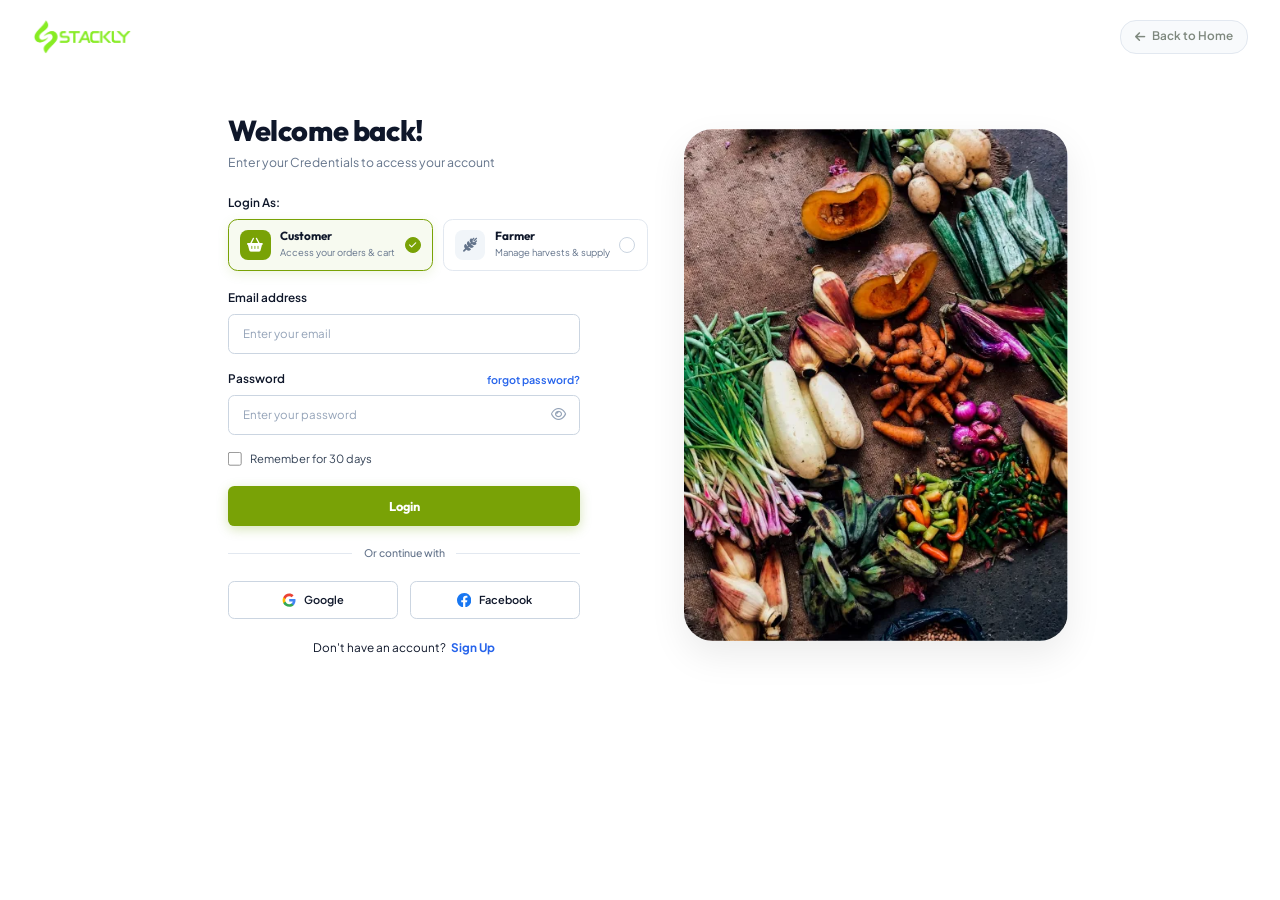
==== login.html @ d99951fa "Add files via upload" ====
<!DOCTYPE html>
<html lang="en">
<head>
  <meta charset="UTF-8">
  <meta name="viewport" content="width=device-width, initial-scale=1.0">
  <meta name="description" content="Sign in to your Stackly Organic Food account to manage orders, review subscriptions, and access farm-fresh deals.">
  <meta name="theme-color" content="#70a300">
  <title>Login - Stackly Organic Food & Restaurant</title>

<link rel="shortcut icon" href="./assets/top-logo.webp" type="image/x-icon">

<link rel="preconnect" href="https://fonts.googleapis.com">
  <link rel="preconnect" href="https://fonts.gstatic.com" crossorigin>
  <link href="https://fonts.googleapis.com/css2?family=Caveat:wght@600;700&family=Outfit:wght@400;500;600;700;800&family=Plus+Jakarta+Sans:wght@300;400;500;600;700;800&display=swap" rel="stylesheet">

<link rel="stylesheet" href="https://cdnjs.cloudflare.com/ajax/libs/font-awesome/6.5.1/css/all.min.css">

<link rel="stylesheet" href="style.css">
</head>
<body class="auth-page-body">

<div id="stackly-preloader" class="stackly-preloader">
    <div class="preloader-bg-glow"></div>
    <div class="preloader-floating-leaves">
      <i class="fa-solid fa-leaf leaf-1"></i>
      <i class="fa-solid fa-seedling leaf-2"></i>
      <i class="fa-solid fa-leaf leaf-3"></i>
      <i class="fa-solid fa-carrot leaf-4"></i>
      <i class="fa-solid fa-apple-whole leaf-5"></i>
    </div>
    <div class="preloader-content">
      <div class="preloader-icon-wrapper">
        <div class="preloader-orbit-ring ring-outer"></div>
        <div class="preloader-orbit-ring ring-inner"></div>
        <div class="preloader-logo-box">
          <img src="./assets/logo.webp" alt="Stackly Organic Food" class="preloader-logo">
        </div>
        <div class="preloader-sprout-pulse" title="100% Organic">
          <i class="fa-solid fa-leaf"></i>
        </div>
      </div>
      <div class="preloader-brand-title">
        <span class="brand-name">Stackly</span>
        <span class="brand-tag">100% FRESH & ORGANIC</span>
      </div>
      <div class="preloader-progress-container">
        <div class="preloader-progress-bar">
          <div class="preloader-progress-fill" id="preloaderProgressFill"></div>
        </div>
        <div class="preloader-status-row">
          <span class="preloader-status-text" id="preloaderStatusText">Harvesting fresh goodness...</span>
          <span class="preloader-percent" id="preloaderPercent">0%</span>
        </div>
      </div>
    </div>
  </div>

<header class="auth-top-header">
    <a href="index.html" class="auth-header-logo" aria-label="Stackly Home">
      <img src="./assets/logo.webp" alt="Stackly Organic Food">
    </a>
    <a href="index.html" class="auth-back-link">
      <i class="fa-solid fa-arrow-left"></i>
      <span>Back to Home</span>
    </a>
  </header>

<main class="auth-main-wrapper">
    <div class="auth-split-grid">

<section class="auth-form-column">

<h1 class="auth-heading">Welcome back!</h1>
        <p class="auth-subheading">Enter your Credentials to access your account</p>

<form class="auth-form" id="loginForm" novalidate>

<div class="auth-role-group">
            <label class="auth-label">Login As:</label>
            <div class="auth-role-selector" id="loginRoleSelector">
              <label class="role-option active" data-role="customer">
                <input type="radio" name="loginRole" value="customer" checked>
                <div class="role-option-inner">
                  <div class="role-icon">
                    <i class="fa-solid fa-basket-shopping"></i>
                  </div>
                  <div class="role-meta">
                    <span class="role-title">Customer</span>
                    <span class="role-subtitle">Access your orders & cart</span>
                  </div>
                  <div class="role-check-indicator">
                    <i class="fa-solid fa-check"></i>
                  </div>
                </div>
              </label>

<label class="role-option" data-role="farmer">
                <input type="radio" name="loginRole" value="farmer">
                <div class="role-option-inner">
                  <div class="role-icon">
                    <i class="fa-solid fa-wheat-awn"></i>
                  </div>
                  <div class="role-meta">
                    <span class="role-title">Farmer</span>
                    <span class="role-subtitle">Manage harvests & supply</span>
                  </div>
                  <div class="role-check-indicator">
                    <i class="fa-solid fa-check"></i>
                  </div>
                </div>
              </label>
            </div>
          </div>

<div class="auth-form-group">
            <label for="loginEmail" class="auth-label">Email address</label>
            <div class="auth-input-wrapper">
              <input 
                type="email" 
                id="loginEmail" 
                name="email" 
                class="auth-input" 
                placeholder="Enter your email" 
                required 
                autocomplete="email"
              >
            </div>
          </div>

<div class="auth-form-group">
            <div class="auth-label-row">
              <label for="loginPassword" class="auth-label">Password</label>
              <a href="404.html" class="auth-forgot-link">forgot password?</a>
            </div>
            <div class="auth-input-wrapper has-toggle">
              <input 
                type="password" 
                id="loginPassword" 
                name="password" 
                class="auth-input" 
                placeholder="Enter your password" 
                required 
                autocomplete="current-password"
              >
              <button type="button" class="auth-pwd-toggle" id="loginPwdToggle" aria-label="Toggle password visibility">
                <i class="fa-regular fa-eye" id="loginPwdIcon"></i>
              </button>
            </div>
          </div>

<div class="auth-checkbox-row">
            <input type="checkbox" id="remember30Days" name="remember">
            <label for="remember30Days" class="auth-checkbox-label">Remember for 30 days</label>
          </div>

<button type="submit" class="btn-auth-submit" id="loginSubmitBtn">
            <span>Login</span>
          </button>

<div class="auth-divider">
            <span>Or continue with</span>
          </div>

<div class="auth-social-row">

<a href="404.html" class="btn-social-auth" id="googleLoginBtn" aria-label="Sign in with Google">
              <svg viewBox="0 0 24 24" width="18" height="18">
                <path fill="#4285F4" d="M22.56 12.25c0-.78-.07-1.53-.2-2.25H12v4.26h5.92c-.26 1.37-1.04 2.53-2.21 3.31v2.77h3.57c2.08-1.92 3.28-4.74 3.28-8.09z"/>
                <path fill="#34A853" d="M12 23c2.97 0 5.46-.98 7.28-2.66l-3.57-2.77c-.98.66-2.23 1.06-3.71 1.06-2.86 0-5.29-1.93-6.16-4.53H2.18v2.84C3.99 20.53 7.7 23 12 23z"/>
                <path fill="#FBBC05" d="M5.84 14.09c-.22-.66-.35-1.36-.35-2.09s.13-1.43.35-2.09V7.06H2.18C1.43 8.55 1 10.22 1 12s.43 3.45 1.18 4.94l2.85-2.22.81-.63z"/>
                <path fill="#EA4335" d="M12 5.38c1.62 0 3.06.56 4.21 1.64l3.15-3.15C17.45 2.09 14.97 1 12 1 7.7 1 3.99 3.47 2.18 7.06l3.66 2.84c.87-2.6 3.3-4.52 6.16-4.52z"/>
              </svg>
              <span>Google</span>
            </a>

<a href="404.html" class="btn-social-auth" id="facebookLoginBtn" aria-label="Sign in with Facebook">
              <svg viewBox="0 0 24 24" width="18" height="18" fill="#1877F2">
                <path d="M24 12.073c0-6.627-5.373-12-12-12s-12 5.373-12 12c0 5.99 4.388 10.954 10.125 11.854v-8.385H7.078v-3.47h3.047V9.43c0-3.007 1.792-4.669 4.533-4.669 1.312 0 2.686.235 2.686.235v2.953H15.83c-1.491 0-1.956.925-1.956 1.874v2.25h3.328l-.532 3.47h-2.796v8.385C19.612 23.027 24 18.062 24 12.073z"/>
              </svg>
              <span>Facebook</span>
            </a>

</div>

<p class="auth-switch-text">
            Don't have an account? <a href="signup.html" class="auth-switch-link">Sign Up</a>
          </p>

</form>

</section>

<aside class="auth-image-column" aria-label="Organic harvest display">
        <div class="auth-image-card">
          <img src="./assets/auth-login-bg.webp" alt="Freshly harvested organic vegetables on burlap" class="auth-feature-img">
        </div>
      </aside>

</div>
  </main>

<div class="auth-success-toast" id="loginSuccessToast">
    <div class="toast-icon"><i class="fa-solid fa-check"></i></div>
    <span id="loginToastMsg">Login successful! Redirecting to Dashboard...</span>
    <div class="toast-spinner"></div>
  </div>

<div class="toast-container" id="toastContainer"></div>

<script src="script.js"></script>
  <script>

const roleOptions = document.querySelectorAll('#loginRoleSelector .role-option');
    roleOptions.forEach(opt => {
      opt.addEventListener('click', () => {
        roleOptions.forEach(o => o.classList.remove('active'));
        opt.classList.add('active');
        const radio = opt.querySelector('input[type="radio"]');
        if (radio) radio.checked = true;
      });
    });

const loginPwdToggle = document.getElementById('loginPwdToggle');
    const loginPassword = document.getElementById('loginPassword');
    const loginPwdIcon = document.getElementById('loginPwdIcon');
    if (loginPwdToggle && loginPassword) {
      loginPwdToggle.addEventListener('click', (e) => {
        e.preventDefault();
        const isPassword = loginPassword.type === 'password';
        loginPassword.type = isPassword ? 'text' : 'password';
        if (loginPwdIcon) {
          loginPwdIcon.classList.toggle('fa-eye', !isPassword);
          loginPwdIcon.classList.toggle('fa-eye-slash', isPassword);
        }
      });
    }

let loginRedirectTimer = null;
    const loginFormEl = document.getElementById('loginForm');
    if (window.OrganicValidation && loginFormEl) {
      window.OrganicValidation.setupFormValidation(loginFormEl, {
        onValidSubmit: (form) => {
          const submitBtn = document.getElementById('loginSubmitBtn');
          if (submitBtn) {
            submitBtn.disabled = true;
            submitBtn.innerHTML = '<i class="fa-solid fa-circle-notch fa-spin"></i> <span>Signing in...</span>';
          }

const selectedRole = document.querySelector('input[name="loginRole"]:checked')?.value || 'customer';
          const targetUrl = selectedRole === 'farmer' ? 'farmer-dashboard.html' : 'customer-dashboard.html';
          const roleName = selectedRole === 'farmer' ? 'Farmer Portal' : 'Customer Dashboard';

const emailInput = document.getElementById('loginEmail');
          const emailVal = emailInput ? emailInput.value.trim() : '';
          if (emailVal) {
            localStorage.setItem('organic_user_email', emailVal);
            const username = emailVal.split('@')[0];
            localStorage.setItem('organic_user_name', username);
          }

const toast = document.getElementById('loginSuccessToast');
          const toastMsg = document.getElementById('loginToastMsg');
          if (toastMsg) {
            toastMsg.textContent = `Login successful! Redirecting to ${roleName}...`;
          }
          if (toast) {
            toast.classList.add('show');
          }

loginRedirectTimer = setTimeout(() => {
            window.location.href = targetUrl;
          }, 1200);
        }
      });
    }

function resetLoginFormState() {
      if (loginRedirectTimer) {
        clearTimeout(loginRedirectTimer);
        loginRedirectTimer = null;
      }
      const submitBtn = document.getElementById('loginSubmitBtn');
      if (submitBtn) {
        submitBtn.disabled = false;
        submitBtn.innerHTML = '<span>Login</span>';
      }
      const toast = document.getElementById('loginSuccessToast');
      if (toast) {
        toast.classList.remove('show');
      }
    }

window.addEventListener('pageshow', resetLoginFormState);
    window.addEventListener('pagehide', resetLoginFormState);
  </script>
</body>
</html>
---- style.css ----
:root {

--color-primary: #79A206;
  --color-primary-dark: #638503;
  --color-primary-light: #EBF3D3;
  --color-primary-glow: rgba(121, 162, 6, 0.32);

--color-dark: #193820;
  --color-dark-surface: #122B18;
  --color-darkest: #0E2012;

--color-bg-body: #FFFFFF;
  --color-bg-cream: #F6F4EE;
  --color-bg-cream-alt: #FAF8F2;
  --color-bg-card: #FFFFFF;
  --color-bg-card-img: #FAF8F5;

--color-text-title: #193820;
  --color-text-body: #555E54;
  --color-text-muted: #7E887E;
  --color-text-light: #A3ACA2;

--color-star: #FFB800;
  --color-sale: #E53E3E;
  --color-hot: #DD6B20;
  --color-organic: #79A206;
  --color-fresh: #319795;
  --color-border: #E8E5DC;
  --color-border-light: #F0EDE4;

--font-heading: 'Outfit', 'Plus Jakarta Sans', sans-serif;
  --font-body: 'Plus Jakarta Sans', sans-serif;

--shadow-xs: 0 1px 3px rgba(0, 0, 0, 0.05);
  --shadow-sm: 0 4px 12px rgba(25, 56, 32, 0.06);
  --shadow-md: 0 8px 24px rgba(25, 56, 32, 0.09);
  --shadow-lg: 0 16px 40px rgba(25, 56, 32, 0.12);
  --shadow-green: 0 8px 25px rgba(121, 162, 6, 0.35);

--radius-xs: 4px;
  --radius-sm: 8px;
  --radius-md: 14px;
  --radius-lg: 20px;
  --radius-pill: 9999px;

--container-max-width: 1260px;
  --container-gutter: 24px;
  --transition-fast: 0.2s cubic-bezier(0.25, 0.8, 0.25, 1);
  --transition-normal: 0.3s cubic-bezier(0.25, 0.8, 0.25, 1);
  --transition-smooth: 0.5s cubic-bezier(0.16, 1, 0.3, 1);
  --carousel-gap: 24px;

--inner-hero-height: 420px;
  --inner-hero-height-mobile: 320px;
  --hero-banner-height: var(--inner-hero-height);
  --hero-banner-height-mobile: var(--inner-hero-height-mobile);
}

*, *::before, *::after {
  box-sizing: border-box;
  margin: 0;
  padding: 0;
}

html {
  font-size: 16px;
  scroll-behavior: smooth;
  -webkit-font-smoothing: antialiased;
  -moz-osx-font-smoothing: grayscale;
  overflow-x: hidden;
  max-width: 100%;
}

body {
  font-family: var(--font-body);
  color: var(--color-text-body);
  background-color: var(--color-bg-body);
  line-height: 1.6;
  overflow-x: hidden;
  max-width: 100%;
  zoom: 0.8;
}

html.filter-drawer-open,
body.filter-drawer-open {
  overflow: hidden !important;
  height: 100% !important;
  touch-action: none;
}

img {
  max-width: 100%;
  height: auto;
  display: block;
}

a {
  text-decoration: none;
  color: inherit;
  transition: var(--transition-normal);
}

ul {
  list-style: none;
}

button, input {
  font-family: inherit;
  border: none;
  outline: none;
  background: none;
}

button {
  cursor: pointer;
}

h1, h2, h3, h4, h5, h6 {
  font-family: var(--font-heading);
  color: var(--color-text-title);
  line-height: 1.25;
  font-weight: 700;
}

.container {
  width: 100%;
  max-width: var(--container-max-width);
  margin-left: auto;
  margin-right: auto;
  padding-left: var(--container-gutter);
  padding-right: var(--container-gutter);
}

.section-padding {
  padding-top: 90px;
  padding-bottom: 90px;
}

.bg-cream {
  background-color: var(--color-bg-cream);
}

.text-center {
  text-align: center;
}

.w-100 {
  width: 100%;
}

.mb-3 {
  margin-bottom: 1rem;
}

.section-title-wrap {
  margin-bottom: 48px;
}

.section-subtitle {
  display: inline-flex;
  align-items: center;
  gap: 10px;
  font-family: var(--font-heading);
  font-size: 0.95rem;
  font-weight: 700;
  color: var(--color-primary);
  text-transform: uppercase;
  letter-spacing: 2px;
  margin-bottom: 8px;
}

.sub-dash {
  display: inline-block;
  width: 24px;
  height: 2px;
  background-color: var(--color-primary);
  border-radius: var(--radius-pill);
}

.section-heading {
  font-size: 2.6rem;
  font-weight: 800;
  color: var(--color-dark);
  letter-spacing: -0.5px;
}

.btn {
  display: inline-flex;
  align-items: center;
  justify-content: center;
  gap: 10px;
  padding: 13px 28px;
  font-family: var(--font-heading);
  font-size: 0.95rem;
  font-weight: 700;
  border-radius: var(--radius-pill);
  transition: var(--transition-normal);
  cursor: pointer;
  text-align: center;
  position: relative;
  overflow: hidden;
  z-index: 1;
}

.btn-primary {
  background-color: var(--color-primary);
  color: #FFFFFF;
  box-shadow: 0 6px 18px var(--color-primary-glow);
}

.btn-primary:hover {
  background-color: var(--color-primary-dark);
  box-shadow: var(--shadow-green);
  transform: translateY(-2px);
  color: #FFFFFF;
}

.btn-primary:active {
  transform: translateY(0);
}

.btn-secondary {
  background-color: var(--color-primary-light);
  color: var(--color-dark);
  font-weight: 700;
}

.btn-secondary:hover {
  background-color: var(--color-primary);
  color: #FFFFFF;
}

.btn-dark {
  background-color: var(--color-dark);
  color: #FFFFFF;
}

.btn-dark:hover {
  background-color: var(--color-darkest);
  box-shadow: var(--shadow-md);
  transform: translateY(-2px);
}

.btn-outline {
  background-color: transparent;
  color: var(--color-dark);
  border: 2px solid var(--color-border);
}

.btn-outline:hover {
  border-color: var(--color-primary);
  background-color: var(--color-primary);
  color: #FFFFFF;
  transform: translateY(-2px);
}

.btn-lg {
  padding: 15px 34px;
  font-size: 1.05rem;
}

.badge-pill {
  display: inline-flex;
  align-items: center;
  gap: 8px;
  padding: 6px 16px;
  border-radius: var(--radius-pill);
  font-size: 0.85rem;
  font-weight: 700;
  background-color: var(--color-primary-light);
  color: var(--color-primary-dark);
}

.header-area,
.header-inner,
.site-header {
  position: relative;
  z-index: 1000;
  width: 100%;
}

.top-bar {
  font-family: var(--font-body);
  background-color: var(--color-dark);
  color: #D2DCD4;
  font-size: 0.82rem;
  line-height: 1.5;
  padding: 9px 0;
  border-bottom: 1px solid rgba(255, 255, 255, 0.08);
}

.top-bar-container {
  display: flex;
  justify-content: space-between;
  align-items: center;
}

.top-bar-left, .top-bar-right {
  display: flex;
  align-items: center;
  gap: 14px;
}

.top-info i, .top-link i, .top-currency i {
  color: var(--color-primary);
  margin-right: 4px;
}

.top-divider {
  color: rgba(255, 255, 255, 0.2);
}

.top-link:hover {
  color: #FFFFFF;
}

.navbar {
  position: absolute;
  top: 100%;
  left: 0;
  right: 0;
  width: 100%;
  background-color: transparent;
  padding: 18px 0;
  border-bottom: none;
  transition: background-color 0.35s ease, padding 0.35s ease, box-shadow 0.35s ease;
  z-index: 100;
}

.header-plain .navbar:not(.sticky) {
  position: relative;
  top: 0;
  background-color: #FFFFFF;
  box-shadow: 0 2px 10px rgba(0, 0, 0, 0.04);
}

.header-inner .navbar:not(.sticky) {
  position: absolute;
  top: 100%;
  left: 0;
  right: 0;
  width: 100%;
  background-color: transparent;
  padding: 18px 0;
  border-bottom: none;
  box-shadow: none;
}

.header-inner .navbar:not(.sticky) .nav-link {
  color: #FFFFFF;
}

.header-inner .navbar:not(.sticky) .nav-link:hover {
  color: var(--color-primary);
  background-color: rgba(255, 255, 255, 0.15);
}

.header-inner .navbar:not(.sticky) .nav-link.active {
  color: var(--color-primary);
}

.header-inner .navbar:not(.sticky) .nav-link.active::after {
  background-color: var(--color-primary);
}

.header-inner .navbar:not(.sticky) .action-btn {
  background-color: rgba(255, 255, 255, 0.15);
  border: 1.5px solid rgba(255, 255, 255, 0.35);
  color: #FFFFFF;
  backdrop-filter: blur(8px);
  -webkit-backdrop-filter: blur(8px);
}

.header-inner .navbar:not(.sticky) .action-btn:hover {
  background-color: var(--color-primary);
  border-color: var(--color-primary);
  color: #FFFFFF;
}

.header-inner .navbar:not(.sticky) .hamburger-btn {
  background-color: rgba(255, 255, 255, 0.18);
  border: 1px solid rgba(255, 255, 255, 0.3);
}

.header-inner .navbar:not(.sticky) .hamburger-btn span {
  background-color: #FFFFFF;
}

.navbar.sticky,
.header-inner .navbar.sticky {
  position: fixed !important;
  top: 0 !important;
  left: 0 !important;
  right: 0 !important;
  width: 100% !important;
  padding: 18px 0 !important;
  min-height: 86px !important;
  background-color: rgba(255, 255, 255, 0.98) !important;
  backdrop-filter: blur(14px) !important;
  -webkit-backdrop-filter: blur(14px) !important;
  box-shadow: 0 4px 20px rgba(0, 0, 0, 0.08) !important;
  border-bottom: none !important;
  z-index: 1000 !important;
  transform: translateY(0) !important;
  animation: navSlideDown 0.35s ease forwards;
}

@keyframes navSlideDown {
  from {
    transform: translateY(-100%);
  }
  to {
    transform: translateY(0);
  }
}

.navbar.sticky .brand-logo,
.header-inner .navbar.sticky .brand-logo {
  height: 50px !important;
}

.navbar.sticky .nav-link,
.header-inner .navbar.sticky .nav-link {
  color: var(--color-text-title) !important;
}

.navbar.sticky .nav-link:hover,
.header-inner .navbar.sticky .nav-link:hover {
  color: var(--color-primary) !important;
  background-color: var(--color-primary-light) !important;
}

.navbar.sticky .nav-link.active,
.header-inner .navbar.sticky .nav-link.active {
  color: var(--color-primary) !important;
}

.navbar.sticky .action-btn,
.header-inner .navbar.sticky .action-btn {
  background-color: rgba(255, 255, 255, 0.90) !important;
  border: 1.5px solid rgba(25, 56, 32, 0.20) !important;
  color: var(--color-dark) !important;
}

.navbar.sticky .action-btn:hover,
.header-inner .navbar.sticky .action-btn:hover {
  background-color: var(--color-primary) !important;
  border-color: var(--color-primary) !important;
  color: #FFFFFF !important;
}

.navbar.sticky .hamburger-btn,
.header-inner .navbar.sticky .hamburger-btn {
  background-color: var(--color-bg-cream) !important;
  border: none !important;
}

.navbar.sticky .hamburger-btn span,
.header-inner .navbar.sticky .hamburger-btn span {
  background-color: var(--color-dark) !important;
}

.nav-container {
  display: flex;
  justify-content: space-between;
  align-items: center;
}

.brand-logo {
  height: 52px;
  width: auto;
  object-fit: contain;
  transition: var(--transition-normal);
}

.navbar.sticky .brand-logo {
  height: 50px;
}

.nav-menu {
  display: flex;
  align-items: center;
  gap: 8px;
}

.nav-link {
  font-family: var(--font-heading);
  font-size: 1.05rem;
  font-weight: 600;
  color: var(--color-text-title);
  padding: 10px 18px;
  border-radius: var(--radius-pill);
  position: relative;
  transition: var(--transition-normal);
}

.nav-link:hover {
  color: var(--color-primary);
  background-color: var(--color-primary-light);
}

.nav-link.active {
  color: var(--color-primary);
  font-weight: 700;
}

.nav-link.active::after {
  content: '';
  position: absolute;
  bottom: 4px;
  left: 50%;
  transform: translateX(-50%);
  width: 18px;
  height: 3px;
  background-color: var(--color-primary);
  border-radius: var(--radius-pill);
}

.nav-actions {
  display: flex;
  align-items: center;
  gap: 14px;
}

.action-btn {
  width: 44px;
  height: 44px;
  border-radius: 50%;
  background-color: rgba(255, 255, 255, 0.90);
  border: 1.5px solid rgba(25, 56, 32, 0.20);
  color: var(--color-dark);
  font-size: 1.05rem;
  display: flex;
  align-items: center;
  justify-content: center;
  position: relative;
  transition: var(--transition-normal);
  box-shadow: 0 2px 6px rgba(0, 0, 0, 0.04);
}

.action-btn:hover {
  background-color: var(--color-primary);
  border-color: var(--color-primary);
  color: #FFFFFF;
  transform: translateY(-2px);
  box-shadow: 0 4px 14px var(--color-primary-glow);
}

.badge-count {
  position: absolute;
  top: -4px;
  right: -4px;
  width: 20px;
  height: 20px;
  border-radius: 50%;
  background-color: var(--color-primary);
  color: #FFFFFF;
  font-size: 0.72rem;
  font-weight: 700;
  display: flex;
  align-items: center;
  justify-content: center;
  border: 2px solid #FFFFFF;
  transition: transform 0.2s ease;
}

.badge-count.badge-bounce {
  animation: badgePop 0.35s ease-out;
}

@keyframes badgePop {
  0% { transform: scale(1); }
  50% { transform: scale(1.35); }
  100% { transform: scale(1); }
}

.nav-login-btn {
  padding: 10px 24px;
  font-size: 0.95rem;
  font-weight: 700;
  border-radius: var(--radius-pill);
  letter-spacing: 0.3px;
  display: inline-flex;
  align-items: center;
  justify-content: center;
  margin-left: 20px;
  margin-right: -10px;
}

.hamburger-btn {
  display: none;
  flex-direction: column;
  justify-content: center;
  gap: 5px;
  width: 44px;
  height: 44px;
  background-color: var(--color-bg-cream);
  border-radius: var(--radius-sm);
  padding: 10px;
}

.hamburger-btn span {
  display: block;
  width: 100%;
  height: 2.5px;
  background-color: var(--color-dark);
  border-radius: 2px;
  transition: var(--transition-normal);
}

.page-banner,
.gallery-page-banner,
.news-page-banner,
.contact-page-banner {
  position: relative;
  height: var(--inner-hero-height, 420px);
  min-height: var(--inner-hero-height, 420px);
  background-color: var(--color-dark);
  background-position: center;
  background-size: cover;
  background-repeat: no-repeat;
  display: flex;
  align-items: center;
  overflow: hidden;
  padding: 130px 0 50px;
  margin-top: 0 !important;
}

.page-banner .page-banner-overlay,
.gallery-page-banner .page-banner-overlay,
.news-page-banner .page-banner-overlay,
.contact-page-banner .page-banner-overlay {
  position: absolute;
  inset: 0;
  background: linear-gradient(135deg, rgba(14, 32, 18, 0.90) 0%, rgba(14, 32, 18, 0.75) 100%);
  z-index: 1;
}

.page-banner .page-banner-container,
.gallery-page-banner .page-banner-container,
.news-page-banner .page-banner-container,
.contact-page-banner .page-banner-container {
  position: relative;
  z-index: 2;
  display: flex;
  flex-direction: column;
  align-items: flex-start;
  justify-content: center;
  width: 100%;
}

.page-banner-content {
  display: flex;
  flex-direction: column;
  align-items: flex-start;
  text-align: left;
  max-width: 720px;
}

.page-banner .page-banner-tag,
.gallery-page-banner .page-banner-tag,
.news-page-banner .page-banner-tag,
.contact-page-banner .page-banner-tag {
  display: inline-block;
  font-size: 0.85rem;
  font-weight: 700;
  text-transform: uppercase;
  letter-spacing: 1.5px;
  color: var(--color-primary);
  margin-bottom: 8px;
  line-height: 1.2;
}

.page-banner .page-banner-title,
.gallery-page-banner .page-banner-title,
.news-page-banner .page-banner-title,
.contact-page-banner .page-banner-title {
  font-size: 3.2rem;
  font-weight: 800;
  color: #FFFFFF;
  line-height: 1.15;
  margin: 0 0 12px 0;
  padding: 0;
}

.page-banner .page-breadcrumb,
.gallery-page-banner .page-breadcrumb,
.news-page-banner .page-breadcrumb,
.contact-page-banner .page-breadcrumb {
  display: inline-flex;
  align-items: center;
  gap: 10px;
  font-size: 0.95rem;
  font-weight: 600;
  color: rgba(255, 255, 255, 0.75);
  margin: 0;
  padding: 0;
  background: transparent;
  border: none;
  border-radius: 0;
}

.page-banner .page-breadcrumb a,
.gallery-page-banner .page-breadcrumb a,
.news-page-banner .page-breadcrumb a,
.contact-page-banner .page-breadcrumb a {
  color: #FFFFFF;
  transition: var(--transition-fast);
  text-decoration: none;
}

.page-banner .page-breadcrumb a:hover,
.gallery-page-banner .page-breadcrumb a:hover,
.news-page-banner .page-breadcrumb a:hover,
.contact-page-banner .page-breadcrumb a:hover {
  color: var(--color-primary);
}

.page-banner .page-breadcrumb span.divider,
.gallery-page-banner .page-breadcrumb span.divider,
.news-page-banner .page-breadcrumb span.divider,
.contact-page-banner .page-breadcrumb span.divider,
.contact-page-banner .page-breadcrumb .divider {
  color: var(--color-primary);
  font-weight: 600;
}

.page-banner .page-breadcrumb span.current,
.gallery-page-banner .page-breadcrumb span.current,
.news-page-banner .page-breadcrumb span.current,
.contact-page-banner .page-breadcrumb span.current,
.contact-page-banner .page-breadcrumb .current {
  color: var(--color-primary);
  font-weight: 600;
}

@media (max-width: 768px) {
  .page-banner,
  .gallery-page-banner,
  .news-page-banner,
  .contact-page-banner {
    height: var(--inner-hero-height-mobile, 320px);
    min-height: var(--inner-hero-height-mobile, 320px);
    padding: 105px 0 35px;
  }

.page-banner-content {
    max-width: 100%;
  }

.page-banner .page-banner-tag,
  .gallery-page-banner .page-banner-tag,
  .news-page-banner .page-banner-tag,
  .contact-page-banner .page-banner-tag {
    font-size: 0.8rem;
    margin-bottom: 6px;
  }

.page-banner .page-banner-title,
  .gallery-page-banner .page-banner-title,
  .news-page-banner .page-banner-title,
  .contact-page-banner .page-banner-title {
    font-size: 2.2rem;
    line-height: 1.2;
    margin: 0 0 10px 0;
  }

.page-banner .page-breadcrumb,
  .gallery-page-banner .page-breadcrumb,
  .news-page-banner .page-breadcrumb,
  .contact-page-banner .page-breadcrumb {
    font-size: 0.88rem;
    gap: 8px;
  }
}

@media (max-width: 480px) {
  .page-banner,
  .gallery-page-banner,
  .news-page-banner,
  .contact-page-banner {
    height: var(--inner-hero-height-mobile, 300px);
    min-height: var(--inner-hero-height-mobile, 300px);
    padding: 95px 0 30px;
  }

.page-banner .page-banner-title,
  .gallery-page-banner .page-banner-title,
  .news-page-banner .page-banner-title,
  .contact-page-banner .page-banner-title {
    font-size: 1.85rem;
    margin: 0 0 8px 0;
  }

.page-banner .page-breadcrumb,
  .gallery-page-banner .page-breadcrumb,
  .news-page-banner .page-breadcrumb,
  .contact-page-banner .page-breadcrumb {
    font-size: 0.82rem;
    gap: 6px;
  }
}

.mobile-drawer-overlay {
  position: fixed;
  inset: 0;
  background: rgba(0, 0, 0, 0.6);
  backdrop-filter: blur(4px);
  opacity: 0;
  visibility: hidden;
  z-index: 1999;
  transition: var(--transition-normal);
}

.mobile-drawer-overlay.active {
  opacity: 1;
  visibility: visible;
}

.mobile-drawer {
  position: fixed;
  top: 0;
  left: 0;
  right: 0;
  bottom: 0;
  width: 100%;
  height: 125vh;
  height: 125dvh;
  min-height: 125vh;
  max-width: 100%;
  background: #FFFFFF;
  z-index: 2000;
  transform: translateX(100%);
  transition: transform 0.35s cubic-bezier(0.16, 1, 0.3, 1);
  display: flex;
  flex-direction: column;
  padding: 24px 20px;
  box-shadow: none;
  overflow-y: auto;
  -webkit-overflow-scrolling: touch;
  scrollbar-width: none;
  -ms-overflow-style: none;
}

.mobile-drawer::-webkit-scrollbar {
  display: none;
}

.mobile-drawer.active {
  transform: translateX(0);
}

@media (min-width: 993px) {
  .hamburger-btn {
    display: none !important;
  }

.mobile-drawer,
  .mobile-drawer.active {
    display: none !important;
    transform: translateX(100%) !important;
    visibility: hidden !important;
    pointer-events: none !important;
  }

.mobile-drawer-overlay,
  .mobile-drawer-overlay.active {
    display: none !important;
    opacity: 0 !important;
    visibility: hidden !important;
    pointer-events: none !important;
  }
}

.drawer-header {
  display: flex;
  justify-content: space-between;
  align-items: center;
  padding-bottom: 20px;
  border-bottom: 1px solid var(--color-border-light);
  flex-shrink: 0;
}

.drawer-logo {
  height: 42px;
}

.drawer-close-btn {
  width: 42px;
  height: 42px;
  display: flex;
  align-items: center;
  justify-content: center;
  font-size: 2rem;
  color: var(--color-text-muted);
  line-height: 1;
  background: var(--color-bg-light);
  border-radius: 50%;
  cursor: pointer;
  transition: var(--transition-fast);
}

.drawer-close-btn:hover {
  color: var(--color-primary);
  background: var(--color-primary-light);
}

.mobile-menu-links {
  margin-top: 24px;
  display: flex;
  flex-direction: column;
  gap: 10px;
  flex-grow: 1;
}

.mobile-menu-links a {
  display: flex;
  align-items: center;
  justify-content: space-between;
  font-family: var(--font-heading);
  font-size: 1.25rem;
  font-weight: 700;
  padding: 12px 18px;
  border-radius: var(--radius-sm);
  color: var(--color-text-title);
  transition: var(--transition-fast);
}

.mobile-menu-links a.active, .mobile-menu-links a:hover {
  background-color: var(--color-primary-light);
  color: var(--color-primary);
}

.drawer-footer {
  margin-top: auto;
  padding-top: 24px;
  border-top: 1px solid var(--color-border-light);
  flex-shrink: 0;
}

.drawer-contact-info p {
  font-size: 0.88rem;
  margin-bottom: 6px;
  color: var(--color-text-muted);
}

.drawer-contact-info i {
  color: var(--color-primary);
  width: 20px;
}

.search-modal {
  position: fixed;
  inset: 0;
  background: rgba(14, 32, 18, 0.85);
  backdrop-filter: blur(8px);
  z-index: 2100;
  display: flex;
  align-items: center;
  justify-content: center;
  padding: 20px;
  opacity: 0;
  visibility: hidden;
  transition: var(--transition-normal);
}

.search-modal.active {
  opacity: 1;
  visibility: visible;
}

.search-modal-content {
  width: 100%;
  max-width: 650px;
  background: #FFFFFF;
  border-radius: var(--radius-lg);
  padding: 30px;
  box-shadow: var(--shadow-lg);
  transform: translateY(-20px);
  transition: var(--transition-smooth);
}

.search-modal.active .search-modal-content {
  transform: translateY(0);
}

.search-input-wrap {
  display: flex;
  align-items: center;
  gap: 15px;
  border-bottom: 2px solid var(--color-primary);
  padding-bottom: 12px;
}

.search-input-wrap .search-icon {
  font-size: 1.3rem;
  color: var(--color-primary);
}

.search-input-wrap input {
  flex: 1;
  font-size: 1.15rem;
  color: var(--color-text-title);
}

.search-close-btn {
  font-size: 1.8rem;
  color: var(--color-text-muted);
  line-height: 1;
}

.search-suggestions {
  margin-top: 18px;
  display: flex;
  flex-wrap: wrap;
  align-items: center;
  gap: 10px;
}

.suggestion-label {
  font-size: 0.85rem;
  color: var(--color-text-muted);
  font-weight: 600;
}

.suggestion-tag {
  font-size: 0.82rem;
  background: var(--color-bg-cream);
  padding: 5px 12px;
  border-radius: var(--radius-pill);
  cursor: pointer;
  transition: var(--transition-fast);
}

.suggestion-tag:hover {
  background: var(--color-primary);
  color: #FFFFFF;
}

.cart-drawer {
  position: fixed;
  top: 0;
  right: 0;
  bottom: 0;
  width: 400px;
  max-width: 90vw;
  background: #FFFFFF;
  z-index: 2050;
  transform: translateX(100%);
  transition: var(--transition-smooth);
  display: flex;
  flex-direction: column;
  box-shadow: var(--shadow-lg);
}

.cart-drawer.active {
  transform: translateX(0);
}

.cart-drawer-header {
  display: flex;
  justify-content: space-between;
  align-items: center;
  padding: 22px 24px;
  border-bottom: 1px solid var(--color-border-light);
}

.cart-drawer-header h3 {
  font-size: 1.25rem;
  color: var(--color-dark);
}

.cart-close-btn {
  font-size: 1.8rem;
  color: var(--color-text-muted);
  line-height: 1;
}

.cart-close-btn:hover {
  color: var(--color-sale);
}

.cart-shipping-notice {
  padding: 14px 24px;
  background-color: var(--color-bg-cream);
  border-bottom: 1px solid var(--color-border);
}

.shipping-text {
  font-size: 0.82rem;
  color: var(--color-dark);
  display: flex;
  align-items: center;
  gap: 8px;
  margin-bottom: 8px;
}

.shipping-text i {
  color: var(--color-primary);
}

.shipping-progress-track {
  width: 100%;
  height: 6px;
  background: #E2DFD6;
  border-radius: var(--radius-pill);
  overflow: hidden;
}

.shipping-progress-fill {
  height: 100%;
  background: var(--color-primary);
  border-radius: var(--radius-pill);
  transition: width 0.4s ease;
}

.cart-items-container {
  flex: 1;
  overflow-y: auto;
  padding: 20px 24px;
  display: flex;
  flex-direction: column;
  gap: 16px;
}

.cart-item {
  display: flex;
  align-items: center;
  gap: 14px;
  padding-bottom: 16px;
  border-bottom: 1px solid var(--color-border-light);
}

.cart-item-img {
  width: 65px;
  height: 65px;
  object-fit: contain;
  background: var(--color-bg-card-img);
  border-radius: var(--radius-sm);
  padding: 5px;
}

.cart-item-img[src$=".jpg"],
.cart-item-img[src$=".jpeg"],
.cart-item-img[src$=".webp"] {
  padding: 0;
  object-fit: cover;
}

.cart-item-details {
  flex: 1;
}

.cart-item-title {
  font-size: 0.95rem;
  font-weight: 700;
  color: var(--color-dark);
  margin-bottom: 2px;
}

.cart-item-price {
  font-size: 0.9rem;
  font-weight: 700;
  color: var(--color-primary);
  display: block;
  margin-bottom: 6px;
}

.cart-qty-ctrl {
  display: inline-flex;
  align-items: center;
  border: 1px solid var(--color-border);
  border-radius: var(--radius-pill);
  padding: 2px 6px;
}

.qty-btn {
  width: 22px;
  height: 22px;
  display: flex;
  align-items: center;
  justify-content: center;
  font-weight: 700;
  color: var(--color-dark);
  cursor: pointer;
}

.qty-btn:hover {
  color: var(--color-primary);
}

.qty-val {
  padding: 0 8px;
  font-size: 0.85rem;
  font-weight: 600;
}

.cart-item-remove {
  color: var(--color-text-light);
  font-size: 1rem;
  padding: 6px;
  transition: var(--transition-fast);
}

.cart-item-remove:hover {
  color: var(--color-sale);
  transform: scale(1.1);
}

.cart-drawer-footer {
  padding: 20px 24px;
  border-top: 1px solid var(--color-border-light);
  background-color: #FFFFFF;
}

.cart-subtotal-row {
  display: flex;
  justify-content: space-between;
  align-items: center;
  font-size: 1.1rem;
  font-weight: 700;
  color: var(--color-dark);
  margin-bottom: 16px;
}

.cart-subtotal-val {
  color: var(--color-primary);
  font-size: 1.25rem;
}

.cart-actions-row {
  display: flex;
  flex-direction: column;
  gap: 10px;
}

.hero-section {
  position: relative;
  background-color: #F4F3F0;
  overflow: hidden;
  height: 690px;
  width: 100%;
}

.hero-slider-wrapper {
  position: relative;
  width: 100%;
  height: 100%;
}

.hero-slide {
  position: absolute;
  inset: 0;
  width: 100%;
  height: 100%;
  opacity: 0;
  visibility: hidden;
  pointer-events: none;
  transition: opacity 1.3s cubic-bezier(0.4, 0, 0.2, 1), visibility 1.3s cubic-bezier(0.4, 0, 0.2, 1);
  display: flex;
  align-items: center;
  z-index: 1;
}

.hero-slide.active {
  opacity: 1;
  visibility: visible;
  pointer-events: auto;
  z-index: 2;
}

.hero-media-bg {
  position: absolute;
  inset: 0;
  width: 100%;
  height: 100%;
  overflow: hidden;
  z-index: 1;
  pointer-events: none;
}

.hero-media-bg::before {
  content: '';
  position: absolute;
  inset: 0;
  background: linear-gradient(
    180deg,
    rgba(244, 243, 240, 0.88) 0%,
    rgba(244, 243, 240, 0.65) 60px,
    rgba(244, 243, 240, 0.25) 120px,
    transparent 180px
  );
  z-index: 2;
  pointer-events: none;
}

.hero-media-bg::after {
  content: '';
  position: absolute;
  inset: 0;
  background: linear-gradient(
    90deg,
    rgba(244, 243, 240, 0.90) 0%,
    rgba(244, 243, 240, 0.65) 35%,
    rgba(244, 243, 240, 0.20) 55%,
    transparent 70%
  );
  z-index: 2;
  pointer-events: none;
}

.hero-bg-img {
  position: absolute;
  right: 0;
  top: 50%;
  width: 100%;
  height: 100%;
  object-fit: cover;
  object-position: right 30%;
  transform: translateY(-50%) scale(1.02);
  transform-origin: right center;
  transition: transform 2.2s cubic-bezier(0.2, 0.8, 0.2, 1), opacity 1.3s ease-in-out;
}

.hero-img-slide-1 {
  object-position: right 25%;
  transform: translateY(-50%) scale(1.04);
}

.hero-slide.active .hero-img-slide-1 {
  transform: translateY(-50%) scale(1.07);
}

.hero-img-slide-2 {
  object-position: right 45%;
  transform: translateY(-50%) scale(1.01);
}

.hero-slide.active .hero-img-slide-2 {
  transform: translateY(-50%) scale(1.04);
}

.hero-img-slide-3 {
  object-position: right 46%;
  transform: translateY(-50%) scale(1.01);
}

.hero-slide.active .hero-img-slide-3 {
  transform: translateY(-50%) scale(1.04);
}

.hero-container {
  display: flex;
  align-items: center;
  height: 100%;
  position: relative;
  max-width: 1480px;
  z-index: 3;
  padding: 95px 40px 24px;
}

.hero-content {
  max-width: 580px;
  z-index: 4;
  transform: translateY(16px);
  opacity: 0;
  transition: transform 1.1s cubic-bezier(0.16, 1, 0.3, 1) 0.15s, opacity 1.1s ease 0.15s;
}

.hero-slide.active .hero-content {
  transform: translateY(0);
  opacity: 1;
}

.hero-badge {
  display: inline-flex;
  align-items: center;
  gap: 8px;
  padding: 6px 14px;
  background: rgba(121, 162, 6, 0.12);
  color: var(--color-primary-dark);
  border-radius: var(--radius-pill);
  font-weight: 700;
  font-size: 0.9rem;
  margin-bottom: 20px;
}

.hero-badge i {
  color: var(--color-primary);
}

.hero-title {
  font-size: 3.8rem;
  font-weight: 800;
  color: var(--color-dark);
  line-height: 1.12;
  letter-spacing: -1px;
  margin-bottom: 22px;
}

.hero-desc {
  font-size: 1.08rem;
  color: var(--color-text-body);
  line-height: 1.7;
  margin-bottom: 34px;
  border-left: 2px solid #CBD5CD;
  padding-left: 16px;
}

.hero-btn-group {
  display: flex;
  align-items: center;
  gap: 16px;
  flex-wrap: wrap;
}

.hero-btn-group .btn {
  text-transform: uppercase;
  letter-spacing: 0.5px;
  font-weight: 700;
}

.carousel-dots-wrap {
  position: absolute;
  bottom: 24px;
  left: 50%;
  transform: translateX(-50%);
  display: flex;
  align-items: center;
  gap: 12px;
  z-index: 10;
}

.carousel-dot {
  width: 12px;
  height: 12px;
  border-radius: var(--radius-pill);
  background-color: rgba(25, 56, 32, 0.22);
  cursor: pointer;
  transition: all 0.35s cubic-bezier(0.25, 0.8, 0.25, 1);
  padding: 0;
}

.carousel-dot:hover {
  background-color: var(--color-primary);
}

.carousel-dot.active {
  width: 32px;
  background-color: var(--color-primary);
  box-shadow: 0 2px 8px var(--color-primary-glow);
}

.gallery-section {
  position: relative;
  overflow: hidden;
  max-width: 100%;
}

.gallery-carousel-wrap {
  position: relative;
  overflow: hidden;
  padding: 10px 0 20px;
  width: 100%;
  max-width: 100%;
}

.gallery-track {
  display: flex;
  gap: var(--carousel-gap, 24px);
  width: max-content;
}

.gallery-track .marquee-group {
  display: flex;
  gap: var(--carousel-gap, 24px);
  flex-shrink: 0;
  will-change: transform;
  animation: scrollGalleryMarquee 30s linear infinite;
}

.gallery-carousel-wrap:hover .marquee-group {
  animation-play-state: paused;
}

@keyframes scrollGalleryMarquee {
  0% {
    transform: translateX(0);
  }
  100% {
    transform: translateX(calc(-100% - var(--carousel-gap, 24px)));
  }
}

.gallery-section .carousel-dots-wrap,
.testimonials-section .carousel-dots-wrap,
.products-section .carousel-dots-wrap {
  position: relative;
  bottom: auto;
  left: auto;
  transform: none;
  display: flex;
  justify-content: center;
  margin-top: 36px;
}

.gallery-card {
  flex: 0 0 290px;
  width: 290px;
  border-radius: var(--radius-md);
  overflow: hidden;
  box-shadow: var(--shadow-sm);
  background: #FFFFFF;
}

.gallery-img-box {
  position: relative;
  height: 270px;
  overflow: hidden;
}

.gallery-img-box img {
  width: 100%;
  height: 100%;
  object-fit: cover;
  transition: transform 0.6s ease;
}

.gallery-overlay {
  position: absolute;
  inset: 0;
  background: linear-gradient(to top, rgba(14, 32, 18, 0.85) 0%, rgba(14, 32, 18, 0.1) 60%, transparent 100%);
  display: flex;
  flex-direction: column;
  justify-content: flex-end;
  padding: 20px;
  opacity: 0;
  transform: translateY(10px);
  transition: all 0.4s ease;
}

.gallery-tag {
  font-size: 0.75rem;
  font-weight: 700;
  text-transform: uppercase;
  letter-spacing: 1px;
  color: var(--color-primary);
  margin-bottom: 4px;
}

.gallery-card-title {
  color: #FFFFFF;
  font-size: 1.15rem;
  font-weight: 700;
}

.gallery-zoom-btn {
  display: none !important;
}

.gallery-card:hover .gallery-img-box img {
  transform: scale(1.08);
}

.gallery-card:hover .gallery-overlay {
  opacity: 1;
  transform: translateY(0);
}

.category-tabs {
  display: inline-flex;
  align-items: center;
  gap: 8px;
  background-color: var(--color-bg-cream);
  padding: 6px;
  border-radius: var(--radius-pill);
  margin-top: 24px;
  flex-wrap: wrap;
  justify-content: center;
}

.filter-tab {
  padding: 10px 24px;
  border-radius: var(--radius-pill);
  font-family: var(--font-heading);
  font-size: 0.95rem;
  font-weight: 600;
  color: var(--color-text-title);
  transition: var(--transition-fast);
  cursor: pointer;
}

.filter-tab:hover {
  color: var(--color-primary);
}

.filter-tab.active {
  background-color: var(--color-primary);
  color: #FFFFFF;
  box-shadow: 0 4px 12px var(--color-primary-glow);
}

.products-grid {
  display: grid;
  grid-template-columns: repeat(4, 1fr);
  gap: 24px;
  margin-top: 40px;
}

.product-card {
  background: #FFFFFF;
  border: 1px solid var(--color-border-light);
  border-radius: var(--radius-md);
  padding: 18px;
  position: relative;
  transition: var(--transition-normal);
  display: flex;
  flex-direction: column;
}

.product-card:hover {
  border-color: rgba(121, 162, 6, 0.4);
  transform: translateY(-8px);
  box-shadow: var(--shadow-md);
}

.product-badge {
  position: absolute;
  top: 14px;
  left: 14px;
  padding: 4px 12px;
  border-radius: var(--radius-pill);
  font-size: 0.75rem;
  font-weight: 700;
  z-index: 2;
  text-transform: uppercase;
  letter-spacing: 0.5px;
}

.badge-sale {
  background-color: #FEE2E2;
  color: #DC2626;
}

.badge-organic {
  background-color: var(--color-primary-light);
  color: var(--color-primary-dark);
}

.badge-fresh {
  background-color: #E6FFFA;
  color: #2C7A7B;
}

.badge-new {
  background-color: #EBF8FF;
  color: #2B6CB0;
}

.badge-hot {
  background-color: #FFEDD5;
  color: #C2410C;
}

.wishlist-btn {
  position: absolute;
  top: 14px;
  right: 14px;
  width: 34px;
  height: 34px;
  border-radius: 50%;
  background: #FFFFFF;
  box-shadow: var(--shadow-xs);
  display: flex;
  align-items: center;
  justify-content: center;
  color: var(--color-text-muted);
  font-size: 0.95rem;
  z-index: 2;
  transition: var(--transition-fast);
}

.wishlist-btn:hover {
  background: #FEE2E2;
  color: #DC2626;
  transform: scale(1.1);
}

.wishlist-btn.active {
  background: #FEE2E2;
  color: #DC2626;
}

.wishlist-btn.active i {
  font-weight: 900;
}

.product-img-box {
  height: 200px;
  background-color: var(--color-bg-card-img);
  border-radius: var(--radius-sm);
  display: flex;
  align-items: center;
  justify-content: center;
  position: relative;
  overflow: hidden;
  margin-bottom: 16px;
}

.product-img {
  max-height: 160px;
  max-width: 88%;
  object-fit: contain;
  transition: transform 0.45s cubic-bezier(0.16, 1, 0.3, 1);
  display: block;
}

.product-card.cover-img-card .product-img-box,
.product-card:has(.cover-img) .product-img-box,
.product-card:has(img[src$=".jpg"]) .product-img-box,
.product-card:has(img[src$=".jpeg"]) .product-img-box,
.product-card:has(img[src$=".webp"]) .product-img-box,
.product-card[data-category="bakery"] .product-img-box,
.product-card[data-category="meat"] .product-img-box {
  padding: 0;
}

.product-card.cover-img-card .product-img,
.product-img.cover-img,
.product-img[src$=".jpg"],
.product-img[src$=".jpeg"],
.product-img[src$=".webp"],
.product-card[data-category="bakery"] .product-img,
.product-card[data-category="meat"] .product-img {
  width: 100%;
  height: 100%;
  max-width: 100%;
  max-height: 100%;
  object-fit: cover;
  object-position: center;
  display: block;
}

.product-card:hover .product-img {
  transform: scale(1.08);
}

.product-hover-actions {
  position: absolute;
  bottom: -40px;
  left: 0;
  right: 0;
  display: flex;
  align-items: center;
  justify-content: center;
  gap: 10px;
  opacity: 0;
  transition: all 0.35s ease;
}

.product-card:hover .product-hover-actions {
  bottom: 14px;
  opacity: 1;
}

.card-action-btn {
  width: 38px;
  height: 38px;
  border-radius: 50%;
  background: #FFFFFF;
  border: 1px solid rgba(0, 0, 0, 0.08);
  color: var(--color-dark);
  box-shadow: 0 2px 8px rgba(0, 0, 0, 0.08);
  display: flex;
  align-items: center;
  justify-content: center;
  font-size: 0.95rem;
  transition: var(--transition-fast);
  cursor: pointer;
}

.card-action-btn:hover {
  background: var(--color-primary);
  border-color: var(--color-primary);
  color: #FFFFFF;
  transform: translateY(-2px);
}

.card-action-btn.active,
.card-action-btn.card-wishlist-btn.active {
  background: #FEE2E2;
  border-color: #FECACA;
  color: #DC2626;
}

.card-action-btn.active i,
.card-action-btn.card-wishlist-btn.active i {
  font-weight: 900;
}

.product-info {
  text-align: center;
}

.product-rating {
  display: flex;
  justify-content: center;
  gap: 3px;
  color: var(--color-star);
  font-size: 0.85rem;
  margin-bottom: 6px;
}

.product-title {
  font-size: 1.08rem;
  font-weight: 700;
  margin-bottom: 8px;
}

.product-title a:hover {
  color: var(--color-primary);
}

.product-pricing {
  display: flex;
  align-items: center;
  justify-content: center;
  gap: 8px;
}

.price-current {
  font-size: 1.15rem;
  font-weight: 800;
  color: var(--color-primary);
}

.price-old {
  font-size: 0.95rem;
  color: var(--color-text-light);
  text-decoration: line-through;
}

.deal-banner-section {
  padding: 60px 0;
}

.deal-card-wrapper {
  border-radius: var(--radius-lg);
  padding: 60px 50px;
  position: relative;
  overflow: hidden;
  box-shadow: var(--shadow-sm);
  border: 1px solid var(--color-border);
}

.deal-grid {
  display: grid;
  grid-template-columns: 1fr 1.25fr;
  align-items: center;
  gap: 50px;
}

.deal-img-col {
  display: flex;
  justify-content: center;
  align-items: center;
}

.honey-img-box {
  position: relative;
  max-width: 420px;
}

.honey-jar-img {
  width: 100%;
  height: auto;
  object-fit: contain;
  filter: drop-shadow(0 15px 25px rgba(0, 0, 0, 0.1));
  animation: floatHoney 5s ease-in-out infinite;
}

@keyframes floatHoney {
  0%, 100% {
    transform: translateY(0);
  }
  50% {
    transform: translateY(-8px);
  }
}

.deal-content-col {
  max-width: 580px;
}

.deal-heading {
  font-size: 2.8rem;
  font-weight: 800;
  line-height: 1.18;
  margin-bottom: 16px;
  color: var(--color-dark);
}

.deal-desc {
  font-size: 1.05rem;
  color: var(--color-text-body);
  margin-bottom: 28px;
}

.countdown-timer-wrap {
  display: flex;
  align-items: center;
  gap: 16px;
  margin-bottom: 34px;
}

.timer-box {
  width: 75px;
  height: 75px;
  background: #FFFFFF;
  border-radius: 50%;
  display: flex;
  flex-direction: column;
  align-items: center;
  justify-content: center;
  box-shadow: var(--shadow-sm);
  border: 1px solid var(--color-border-light);
  transition: var(--transition-fast);
}

.timer-box:hover {
  transform: translateY(-3px);
  border-color: var(--color-primary);
  box-shadow: var(--shadow-md);
}

.timer-num {
  font-family: var(--font-heading);
  font-size: 1.45rem;
  font-weight: 800;
  color: var(--color-dark);
  line-height: 1;
}

.timer-label {
  font-size: 0.72rem;
  color: var(--color-text-muted);
  text-transform: uppercase;
  font-weight: 600;
  letter-spacing: 0.5px;
  margin-top: 3px;
}

.deal-action-wrap {
  display: flex;
  align-items: center;
  gap: 24px;
  flex-wrap: wrap;
}

.deal-price-highlight {
  display: flex;
  align-items: center;
  gap: 10px;
}

.deal-save {
  background: #FEE2E2;
  color: #DC2626;
  font-size: 0.8rem;
  font-weight: 700;
  padding: 4px 10px;
  border-radius: var(--radius-pill);
}

.deal-price-now {
  font-size: 1.6rem;
  font-weight: 800;
  color: var(--color-primary);
}

.deal-price-was {
  font-size: 1.05rem;
  color: var(--color-text-light);
  text-decoration: line-through;
}

.video-banner-section {
  position: relative;
  width: 100%;
  overflow: hidden;
}

.video-banner-bg {
  position: relative;
  min-height: 480px;
  background-size: cover;
  background-position: center;
  display: flex;
  align-items: center;
  justify-content: center;
}

.video-banner-overlay {
  position: absolute;
  inset: 0;
  background: rgba(14, 32, 18, 0.45);
}

.video-banner-content {
  position: relative;
  z-index: 2;
  text-align: center;
  color: #FFFFFF;
  padding: 20px;
}

.video-badge {
  display: block;
  font-family: var(--font-heading);
  font-size: 0.95rem;
  font-weight: 700;
  color: var(--color-primary-light);
  text-transform: uppercase;
  letter-spacing: 2px;
  margin-top: 24px;
  margin-bottom: 8px;
}

.video-title {
  font-size: 2.8rem;
  color: #FFFFFF;
  font-weight: 800;
  max-width: 700px;
  margin: 0 auto;
}

.video-play-btn {
  width: 84px;
  height: 84px;
  border-radius: 50%;
  position: relative;
  display: inline-flex;
  align-items: center;
  justify-content: center;
  cursor: pointer;
}

.play-icon-box {
  width: 74px;
  height: 74px;
  border-radius: 50%;
  background: #FFFFFF;
  color: var(--color-primary);
  display: flex;
  align-items: center;
  justify-content: center;
  font-size: 1.5rem;
  padding-left: 5px;
  box-shadow: 0 10px 25px rgba(0, 0, 0, 0.25);
  position: relative;
  z-index: 2;
  transition: transform 0.3s ease;
}

.video-play-btn:hover .play-icon-box {
  transform: scale(1.1);
  background: var(--color-primary);
  color: #FFFFFF;
}

.play-pulse {
  position: absolute;
  top: 50%;
  left: 50%;
  transform: translate(-50%, -50%);
  width: 100%;
  height: 100%;
  border-radius: 50%;
  background: rgba(255, 255, 255, 0.5);
  pointer-events: none;
}

.wave-1 {
  animation: pulseRings 2.5s infinite;
}

.wave-2 {
  animation: pulseRings 2.5s infinite 0.7s;
}

.wave-3 {
  animation: pulseRings 2.5s infinite 1.4s;
}

@keyframes pulseRings {
  0% {
    width: 74px;
    height: 74px;
    opacity: 0.8;
  }
  100% {
    width: 140px;
    height: 140px;
    opacity: 0;
  }
}

.video-modal {
  position: fixed;
  inset: 0;
  z-index: 2200;
  display: flex;
  align-items: center;
  justify-content: center;
  padding: 24px;
  opacity: 0;
  visibility: hidden;
  transition: var(--transition-normal);
}

.video-modal.active {
  opacity: 1;
  visibility: visible;
}

.video-modal-backdrop {
  position: absolute;
  inset: 0;
  background: rgba(0, 0, 0, 0.85);
  backdrop-filter: blur(6px);
}

.video-modal-box {
  position: relative;
  z-index: 2;
  width: 100%;
  max-width: 850px;
  background: #000000;
  border-radius: var(--radius-md);
  overflow: hidden;
  box-shadow: var(--shadow-lg);
}

.video-close-btn {
  position: absolute;
  top: 14px;
  right: 14px;
  width: 44px;
  height: 44px;
  border-radius: 50%;
  background: rgba(0, 0, 0, 0.75);
  border: 2px solid rgba(255, 255, 255, 0.85);
  color: #FFFFFF;
  font-size: 1.25rem;
  display: flex;
  align-items: center;
  justify-content: center;
  z-index: 100;
  cursor: pointer;
  transition: all 0.3s ease;
  box-shadow: 0 4px 15px rgba(0, 0, 0, 0.5);
}

.video-close-btn:hover {
  background: #E53E3E;
  border-color: #E53E3E;
  transform: rotate(90deg) scale(1.1);
}

.video-frame-container {
  position: relative;
  width: 100%;
  background: #000000;
  display: flex;
  justify-content: center;
  align-items: center;
  min-height: 280px;
}

.video-frame-container video {
  width: 100%;
  max-height: 75vh;
  display: block;
  object-fit: contain;
  background: #000000;
}

.testimonials-section {
  position: relative;
  overflow: hidden;
  max-width: 100%;
}

.testimonial-carousel-wrap {
  position: relative;
  overflow: hidden;
  padding: 10px 0 20px;
  width: 100%;
  max-width: 100%;
}

.testimonial-track {
  display: flex;
  gap: var(--carousel-gap, 24px);
  width: max-content;
}

.testimonial-track .marquee-group {
  display: flex;
  gap: var(--carousel-gap, 24px);
  flex-shrink: 0;
  will-change: transform;
  animation: scrollTestimonialMarquee 38s linear infinite;
}

.testimonial-carousel-wrap:hover .marquee-group {
  animation-play-state: paused;
}

@keyframes scrollTestimonialMarquee {
  0% {
    transform: translateX(0);
  }
  100% {
    transform: translateX(calc(-100% - var(--carousel-gap, 24px)));
  }
}

.testimonial-card {
  flex: 0 0 540px;
  width: 540px;
  background: #FFFFFF;
  border-radius: var(--radius-md);
  box-shadow: 0 4px 20px rgba(0, 0, 0, 0.04);
  border: 1px solid var(--color-border-light);
  transition: var(--transition-normal);
  display: flex;
  flex-direction: column;
}

.testimonial-card:hover {
  transform: translateY(-6px);
  box-shadow: 0 12px 30px rgba(0, 0, 0, 0.08);
  border-color: rgba(121, 162, 6, 0.35);
}

.testimonial-card-inner {
  padding: 24px;
  position: relative;
  display: flex;
  align-items: center;
  gap: 22px;
  overflow: hidden;
}

.client-avatar-box {
  flex-shrink: 0;
  width: 150px;
  height: 150px;
  border-radius: 6px;
  overflow: hidden;
}

.client-avatar {
  width: 100%;
  height: 100%;
  border-radius: 6px;
  object-fit: cover;
  border: none;
  display: block;
  transition: transform 0.4s ease;
}

.testimonial-card:hover .client-avatar {
  transform: scale(1.05);
}

.client-quote-content {
  flex: 1;
  position: relative;
  z-index: 2;
}

.quote-text {
  font-size: 0.94rem;
  color: var(--color-text-body);
  line-height: 1.6;
  margin-bottom: 14px;
}

.client-rating {
  display: none;
}

.client-name {
  font-size: 1.15rem;
  font-weight: 700;
  color: var(--color-dark);
  margin-bottom: 3px;
}

.client-role {
  font-size: 0.88rem;
  color: var(--color-primary);
  font-weight: 600;
}

.quote-watermark {
  position: absolute;
  bottom: 12px;
  right: 18px;
  font-size: 3.6rem;
  color: rgba(62, 137, 206, 0.12);
  pointer-events: none;
  line-height: 1;
  z-index: 1;
}

.blog-grid {
  display: grid;
  grid-template-columns: repeat(3, 1fr);
  gap: 28px;
}

.blog-card {
  background: #FFFFFF;
  border-radius: var(--radius-md);
  overflow: hidden;
  box-shadow: var(--shadow-sm);
  border: 1px solid var(--color-border-light);
  transition: var(--transition-normal);
  display: flex;
  flex-direction: column;
}

.blog-card:hover {
  transform: translateY(-8px);
  box-shadow: var(--shadow-md);
  border-color: rgba(121, 162, 6, 0.3);
}

.blog-img-box {
  position: relative;
  height: 220px;
  overflow: hidden;
}

.blog-img {
  width: 100%;
  height: 100%;
  object-fit: cover;
  transition: transform 0.5s ease;
}

.blog-card:hover .blog-img {
  transform: scale(1.08);
}

.blog-category-badge {
  position: absolute;
  top: 14px;
  left: 14px;
  background: var(--color-primary);
  color: #FFFFFF;
  padding: 4px 12px;
  border-radius: var(--radius-pill);
  font-size: 0.75rem;
  font-weight: 700;
  text-transform: uppercase;
}

.blog-body {
  padding: 24px;
  display: flex;
  flex-direction: column;
  flex: 1;
}

.blog-meta {
  display: flex;
  align-items: center;
  gap: 16px;
  font-size: 0.82rem;
  color: var(--color-text-muted);
  margin-bottom: 12px;
}

.blog-meta i {
  color: var(--color-primary);
}

.blog-title {
  font-size: 1.25rem;
  font-weight: 700;
  line-height: 1.4;
  margin-bottom: 12px;
}

.blog-title a:hover {
  color: var(--color-primary);
}

.blog-excerpt {
  font-size: 0.92rem;
  color: var(--color-text-body);
  line-height: 1.6;
  margin-bottom: 20px;
  flex: 1;
}

.blog-link {
  display: inline-flex;
  align-items: center;
  gap: 8px;
  font-family: var(--font-heading);
  font-size: 0.92rem;
  font-weight: 700;
  color: var(--color-primary);
  transition: gap 0.2s ease;
}

.blog-link:hover {
  gap: 12px;
  color: var(--color-primary-dark);
}

.features-bar-section {
  position: relative;
  z-index: 10;
  margin-bottom: -55px;
  padding: 0;
  background: transparent;
}

.features-bar-section .container {
  max-width: 1360px;
}

.features-bar-card {
  background: #FFFFFF;
  border-radius: var(--radius-md);
  padding: 28px 24px;
  box-shadow: 0 4px 20px rgba(0, 0, 0, 0.05);
  border: 1px solid #ECE7DD;
}

.features-grid {
  display: grid;
  grid-template-columns: repeat(4, 1fr);
  align-items: center;
}

.feature-item {
  display: flex;
  align-items: center;
  gap: 16px;
  padding: 6px 20px;
  border-right: 1px solid #ECE7DD;
  transition: var(--transition-fast);
}

.feature-item:last-child {
  border-right: none;
}

.feature-item:hover {
  transform: translateY(-2px);
}

.feature-icon-box {
  width: 48px;
  height: 48px;
  display: flex;
  align-items: center;
  justify-content: center;
  flex-shrink: 0;
  background: transparent;
}

.feature-icon-img {
  width: 44px;
  height: 44px;
  object-fit: contain;
}

.feature-title {
  font-size: 1.05rem;
  font-weight: 700;
  color: #193820;
  margin-bottom: 4px;
  line-height: 1.3;
  font-family: var(--font-heading);
}

.feature-sub {
  font-size: 0.82rem;
  color: #6F776E;
  line-height: 1.45;
}

.footer-area {
  position: relative;
  background-color: var(--color-bg-cream);
  padding-top: 65px;
}

.footer-main {
  max-width: 1360px;
  width: 100%;
  margin: 0 auto;
  padding-top: 36px;
  padding-bottom: 42px;
}

.footer-grid {
  display: grid;
  grid-template-columns: 1.8fr 1fr 1fr 1fr 1.35fr;
  gap: 32px;
  align-items: start;
}

.footer-logo-link {
  display: inline-block;
  margin-bottom: 12px;
  transition: opacity 0.2s ease, transform 0.2s ease;
}

.footer-logo-link:hover {
  opacity: 0.9;
  transform: translateY(-1px);
}

.footer-logo {
  height: 42px;
  width: auto;
  object-fit: contain;
  display: block;
}

.footer-about {
  font-size: 0.92rem;
  color: #555E54;
  line-height: 1.5;
  margin-bottom: 12px;
  max-width: 380px;
}

.footer-contact-list {
  display: flex;
  flex-direction: column;
  gap: 8px;
  margin-bottom: 12px;
  list-style: none;
}

.footer-contact-list li {
  display: flex;
  align-items: center;
  gap: 10px;
  font-size: 0.92rem;
  color: #555E54;
  white-space: nowrap;
}

.footer-contact-list i {
  color: #193820;
  font-size: 0.95rem;
  width: 16px;
  text-align: center;
  flex-shrink: 0;
}

.footer-contact-list a {
  color: #555E54;
  transition: color 0.2s ease;
}

.footer-contact-list a:hover {
  color: var(--color-primary);
}

.footer-social-row {
  display: flex;
  gap: 20px;
  align-items: center;
  margin-top: 14px;
}

.footer-social-row a {
  color: #193820;
  font-size: 0.95rem;
  transition: color 0.2s ease, transform 0.2s ease;
  display: inline-flex;
  align-items: center;
  justify-content: center;
}

.footer-social-row a:hover {
  color: var(--color-primary);
  transform: translateY(-2px);
}

.footer-col-title {
  font-size: 1.15rem;
  font-weight: 700;
  color: #193820;
  margin-bottom: 16px;
  font-family: var(--font-heading);
}

.footer-col-title::after {
  display: none;
}

.footer-links {
  display: flex;
  flex-direction: column;
  gap: 8px;
  list-style: none;
}

.footer-links a {
  font-size: 0.92rem;
  color: #555E54;
  line-height: 1.35;
  transition: color 0.2s ease;
  display: inline-block;
}

.footer-links a:hover {
  color: var(--color-primary);
}

.newsletter-desc {
  font-size: 0.92rem;
  color: #555E54;
  margin-bottom: 12px;
  line-height: 1.5;
}

.newsletter-input-box {
  display: flex;
  background: #FFFFFF;
  border: 1px solid #D8D2C5;
  border-radius: 4px;
  overflow: hidden;
  height: 42px;
  box-shadow: 0 1px 3px rgba(0, 0, 0, 0.03);
  margin-bottom: 12px;
}

.newsletter-input-box input {
  flex: 1;
  padding: 0 14px;
  font-size: 0.9rem;
  border: none;
  outline: none;
  background: transparent;
  color: #193820;
  font-family: inherit;
}

.newsletter-input-box input::placeholder {
  color: #7E887E;
}

.newsletter-submit-btn {
  width: 42px;
  height: 100%;
  border-radius: 0;
  background: var(--color-primary);
  color: #FFFFFF;
  border: none;
  display: flex;
  align-items: center;
  justify-content: center;
  font-size: 0.95rem;
  cursor: pointer;
  transition: background var(--transition-fast);
}

.newsletter-submit-btn:hover {
  background: var(--color-primary-dark);
}

.we-accept-wrap {
  margin-top: 4px;
}

.we-accept-title {
  display: block;
  font-size: 0.92rem;
  font-weight: 700;
  color: #193820;
  margin-bottom: 8px;
  font-family: var(--font-heading);
}

.payment-accept-row {
  display: flex;
  align-items: center;
  gap: 6px;
  flex-wrap: wrap;
}

.payment-logo {
  display: inline-flex;
  align-items: center;
  gap: 5px;
  background: #FFFFFF;
  border: 1px solid #E2DDD2;
  border-radius: 4px;
  padding: 4px 7px;
  font-size: 0.72rem;
  font-weight: 700;
  box-shadow: 0 1px 3px rgba(0, 0, 0, 0.03);
  user-select: none;
}

.payment-logo.paypal { color: #003087; }
.payment-logo.visa { color: #1A1F71; font-weight: 800; font-family: sans-serif; }
.payment-logo.discover { color: #E55C10; }
.payment-logo.mastercard { color: #EB001B; }
.payment-logo.amex { color: #006FCF; }

.footer-bottom {
  background-color: #0E2012;
  color: #8C9E90;
  font-size: 0.88rem;
  padding: 18px 0;
  border-top: 1px solid rgba(255, 255, 255, 0.06);
}

.footer-bottom-container {
  max-width: 1360px;
  margin: 0 auto;
  display: flex;
  justify-content: space-between;
  align-items: center;
  flex-wrap: wrap;
  gap: 14px;
}

.copyright-text {
  color: #8C9E90;
  font-size: 0.88rem;
}

.footer-bottom-links {
  display: flex;
  align-items: center;
  gap: 28px;
}

.footer-bottom-links a {
  color: #8C9E90;
  font-size: 0.88rem;
  transition: color 0.2s ease;
}

.footer-bottom-links a:hover {
  color: #FFFFFF;
}

.product-modal,
.quick-view-modal {
  position: fixed;
  inset: 0;
  z-index: 2200;
  display: flex;
  align-items: center;
  justify-content: center;
  padding: 20px;
  opacity: 0;
  visibility: hidden;
  transition: var(--transition-normal, all 0.3s ease);
}

.product-modal.active,
.quick-view-modal.active {
  opacity: 1;
  visibility: visible;
}

.product-modal-backdrop,
.quick-view-backdrop {
  position: absolute;
  inset: 0;
  background: rgba(14, 32, 18, 0.78);
  backdrop-filter: blur(6px);
  -webkit-backdrop-filter: blur(6px);
}

.product-modal-card,
.modal-box {
  position: relative;
  z-index: 2;
  width: 100%;
  max-width: 820px;
  max-height: 90vh;
  max-height: 90dvh;
  overflow-y: auto;
  -webkit-overflow-scrolling: touch;
  background: #FFFFFF;
  border-radius: var(--radius-lg, 20px);
  padding: 36px 40px;
  box-shadow: 0 20px 50px rgba(0, 0, 0, 0.25);
  transform: translateY(20px);
  transition: var(--transition-smooth, all 0.3s cubic-bezier(0.16, 1, 0.3, 1));
}

.product-modal.active .product-modal-card,
.quick-view-modal.active .modal-box {
  transform: translateY(0);
}

.modal-product-grid {
  display: grid;
  grid-template-columns: 1fr 1fr;
  gap: 36px;
  align-items: center;
}

.modal-product-img-wrap,
.modal-img-col {
  display: flex;
  align-items: center;
  justify-content: center;
  background: var(--color-bg-card-img, #FAF8F5);
  border-radius: var(--radius-md, 14px);
  padding: 24px;
  min-height: 280px;
}

.modal-product-img-wrap img,
.modal-img-col img {
  max-width: 100%;
  max-height: 260px;
  object-fit: contain;
  transition: transform 0.3s ease;
}

.modal-product-img-wrap img[src$=".jpg"],
.modal-product-img-wrap img[src$=".jpeg"],
.modal-product-img-wrap img[src$=".webp"],
.modal-img-col img[src$=".jpg"],
.modal-img-col img[src$=".jpeg"],
.modal-img-col img[src$=".webp"] {
  width: 100%;
  height: 260px;
  object-fit: cover;
  border-radius: var(--radius-sm);
}

.modal-product-img-wrap img:hover,
.modal-img-col img:hover {
  transform: scale(1.04);
}

.modal-product-info,
.modal-info-col {
  display: flex;
  flex-direction: column;
  gap: 14px;
  width: 100%;
}

.modal-badge {
  display: inline-block;
  align-self: flex-start;
  padding: 4px 12px;
  background: var(--color-primary-light, #EBF3D3);
  color: var(--color-primary-dark, #638503);
  font-size: 0.8rem;
  font-weight: 700;
  border-radius: var(--radius-pill, 9999px);
  text-transform: uppercase;
  letter-spacing: 0.5px;
}

.modal-product-title,
.modal-title {
  font-size: 1.85rem;
  font-weight: 800;
  color: var(--color-dark, #193820);
  line-height: 1.25;
  margin: 0;
}

.modal-rating {
  display: flex;
  align-items: center;
  gap: 6px;
  color: var(--color-star, #FFB800);
  font-size: 0.95rem;
}

.modal-rating span,
.modal-rating .rating-text {
  color: var(--color-text-muted, #7E887E);
  font-size: 0.88rem;
  font-weight: 500;
  margin-left: 4px;
}

.modal-pricing,
.modal-price-wrap {
  display: flex;
  align-items: baseline;
  gap: 12px;
}

.modal-price {
  font-size: 1.6rem;
  font-weight: 800;
  color: var(--color-primary, #79A206);
}

.modal-old-price,
.modal-price-old {
  font-size: 1.1rem;
  font-weight: 600;
  color: var(--color-text-muted, #7E887E);
  text-decoration: line-through;
}

.modal-product-desc,
.modal-desc {
  font-size: 0.94rem;
  line-height: 1.6;
  color: var(--color-text-body, #555E54);
  margin: 4px 0 0;
  padding-bottom: 22px;
  border-bottom: 1px dashed var(--color-border, #E8E5DC);
}

.modal-meta-list {
  display: flex;
  flex-direction: column;
  gap: 6px;
  font-size: 0.88rem;
  color: var(--color-text-muted, #7E887E);
  border-top: 1px solid var(--color-border-light, #F0EDE4);
  padding-top: 14px;
  margin-top: 4px;
}

.modal-meta-list strong {
  color: var(--color-dark, #193820);
}

.modal-close-btn {
  position: absolute;
  top: 16px;
  right: 16px;
  width: 40px;
  height: 40px;
  border-radius: 50%;
  background: #F1F5F2;
  border: 1px solid rgba(0, 0, 0, 0.08);
  color: var(--color-dark, #0E2012);
  display: flex;
  align-items: center;
  justify-content: center;
  font-size: 1.2rem;
  line-height: 1;
  cursor: pointer;
  z-index: 25;
  transition: all 0.2s ease;
  box-shadow: 0 2px 8px rgba(0, 0, 0, 0.1);
}

.modal-close-btn:hover {
  background: #E53E3E;
  color: #FFFFFF;
  border-color: #E53E3E;
  transform: rotate(90deg) scale(1.05);
}

.modal-close-btn:active {
  transform: scale(0.95);
}

.modal-qty-row,
.modal-action-row {
  display: flex;
  align-items: center;
  gap: 16px;
  margin-top: 6px;
  margin-bottom: 22px;
  flex-wrap: wrap;
}

.modal-qty-ctrl,
.cart-qty-ctrl,
.modal-qty-row .qty-control {
  display: inline-flex;
  align-items: center;
  background: var(--color-bg-cream, #F4F6F0);
  border: 1px solid var(--color-border, #E2E8D8);
  border-radius: 30px;
  padding: 4px 8px;
}

.modal-qty-ctrl .qty-btn,
.cart-qty-ctrl .qty-btn,
.modal-qty-row .qty-btn {
  width: 32px;
  height: 32px;
  border-radius: 50%;
  border: none;
  background: #FFFFFF;
  color: var(--color-dark, #0E2012);
  display: flex;
  align-items: center;
  justify-content: center;
  font-size: 1rem;
  font-weight: 700;
  cursor: pointer;
  box-shadow: 0 2px 4px rgba(0, 0, 0, 0.06);
  transition: all 0.2s ease;
}

.modal-qty-ctrl .qty-btn:hover,
.cart-qty-ctrl .qty-btn:hover,
.modal-qty-row .qty-btn:hover {
  background: var(--color-primary, #79A206);
  color: #FFFFFF;
}

.modal-qty-ctrl .qty-val,
.cart-qty-ctrl .qty-val,
.modal-qty-row .qty-val,
.modal-qty-row .qty-value {
  padding: 0 14px;
  font-weight: 700;
  font-size: 0.95rem;
  color: var(--color-dark, #0E2012);
}

@media (max-width: 768px) {
  .product-modal,
  .quick-view-modal {
    padding: 16px 12px;
    align-items: center;
  }

.product-modal-card,
  .modal-box {
    padding: 28px 20px 32px;
    min-height: 560px;
    min-height: 78vh;
    min-height: 78dvh;
    max-height: 92vh;
    max-height: 92dvh;
    border-radius: 18px;
    width: 95%;
    display: flex;
    flex-direction: column;
    justify-content: flex-start;
  }

.modal-close-btn {
    top: 14px;
    right: 14px;
    width: 38px;
    height: 38px;
    font-size: 1.15rem;
    background: #FFFFFF;
    color: #0E2012;
    box-shadow: 0 3px 12px rgba(0, 0, 0, 0.2);
    border: 1px solid rgba(0, 0, 0, 0.1);
  }

.modal-product-grid {
    grid-template-columns: 1fr;
    gap: 20px;
  }

.modal-product-img-wrap,
  .modal-img-col {
    padding: 16px;
    min-height: 180px;
    max-height: 200px;
  }

.modal-product-img-wrap img,
  .modal-img-col img {
    max-height: 170px;
  }

.modal-product-info,
  .modal-info-col {
    gap: 12px;
    padding-bottom: 8px;
  }

.modal-product-title,
  .modal-title {
    font-size: 1.35rem;
  }

.modal-product-desc,
  .modal-desc {
    font-size: 0.9rem;
    line-height: 1.55;
    padding-bottom: 20px;
    margin-bottom: 4px;
  }

.modal-qty-row,
  .modal-action-row {
    gap: 14px;
    margin-top: 10px;
    margin-bottom: 18px;
    padding-bottom: 6px;
  }
}

@media (max-width: 480px) {
  .product-modal-card,
  .modal-box {
    padding: 24px 16px 28px;
    min-height: 540px;
    min-height: 80vh;
    min-height: 80dvh;
    max-height: 94vh;
    max-height: 94dvh;
  }

.modal-qty-row,
  .modal-action-row {
    flex-direction: column;
    align-items: stretch;
    gap: 12px;
    margin-top: 8px;
    margin-bottom: 16px;
  }

.modal-qty-row .btn,
  .modal-action-row .btn,
  #modalAddToCartBtn {
    width: 100%;
    justify-content: center;
    min-height: 46px;
  }

.modal-qty-ctrl,
  .cart-qty-ctrl {
    align-self: center;
  }
}

.toast-container {
  position: fixed;
  bottom: 24px;
  right: 24px;
  z-index: 3000;
  display: flex;
  flex-direction: column;
  gap: 10px;
  pointer-events: none;
}

.toast {
  pointer-events: auto;
  background: var(--color-darkest);
  color: #FFFFFF;
  padding: 14px 20px;
  border-radius: var(--radius-sm);
  box-shadow: var(--shadow-lg);
  display: flex;
  align-items: center;
  gap: 12px;
  font-size: 0.92rem;
  font-weight: 600;
  border-left: 4px solid var(--color-primary);
  transform: translateX(120%);
  transition: transform 0.4s cubic-bezier(0.2, 0.8, 0.2, 1);
}

.toast.show {
  transform: translateX(0);
}

.toast i {
  color: var(--color-primary);
  font-size: 1.1rem;
}

.back-to-top {
  position: fixed;
  bottom: 24px;
  right: 24px;
  width: 48px;
  height: 48px;
  border-radius: 50%;
  background: var(--color-primary);
  color: #FFFFFF;
  box-shadow: 0 4px 16px var(--color-primary-glow);
  display: flex;
  align-items: center;
  justify-content: center;
  font-size: 1.1rem;
  opacity: 0;
  visibility: hidden;
  z-index: 999;
  transition: var(--transition-normal);
}

.back-to-top.show {
  opacity: 1;
  visibility: visible;
}

.back-to-top:hover {
  background: var(--color-primary-dark);
  transform: translateY(-4px);
  box-shadow: var(--shadow-green);
}

[data-aos] {
  opacity: 0;
  transition-property: transform, opacity;
  transition-duration: 0.8s;
  transition-timing-function: cubic-bezier(0.16, 1, 0.3, 1);
  will-change: transform, opacity;
}

[data-aos="fade-up"] {
  transform: translateY(40px);
}

[data-aos="slide-right"] {
  transform: translateX(-50px);
}

[data-aos="slide-left"] {
  transform: translateX(50px);
}

[data-aos].aos-animate {
  opacity: 1;
  transform: translate(0, 0);
}

@media (max-width: 1200px) {
  .hero-title {
    font-size: 3.2rem;
  }

.deal-heading {
    font-size: 2.3rem;
  }

.footer-grid {
    grid-template-columns: 1.6fr 1fr 1fr 1fr 1.35fr;
    gap: 20px;
  }
}

@media (max-width: 992px) {
  .top-bar {
    display: none;
  }

.nav-menu, .nav-cta-btn, .nav-actions .nav-login-btn {
    display: none !important;
  }

.nav-actions {
    gap: 16px;
  }

.action-btn {
    width: 46px;
    height: 46px;
    font-size: 1.08rem;
    background-color: rgba(255, 255, 255, 0.92) !important;
    border: 1.5px solid rgba(25, 56, 32, 0.20) !important;
    color: var(--color-dark) !important;
    box-shadow: 0 2px 6px rgba(0, 0, 0, 0.06);
  }

.action-btn:hover {
    background-color: var(--color-primary) !important;
    border-color: var(--color-primary) !important;
    color: #FFFFFF !important;
  }

.hamburger-btn {
    display: flex;
    width: 46px;
    height: 46px;
    padding: 11px 10px;
    gap: 5px;
    background-color: var(--color-bg-cream) !important;
    border: 1px solid rgba(25, 56, 32, 0.15) !important;
    border-radius: var(--radius-xs);
  }

.hamburger-btn span {
    height: 2px;
    background-color: var(--color-dark) !important;
  }

.badge-count {
    width: 20px;
    height: 20px;
    font-size: 0.7rem;
    top: -4px;
    right: -4px;
    border-width: 1.5px;
  }

.brand-logo {
    height: 46px;
  }

.navbar.sticky .brand-logo,
  .header-inner .navbar.sticky .brand-logo {
    height: 46px !important;
  }

.navbar.sticky,
  .header-inner .navbar.sticky {
    min-height: 70px !important;
    padding: 14px 0 !important;
  }

.navbar {
    top: 0;
    padding: 18px 0;
  }

.hero-section {
    height: 600px;
  }

.hero-container {
    justify-content: center;
    text-align: center;
    padding: 70px 20px 20px;
  }

.hero-content {
    max-width: 540px;
    margin: 0 auto;
    background: rgba(244, 243, 240, 0.90);
    backdrop-filter: blur(10px);
    -webkit-backdrop-filter: blur(10px);
    padding: 34px 26px;
    border-radius: 20px;
    box-shadow: 0 12px 36px rgba(0, 0, 0, 0.06);
    border: 1px solid rgba(255, 255, 255, 0.7);
  }

.hero-desc {
    border-left: none;
    padding-left: 0;
  }

.hero-title {
    font-size: 2.8rem;
  }

.hero-btn-group {
    justify-content: center;
  }

.hero-media-bg::after {
    background: linear-gradient(
      180deg,
      rgba(244, 243, 240, 0.45) 0%,
      rgba(244, 243, 240, 0.20) 40%,
      transparent 100%
    );
  }

.hero-bg-img {
    object-position: right 30%;
    transform: translateY(-50%) scale(1.04);
    opacity: 0.95;
    filter: brightness(0.98) contrast(1.02);
  }

.hero-img-slide-1 {
    object-position: right 25%;
  }

.hero-img-slide-2 {
    object-position: right 45%;
  }

.hero-img-slide-3 {
    object-position: right 40%;
  }

.gallery-card {
    flex: 0 0 270px;
    width: 270px;
  }

.products-grid {
    grid-template-columns: repeat(2, 1fr);
    gap: 20px;
  }

.product-hover-actions {
    position: absolute;
    bottom: 12px;
    left: 0;
    right: 0;
    display: flex;
    align-items: center;
    justify-content: center;
    gap: 10px;
    opacity: 1;
    visibility: visible;
    pointer-events: auto;
  }

.product-card:hover .product-hover-actions,
  .product-card .product-hover-actions {
    bottom: 12px;
    opacity: 1;
  }

.product-img-box {
    height: 210px;
    padding: 10px 12px 24px;
    margin-bottom: 14px;
  }

.product-img {
    max-height: 168px;
    max-width: 90%;
    width: auto;
    height: auto;
    object-fit: contain;
    margin: 0 auto;
    display: block;
  }

.product-card.cover-img-card .product-img-box,
  .product-card:has(.cover-img) .product-img-box,
  .product-card:has(img[src$=".jpg"]) .product-img-box,
  .product-card:has(img[src$=".jpeg"]) .product-img-box,
  .product-card:has(img[src$=".webp"]) .product-img-box,
  .product-card[data-category="bakery"] .product-img-box,
  .product-card[data-category="meat"] .product-img-box {
    padding: 0 !important;
    padding-bottom: 0 !important;
  }

.product-card.cover-img-card .product-img,
  .product-img.cover-img,
  .product-img[src$=".jpg"],
  .product-img[src$=".jpeg"],
  .product-img[src$=".webp"],
  .product-card[data-category="bakery"] .product-img,
  .product-card[data-category="meat"] .product-img {
    max-height: 100% !important;
    max-width: 100% !important;
    width: 100% !important;
    height: 100% !important;
    object-fit: cover !important;
    display: block !important;
  }

.product-card {
    min-height: 385px;
    display: flex;
    flex-direction: column;
    justify-content: space-between;
  }

.deal-grid {
    grid-template-columns: 1fr;
    text-align: center;
    gap: 36px;
  }

.deal-content-col {
    max-width: 100%;
  }

.countdown-timer-wrap {
    justify-content: center;
  }

.deal-action-wrap {
    justify-content: center;
  }

.testimonial-card {
    flex: 0 0 460px;
    width: 460px;
  }

.client-avatar-box {
    width: 130px;
    height: 130px;
  }

.blog-grid {
    grid-template-columns: repeat(2, 1fr);
  }

.features-bar-section {
    margin-bottom: -50px;
  }

.footer-area {
    padding-top: 60px;
  }

.features-grid {
    grid-template-columns: repeat(2, 1fr);
    gap: 20px;
  }

.feature-item {
    border-right: none;
    border-bottom: 1px solid #ECE7DD;
    padding: 10px 0 16px;
  }

.feature-item:nth-last-child(-n+2) {
    border-bottom: none;
  }

.footer-grid {
    grid-template-columns: 1fr 1fr;
    gap: 36px;
  }

.col-newsletter {
    grid-column: span 2;
  }
}

@media (max-width: 768px) {
  :root {
    --carousel-gap: 16px;
  }

.section-padding {
    padding-top: 60px;
    padding-bottom: 60px;
  }

.section-heading {
    font-size: 2.1rem;
  }

.hero-title {
    font-size: 2.4rem;
  }

.hero-desc {
    font-size: 1rem;
  }

.gallery-card {
    flex: 0 0 240px;
    width: 240px;
  }

.testimonial-card {
    flex: 0 0 340px;
    width: 340px;
  }

.testimonial-card-inner {
    flex-direction: column;
    text-align: center;
    align-items: center;
    gap: 16px;
  }

.client-avatar-box {
    width: 120px;
    height: 120px;
  }

.blog-grid {
    grid-template-columns: 1fr;
  }

.features-bar-section {
    margin-bottom: 0;
    padding-top: 36px;
    background-color: var(--color-bg-cream);
  }

.footer-area {
    padding-top: 24px;
  }

.features-grid {
    grid-template-columns: 1fr;
    gap: 16px;
  }

.feature-item {
    border-right: none;
    border-bottom: 1px solid #ECE7DD;
    padding: 10px 0 16px;
  }

.feature-item:last-child {
    border-bottom: none;
  }

.deal-card-wrapper {
    padding: 40px 24px;
  }

.video-title {
    font-size: 2rem;
  }

.modal-product-grid {
    grid-template-columns: 1fr;
    gap: 20px;
  }

.footer-grid {
    grid-template-columns: 1fr;
    gap: 32px;
  }

.col-newsletter {
    grid-column: span 1;
  }

.footer-bottom-container {
    flex-direction: column;
    text-align: center;
    gap: 12px;
  }

.footer-bottom-links {
    justify-content: center;
    gap: 20px;
  }

.cart-drawer {
    width: 100%;
    max-width: 100%;
    height: 125vh;
    height: 125dvh;
    min-height: 125vh;
  }

.cart-drawer-header {
    padding: 16px 22px;
  }

.cart-drawer-header h3 {
    font-size: 1.22rem;
  }

.cart-close-btn {
    font-size: 1.75rem;
  }

.cart-shipping-notice {
    padding: 10px 22px;
  }

.shipping-text {
    font-size: 0.85rem;
    margin-bottom: 6px;
    gap: 8px;
  }

.shipping-progress-track {
    height: 6px;
  }

.cart-items-container {
    padding: 16px 22px;
    gap: 16px;
  }

.cart-item {
    gap: 15px;
    padding-bottom: 15px;
  }

.cart-item-img {
    width: 62px;
    height: 62px;
    min-width: 62px;
    padding: 5px;
  }

.cart-item-title {
    font-size: 1.02rem;
    margin-bottom: 3px;
    line-height: 1.3;
  }

.cart-item-price {
    font-size: 0.96rem;
    margin-bottom: 4px;
  }

.cart-qty-ctrl {
    padding: 2px 7px;
  }

.qty-btn {
    width: 24px;
    height: 24px;
    font-size: 0.9rem;
  }

.qty-val {
    padding: 0 8px;
    font-size: 0.88rem;
  }

.cart-drawer-footer {
    padding: 18px 22px;
  }

.cart-subtotal-row {
    font-size: 1.08rem;
    margin-bottom: 14px;
  }

.cart-subtotal-val {
    font-size: 1.25rem;
  }

.cart-actions-row {
    gap: 12px;
  }

.cart-actions-row .btn,
  .wishlist-drawer .cart-drawer-footer .btn {
    padding: 14px 22px;
    font-size: 1.02rem;
    font-weight: 700;
    border-radius: var(--radius-pill);
  }
}

@media (max-width: 480px) {
  .nav-container {
    padding-left: 16px;
    padding-right: 16px;
  }

.nav-actions {
    gap: 14px;
  }

.action-btn {
    width: 43px;
    height: 43px;
    font-size: 1.02rem;
  }

.hamburger-btn {
    width: 43px;
    height: 43px;
    padding: 10px 9px;
    gap: 4.5px;
  }

.hamburger-btn span {
    height: 2px;
  }

.badge-count {
    width: 19px;
    height: 19px;
    font-size: 0.68rem;
    top: -4px;
    right: -4px;
    border-width: 1.5px;
  }

.brand-logo {
    height: 42px;
  }

.navbar.sticky .brand-logo,
  .header-inner .navbar.sticky .brand-logo {
    height: 42px !important;
  }

.navbar {
    padding: 16px 0;
  }

.navbar.sticky,
  .header-inner .navbar.sticky {
    min-height: 66px !important;
    padding: 12px 0 !important;
  }

.gallery-card {
    flex: 0 0 220px;
    width: 220px;
  }

.testimonial-card {
    flex: 0 0 280px;
    width: 280px;
  }

.products-grid {
    grid-template-columns: 1fr;
    gap: 24px;
  }

.product-img-box {
    height: 215px;
    padding: 8px 10px 24px;
    margin-bottom: 14px;
  }

.product-img {
    max-height: 172px !important;
    max-width: 90% !important;
    width: auto !important;
    height: auto !important;
    object-fit: contain !important;
    margin: 0 auto !important;
    display: block !important;
  }

.product-card.cover-img-card .product-img-box,
  .product-card:has(.cover-img) .product-img-box,
  .product-card:has(img[src$=".jpg"]) .product-img-box,
  .product-card:has(img[src$=".jpeg"]) .product-img-box,
  .product-card:has(img[src$=".webp"]) .product-img-box,
  .product-card[data-category="bakery"] .product-img-box,
  .product-card[data-category="meat"] .product-img-box {
    padding: 0 !important;
    padding-bottom: 0 !important;
  }

.product-card.cover-img-card .product-img,
  .product-img.cover-img,
  .product-img[src$=".jpg"],
  .product-img[src$=".jpeg"],
  .product-img[src$=".webp"],
  .product-card[data-category="bakery"] .product-img,
  .product-card[data-category="meat"] .product-img {
    width: 100% !important;
    height: 100% !important;
    max-width: 100% !important;
    max-height: 100% !important;
    object-fit: cover !important;
    display: block !important;
  }

.product-card {
    min-height: 395px;
    max-width: 360px;
    margin: 0 auto;
    width: 100%;
  }

.hero-title {
    font-size: 2rem;
  }

.timer-box {
    width: 62px;
    height: 62px;
  }

.timer-num {
    font-size: 1.2rem;
  }

.timer-label {
    font-size: 0.65rem;
  }

.cart-drawer {
    width: 100%;
  }
}

.error-page-main {
  min-height: calc(100vh - 400px);
  display: flex;
  flex-direction: column;
}

.page-breadcrumb-bar {
  background-color: var(--color-bg-cream);
  padding: 16px 0;
  border-bottom: 1px solid #ECE7DD;
}

.breadcrumb-nav {
  display: flex;
  align-items: center;
  gap: 10px;
  list-style: none;
  font-size: 0.9rem;
  color: #6F776E;
}

.breadcrumb-nav a {
  color: var(--color-text-heading);
  text-decoration: none;
  font-weight: 500;
  transition: color 0.2s ease;
}

.breadcrumb-nav a:hover {
  color: var(--color-primary);
}

.breadcrumb-nav .sep {
  color: #B5BEB4;
}

.breadcrumb-nav .active {
  color: var(--color-primary);
  font-weight: 600;
}

.error-page-section {
  padding: 90px 0 110px;
  text-align: center;
  background-color: #FFFFFF;
  flex: 1;
}

.error-content {
  max-width: 640px;
  margin: 0 auto;
}

.error-code-wrap {
  display: inline-flex;
  flex-direction: column;
  align-items: center;
  margin-bottom: 24px;
  position: relative;
}

.error-code {
  font-size: 8.5rem;
  font-weight: 800;
  line-height: 0.95;
  color: #193820;
  font-family: var(--font-heading);
  letter-spacing: -3px;
  background: linear-gradient(135deg, #193820 0%, #2E7D32 60%, #5E9E3C 100%);
  -webkit-background-clip: text;
  -webkit-text-fill-color: transparent;
}

.error-badge-pill {
  display: inline-flex;
  align-items: center;
  gap: 8px;
  background-color: #E8F5E9;
  color: var(--color-primary);
  padding: 6px 18px;
  border-radius: 999px;
  font-size: 0.85rem;
  font-weight: 700;
  margin-top: 8px;
  border: 1px solid rgba(46, 125, 50, 0.2);
}

.error-title {
  font-size: 2.4rem;
  font-weight: 700;
  color: #193820;
  margin-bottom: 16px;
  font-family: var(--font-heading);
}

.error-desc {
  font-size: 1.05rem;
  color: #555E54;
  line-height: 1.65;
  margin-bottom: 32px;
}

.error-actions {
  display: flex;
  align-items: center;
  justify-content: center;
  gap: 16px;
  flex-wrap: wrap;
}

.stackly-preloader {
  position: fixed;
  top: 0;
  left: 0;
  right: 0;
  bottom: 0;
  width: 100%;
  height: 100%;
  margin: 0;
  padding: 0;
  box-sizing: border-box;
  z-index: 99999999;
  background-color: #0b1a0e;
  background: radial-gradient(circle at 50% 50%, #15331b 0%, #071309 100%);
  display: flex;
  align-items: center;
  justify-content: center;
  flex-direction: column;
  overflow: hidden;
  opacity: 1;
  visibility: visible;
  transition: opacity 0.45s cubic-bezier(0.4, 0, 0.2, 1), transform 0.45s cubic-bezier(0.4, 0, 0.2, 1), visibility 0.45s ease;
  will-change: opacity, transform;
  pointer-events: all;
  user-select: none;
}

.stackly-preloader.loaded {
  opacity: 0;
  transform: scale(1.04);
  visibility: hidden;
  pointer-events: none;
}

.preloader-bg-glow {
  position: absolute;
  width: 380px;
  height: 380px;
  background: radial-gradient(circle, rgba(121, 162, 6, 0.22) 0%, rgba(121, 162, 6, 0.04) 55%, transparent 75%);
  top: 50%;
  left: 50%;
  transform: translate(-50%, -50%);
  pointer-events: none;
  border-radius: 50%;
  animation: preloaderPulseGlow 2.5s ease-in-out infinite alternate;
}

@keyframes preloaderPulseGlow {
  0% { transform: translate(-50%, -50%) scale(0.9); opacity: 0.5; }
  100% { transform: translate(-50%, -50%) scale(1.15); opacity: 0.9; }
}

.preloader-floating-leaves {
  display: none !important;
}

.preloader-content {
  position: relative;
  z-index: 2;
  display: flex;
  flex-direction: column;
  align-items: center;
  justify-content: center;
  text-align: center;
  max-width: 360px;
  width: 90%;
  padding: 20px;
  margin: 0 auto;
}

.preloader-icon-wrapper {
  position: relative;
  width: 114px;
  height: 114px;
  display: flex;
  align-items: center;
  justify-content: center;
  margin: 0 auto 22px auto;
}

.preloader-orbit-ring {
  position: absolute;
  border-radius: 50%;
  pointer-events: none;
}

.preloader-orbit-ring.ring-outer {
  inset: 0;
  border: 2px dashed rgba(121, 162, 6, 0.6);
  animation: preloaderSpin 6s linear infinite;
}

.preloader-orbit-ring.ring-inner {
  inset: 7px;
  border: 3px solid transparent;
  border-top-color: #79A206;
  border-right-color: #FFB800;
  animation: preloaderSpinReverse 2s cubic-bezier(0.68, -0.55, 0.265, 1.55) infinite;
}

@keyframes preloaderSpin {
  100% { transform: rotate(360deg); }
}

@keyframes preloaderSpinReverse {
  100% { transform: rotate(-360deg); }
}

.preloader-logo-box {
  width: 82px;
  height: 82px;
  background: #ffffff;
  border-radius: 50%;
  padding: 12px;
  display: flex;
  align-items: center;
  justify-content: center;
  box-shadow: 0 10px 25px rgba(0, 0, 0, 0.4), 0 0 20px rgba(121, 162, 6, 0.45);
  animation: logoPulse 2s ease-in-out infinite alternate;
}

.preloader-logo {
  max-width: 100%;
  max-height: 100%;
  object-fit: contain;
  display: block;
}

@keyframes logoPulse {
  0% { transform: scale(0.96); box-shadow: 0 8px 20px rgba(0, 0, 0, 0.35), 0 0 15px rgba(121, 162, 6, 0.3); }
  100% { transform: scale(1.04); box-shadow: 0 12px 30px rgba(0, 0, 0, 0.45), 0 0 25px rgba(121, 162, 6, 0.6); }
}

.preloader-sprout-pulse {
  position: absolute;
  top: -2px;
  right: -2px;
  width: 32px;
  height: 32px;
  background: #79A206;
  color: #ffffff;
  border-radius: 50%;
  display: flex;
  align-items: center;
  justify-content: center;
  font-size: 0.9rem;
  box-shadow: 0 4px 12px rgba(121, 162, 6, 0.7);
  animation: sproutBounce 1.5s ease-in-out infinite alternate;
}

@keyframes sproutBounce {
  0% { transform: translateY(0) scale(1); }
  100% { transform: translateY(-5px) scale(1.15); }
}

.preloader-brand-title {
  margin: 0 auto 20px auto;
  display: flex;
  flex-direction: column;
  align-items: center;
  gap: 4px;
}

.preloader-brand-title .brand-name {
  font-family: var(--font-heading, 'Outfit', sans-serif);
  font-size: 1.85rem;
  font-weight: 800;
  color: #ffffff;
  letter-spacing: -0.3px;
  line-height: 1.2;
}

.preloader-brand-title .brand-tag {
  font-family: var(--font-body, 'Plus Jakarta Sans', sans-serif);
  font-size: 0.72rem;
  font-weight: 700;
  color: #79A206;
  letter-spacing: 2.6px;
  text-transform: uppercase;
}

.preloader-progress-container {
  width: 100%;
  max-width: 320px;
  margin: 0 auto;
}

.preloader-progress-bar {
  width: 100%;
  height: 6px;
  background: rgba(255, 255, 255, 0.1);
  border-radius: 999px;
  overflow: hidden;
  position: relative;
  margin-bottom: 10px;
  box-shadow: inset 0 1px 2px rgba(0, 0, 0, 0.3);
}

.preloader-progress-fill {
  height: 100%;
  width: 0%;
  background: linear-gradient(90deg, #79A206 0%, #a4e40e 65%, #FFB800 100%);
  border-radius: 999px;
  transition: width 0.1s linear;
  position: relative;
  box-shadow: 0 0 12px rgba(121, 162, 6, 0.8);
}

.preloader-progress-fill::after {
  content: '';
  position: absolute;
  top: 0;
  left: 0;
  right: 0;
  bottom: 0;
  background: linear-gradient(90deg, transparent, rgba(255, 255, 255, 0.65), transparent);
  animation: preloaderShimmer 1s infinite;
}

@keyframes preloaderShimmer {
  0% { transform: translateX(-100%); }
  100% { transform: translateX(100%); }
}

.preloader-status-row {
  display: flex;
  justify-content: space-between;
  align-items: center;
  font-size: 0.82rem;
  font-family: var(--font-body, 'Plus Jakarta Sans', sans-serif);
}

.preloader-status-text {
  color: #A3ACA2;
  font-weight: 500;
  letter-spacing: 0.2px;
}

.preloader-percent {
  color: #FFB800;
  font-weight: 700;
  font-family: var(--font-heading, 'Outfit', sans-serif);
  font-size: 0.92rem;
}

/**
 * ORGANIC FOOD - FORM VALIDATION STYLES (validation.css)
 * Styled error messages immediately below invalid input fields with red accents
 */

.input-error,
input.input-error,
select.input-error,
textarea.input-error {
  border-color: #E53E3E !important;
  background-color: #FFF5F5 !important;
  box-shadow: 0 0 0 3px rgba(229, 62, 62, 0.18) !important;
}

.input-error:focus,
input.input-error:focus,
select.input-error:focus,
textarea.input-error:focus {
  border-color: #C53030 !important;
  box-shadow: 0 0 0 4px rgba(229, 62, 62, 0.25) !important;
}

.input-shake {
  animation: shakeInput 0.35s cubic-bezier(0.36, 0.07, 0.19, 0.97) both;
}

@keyframes shakeInput {
  10%, 90% { transform: translate3d(-1px, 0, 0); }
  20%, 80% { transform: translate3d(2px, 0, 0); }
  30%, 50%, 70% { transform: translate3d(-3px, 0, 0); }
  40%, 60% { transform: translate3d(3px, 0, 0); }
}

.form-field-error {
  display: flex;
  align-items: center;
  gap: 6px;
  color: #E53E3E;
  font-size: 0.82rem;
  font-weight: 600;
  line-height: 1.35;
  margin-top: 6px;
  margin-bottom: 4px;
  animation: errorSlideDown 0.25s ease-out;
  text-align: left;
}

.form-field-error i {
  font-size: 0.85rem;
  flex-shrink: 0;
  color: #E53E3E;
}

@keyframes errorSlideDown {
  0% {
    opacity: 0;
    transform: translateY(-4px);
  }
  100% {
    opacity: 1;
    transform: translateY(0);
  }
}

.auth-success-toast {
  position: fixed;
  top: 30px;
  left: 50%;
  transform: translateX(-50%) translateY(-20px);
  background: #193820;
  color: #FFFFFF;
  padding: 16px 28px;
  border-radius: 12px;
  box-shadow: 0 15px 35px rgba(25, 56, 32, 0.25), 0 0 0 1px rgba(121, 162, 6, 0.3);
  display: flex;
  align-items: center;
  gap: 12px;
  font-size: 0.96rem;
  font-weight: 600;
  z-index: 99999;
  opacity: 0;
  pointer-events: none;
  transition: all 0.35s cubic-bezier(0.16, 1, 0.3, 1);
}

.auth-success-toast.show {
  opacity: 1;
  transform: translateX(-50%) translateY(0);
}

.auth-success-toast .toast-icon {
  width: 28px;
  height: 28px;
  border-radius: 50%;
  background: #79A206;
  color: #FFFFFF;
  display: flex;
  align-items: center;
  justify-content: center;
  font-size: 0.9rem;
  flex-shrink: 0;
}

.auth-success-toast .toast-spinner {
  width: 16px;
  height: 16px;
  border: 2px solid rgba(255, 255, 255, 0.3);
  border-top-color: #79A206;
  border-radius: 50%;
  animation: spinToast 0.8s linear infinite;
  margin-left: 8px;
}

@keyframes spinToast {
  to { transform: rotate(360deg); }
}

/**
 * STACKLY ORGANIC FOOD - EXACT 404 ERROR PAGE STYLES (404.css)
 * Pixel-Perfect match to user reference image:
 * - Clean seamless background (#F5F6EC) with zero visible image edges
 * - Prominent brand logo directly above "PAGE NOT FOUND"
 * - Original photographic vegetable basket with natural shadow and leaves
 * - Original photographic wave leaves on the left and right
 * - "Back to Home" and "Go Back" action buttons
 * - Single-page layout fitting 100vh with zero overflow or dead bottom space
 */

body.page-404-body {
  min-height: 100vh;
  margin: 0;
  padding: 0;
  overflow-x: hidden;
  background-color: #F5F6EC;
  font-family: var(--font-body, 'Plus Jakarta Sans', sans-serif);
  color: #193820;
}

.page-404-body {
  height: 100vh;
  height: 100dvh;
  display: flex;
  flex-direction: column;
  justify-content: space-between;
  box-sizing: border-box;
}

main.page-404-main {
  max-width: 100% !important;
  width: 100% !important;
  margin: 0 !important;
  padding: 0 !important;
  flex: 1;
  display: flex;
  flex-direction: column;
  justify-content: space-between;
  min-height: 0;
  position: relative;
  overflow: hidden;
}

.page-404-hero {
  flex: 1;
  max-width: 1800px;
  width: 100%;
  margin: 0 auto;
  padding: 8px 48px 0;
  box-sizing: border-box;
  display: grid;
  grid-template-columns: 1.15fr 1.25fr;
  align-items: center;
  gap: 20px;
  min-height: 0;
  z-index: 5;
}

.page-404-left {
  display: flex;
  flex-direction: column;
  align-items: flex-start;
  text-align: left;
  max-width: 600px;
  justify-self: end; 
  margin-left: auto;
  padding-left: clamp(60px, 8vw, 160px); 
  margin-right: 12px;
}

.page-404-brand-logo {
  display: inline-block;
  margin-bottom: 12px;
  text-decoration: none;
}

.page-404-brand-logo img {
  height: clamp(62px, 5vw, 76px);
  width: auto;
  display: block;
  transition: transform 0.25s ease;
}

.page-404-brand-logo:hover img {
  transform: scale(1.03);
}

.page-404-tag {
  display: inline-flex;
  align-items: center;
  gap: 8px;
  font-size: clamp(0.85rem, 1vw, 0.95rem);
  font-weight: 800;
  color: #70A300;
  text-transform: uppercase;
  letter-spacing: 2px;
  margin-bottom: 4px;
}

.page-404-tag svg,
.page-404-tag i {
  color: #70A300;
  font-size: 0.95rem;
}

.page-404-number-wrap {
  margin: 2px 0 8px;
  display: inline-block;
  line-height: 1;
}

.page-404-num-img {
  width: clamp(260px, 19vw, 320px);
  max-width: 100%;
  height: auto;
  display: block;
}

.page-404-title {
  font-family: var(--font-heading, 'Outfit', sans-serif);
  font-size: clamp(2.4rem, 3.6vw, 3.4rem);
  font-weight: 800;
  color: #111E13;
  margin: 0 0 10px;
  line-height: 1.12;
  letter-spacing: -0.6px;
}

.page-404-desc {
  font-size: clamp(1rem, 1.2vw, 1.12rem);
  color: #555E54;
  line-height: 1.55;
  max-width: 560px;
  margin: 0 0 24px;
}

.page-404-actions {
  display: flex;
  align-items: center;
  gap: 16px;
  flex-wrap: wrap;
}

.btn-404-home {
  display: inline-flex;
  align-items: center;
  gap: 11px;
  background-color: #70A300;
  color: #FFFFFF;
  font-family: var(--font-heading, 'Outfit', sans-serif);
  font-size: 1.05rem;
  font-weight: 700;
  padding: 14px 32px;
  border-radius: 9px;
  text-decoration: none;
  border: none;
  cursor: pointer;
  box-shadow: 0 5px 16px rgba(112, 163, 0, 0.3);
  transition: all 0.25s cubic-bezier(0.16, 1, 0.3, 1);
}

.btn-404-home i {
  font-size: 1.1rem;
}

.btn-404-home:hover {
  background-color: #5E8900;
  transform: translateY(-2px);
  box-shadow: 0 8px 22px rgba(112, 163, 0, 0.4);
}

.btn-404-back {
  display: inline-flex;
  align-items: center;
  gap: 9px;
  background-color: #FFFFFF;
  color: #193820;
  font-family: var(--font-heading, 'Outfit', sans-serif);
  font-size: 1.05rem;
  font-weight: 700;
  padding: 13px 26px;
  border-radius: 9px;
  text-decoration: none;
  border: 1.5px solid #CBD5E1;
  cursor: pointer;
  transition: all 0.25s cubic-bezier(0.16, 1, 0.3, 1);
}

.btn-404-back:hover {
  border-color: #70A300;
  color: #70A300;
  background-color: #FAFDF2;
  transform: translateY(-2px);
  box-shadow: 0 4px 12px rgba(0, 0, 0, 0.05);
}

.page-404-right {
  display: flex;
  align-items: center;
  justify-content: flex-start;
  position: relative;
  min-height: 0;
  width: 100%;
}

.page-404-basket-wrap {
  position: relative;
  width: 100%;
  max-width: 1180px; 
  display: flex;
  align-items: center;
  justify-content: flex-start;
}

.page-404-basket-img {
  width: 100%;
  max-height: clamp(400px, 63vh, calc(100vh - 190px)); 
  height: auto;
  display: block;
  object-fit: contain;

transition: none; 
}

.page-404-basket-wrap:hover .page-404-basket-img {
  transform: none;
}

.page-404-bottom-area {
  flex-shrink: 0;
  width: 100%;
  position: relative;
  z-index: 5;
  margin-top: auto;
}

.page-404-wave-divider {
  width: 100%;
  height: 44px;
  display: block;
  margin-bottom: -1px;
}

.page-404-features-strip {
  background-color: #ECF0DE;
  padding: 12px 64px 20px;
  position: relative;
  width: 100%;
  box-sizing: border-box;
}

.wave-leaf {
  position: absolute;
  pointer-events: none;
  z-index: 6;
  opacity: 0.95;
  filter: drop-shadow(0 3px 8px rgba(25, 56, 32, 0.1));
  animation: leafFloat 4.5s ease-in-out infinite alternate;
}

.wave-leaf-left {
  left: 3%;
  top: 50%;
  transform: translateY(-50%);
  width: 44px;
  height: auto;
}

.wave-leaf-right {
  right: 3%;
  top: 50%;
  transform: translateY(-50%);
  width: 40px;
  height: auto;
  animation-delay: 1.2s;
}

@keyframes leafFloat {
  0% { transform: translateY(-50%) rotate(0deg); }
  100% { transform: translateY(calc(-50% - 6px)) rotate(6deg); }
}

.page-404-features-grid {
  max-width: 1600px;
  width: 100%;
  margin: 0 auto;
  display: grid;
  grid-template-columns: repeat(3, 1fr);
  gap: 32px;
  align-items: center;
}

.page-404-feature-item {
  display: flex;
  flex-direction: column;
  align-items: center;
  text-align: center;
}

.feature-circle-icon {
  width: 52px;
  height: 52px;
  border-radius: 50%;
  background: radial-gradient(circle, #FFFFFF 60%, #E6EDD6 100%);
  color: #193820;
  display: flex;
  align-items: center;
  justify-content: center;
  box-shadow: 0 4px 12px rgba(25, 56, 32, 0.08);
  margin-bottom: 8px;
  transition: transform 0.3s ease, background 0.3s ease, color 0.3s ease;
}

.feature-circle-icon svg {
  width: 24px;
  height: 24px;
  stroke: #193820;
  fill: none;
}

.page-404-feature-item:hover .feature-circle-icon {
  transform: translateY(-3px) scale(1.06);
  background: #70A300;
  color: #FFFFFF;
}

.page-404-feature-item:hover .feature-circle-icon svg {
  stroke: #FFFFFF;
}

.feature-item-title {
  font-family: var(--font-heading, 'Outfit', sans-serif);
  font-size: 1.05rem;
  font-weight: 700;
  color: #193820;
  margin: 0 0 3px;
}

.feature-item-desc {
  font-size: 0.82rem;
  color: #555E54;
  line-height: 1.4;
  margin: 0;
  max-width: 250px;
}

@media (max-width: 992px) {
  body.page-404-body {
    overflow-y: auto; 
    height: auto;
    min-height: 100vh;
  }

.page-404-hero {
    grid-template-columns: 1fr;
    gap: 24px;
    padding: 24px 28px 16px;
  }

.page-404-left {
    justify-self: center;
    margin-left: 0;
    margin-right: 0;
    padding-left: 0;
    max-width: 100%;
    align-items: center;
    text-align: center;
    order: 1;
  }

.page-404-right {
    justify-content: center;
    order: 2;
    margin-top: 8px;
  }

.page-404-basket-wrap {
    max-width: 480px;
    margin: 0 auto;
  }

.page-404-basket-img {
    max-height: 360px;
  }

.page-404-title {
    font-size: 2.1rem;
    text-align: center;
  }

.page-404-desc {
    text-align: center;
  }

.page-404-features-grid {
    gap: 20px;
  }

.page-404-features-strip {
    padding: 16px 24px 30px;
  }
}

@media (max-width: 640px) {
  .page-404-hero {
    padding: 20px 18px 12px;
    gap: 18px;
  }

.page-404-left {
    align-items: center;
    text-align: center;
  }

.page-404-brand-logo {
    margin-bottom: 8px;
  }

.page-404-brand-logo img {
    height: 48px;
  }

.page-404-num-img {
    width: 200px;
  }

.page-404-title {
    font-size: 1.85rem;
    text-align: center;
  }

.page-404-desc {
    font-size: 0.92rem;
    margin-bottom: 18px;
    text-align: center;
  }

.page-404-actions {
    flex-direction: row;
    justify-content: center;
    gap: 12px;
    width: 100%;
    flex-wrap: wrap;
  }

.btn-404-home,
  .btn-404-back {
    padding: 12px 22px;
    font-size: 0.95rem;
  }

.page-404-right {
    order: 2;
    margin-top: 10px;
  }

.page-404-basket-wrap {
    max-width: 360px;
    margin: 0 auto;
  }

.page-404-basket-img {
    max-height: 280px;
    width: 100%;
  }

.page-404-features-grid {
    grid-template-columns: 1fr;
    gap: 18px;
  }

.page-404-features-strip {
    padding: 14px 20px 24px;
  }

.wave-leaf {
    display: none;
  }
}

.page-banner {
  height: var(--inner-hero-height, 420px);
  min-height: var(--inner-hero-height, 420px);
}

.page-banner-container {
  display: flex;
  flex-direction: column;
  align-items: flex-start;
  justify-content: center;
  width: 100%;
}

.page-banner-title {
  margin: 0 0 12px 0;
}

.about-story-section {
  padding: 90px 0;
  background: #FFFFFF;
}

.about-story-grid {
  display: grid;
  grid-template-columns: 1fr 1fr;
  gap: 60px;
  align-items: center;
}

.about-images-wrap {
  display: flex;
  gap: 24px;
  position: relative;
}

.about-img-left {
  flex: 1;
  border-radius: var(--radius-md);
  overflow: hidden;
  box-shadow: var(--shadow-md);
  height: 380px;
}

.about-img-right {
  flex: 1;
  border-radius: var(--radius-md);
  overflow: hidden;
  box-shadow: var(--shadow-md);
  height: 440px;
  margin-top: 40px;
}

.about-img-left img,
.about-img-right img {
  width: 100%;
  height: 100%;
  object-fit: cover;
  transition: transform 0.6s ease;
}

.about-images-wrap:hover .about-img-left img,
.about-images-wrap:hover .about-img-right img {
  transform: scale(1.05);
}

.about-story-content .section-subtitle {
  color: var(--color-primary);
  font-weight: 700;
  font-size: 0.9rem;
  letter-spacing: 1.5px;
  text-transform: uppercase;
  display: block;
  margin-bottom: 12px;
}

.about-story-content .section-heading {
  font-size: 2.8rem;
  line-height: 1.2;
  margin-bottom: 24px;
}

.about-lead-quote {
  font-size: 1.12rem;
  line-height: 1.7;
  color: var(--color-dark);
  font-weight: 600;
  border-left: 3px solid var(--color-primary);
  padding-left: 18px;
  margin-bottom: 20px;
}

.about-body-text {
  font-size: 0.98rem;
  line-height: 1.8;
  color: var(--color-text-body);
  margin-bottom: 30px;
}

.about-founder-block {
  display: flex;
  align-items: center;
  justify-content: space-between;
  padding-top: 24px;
  border-top: 1px solid var(--color-border-light);
  gap: 20px;
  flex-wrap: wrap;
}

.founder-info h4 {
  font-size: 1.2rem;
  font-weight: 800;
  color: var(--color-dark);
  margin-bottom: 2px;
}

.founder-info span {
  font-size: 0.85rem;
  font-weight: 600;
  color: var(--color-primary);
}

.founder-signature {
  font-family: 'Caveat', cursive, serif;
  font-size: 2.2rem;
  font-weight: 700;
  color: var(--color-primary);
  letter-spacing: 1px;
}

.why-choose-section {
  padding: 90px 0;
  background-color: var(--color-bg-cream);
}

.why-choose-grid {
  display: grid;
  grid-template-columns: repeat(3, 1fr);
  gap: 30px;
  margin-top: 45px;
}

.why-card {
  background: #FFFFFF;
  border-radius: var(--radius-md);
  padding: 36px 30px;
  box-shadow: 0 4px 20px rgba(0, 0, 0, 0.04);
  border: 1px solid var(--color-border-light);
  transition: var(--transition-normal);
  display: flex;
  flex-direction: column;
  gap: 16px;
}

.why-card:hover {
  transform: translateY(-8px);
  box-shadow: 0 12px 30px rgba(25, 56, 32, 0.08);
  border-color: var(--color-primary-light);
}

.why-card-icon {
  width: 60px;
  height: 60px;
  border-radius: 50%;
  background: var(--color-primary-light);
  display: flex;
  align-items: center;
  justify-content: center;
  color: var(--color-primary);
  font-size: 1.6rem;
  transition: var(--transition-fast);
}

.why-card:hover .why-card-icon {
  background: var(--color-primary);
  color: #FFFFFF;
  transform: scale(1.1);
}

.why-card-title {
  font-size: 1.35rem;
  font-weight: 800;
  color: var(--color-dark);
}

.why-card-text {
  font-size: 0.95rem;
  line-height: 1.7;
  color: var(--color-text-body);
}

.team-section {
  padding: 90px 0;
  background: #FFFFFF;
}

.team-grid {
  display: grid;
  grid-template-columns: repeat(4, 1fr);
  gap: 30px;
  margin-top: 45px;
}

.team-card {
  background: #FFFFFF;
  border-radius: var(--radius-md);
  overflow: hidden;
  box-shadow: var(--shadow-sm);
  border: 1px solid var(--color-border-light);
  transition: var(--transition-normal);
  text-align: center;
}

.team-card:hover {
  transform: translateY(-8px);
  box-shadow: var(--shadow-md);
  border-color: rgba(121, 162, 6, 0.3);
}

.team-img-box {
  position: relative;
  height: 280px;
  overflow: hidden;
  background: var(--color-bg-cream);
}

.team-img-box img {
  width: 100%;
  height: 100%;
  object-fit: cover;
  transition: transform 0.5s ease;
}

.team-card:hover .team-img-box img {
  transform: scale(1.08);
}

.team-body {
  padding: 22px 18px;
}

.team-role {
  font-size: 0.78rem;
  font-weight: 700;
  text-transform: uppercase;
  letter-spacing: 1px;
  color: var(--color-primary);
  display: block;
  margin-bottom: 6px;
}

.team-name {
  font-size: 1.2rem;
  font-weight: 800;
  color: var(--color-dark);
  margin-bottom: 12px;
}

.team-socials {
  display: flex;
  align-items: center;
  justify-content: center;
  gap: 12px;
}

.team-social-link {
  width: 32px;
  height: 32px;
  border-radius: 50%;
  background: var(--color-bg-cream);
  color: var(--color-text-muted);
  display: flex;
  align-items: center;
  justify-content: center;
  font-size: 0.85rem;
  transition: var(--transition-fast);
}

.team-social-link:hover {
  background: var(--color-primary);
  color: #FFFFFF;
  transform: translateY(-2px);
}

.faq-section {
  padding: 90px 0;
  background: #FFFFFF;
}

.faq-grid {
  display: grid;
  grid-template-columns: 1fr 1fr;
  gap: 40px;
  align-items: center;
  margin-top: 40px;
}

.accordion-list {
  display: flex;
  flex-direction: column;
  gap: 14px;
}

.accordion-item {
  border: 1px solid var(--color-border);
  border-radius: var(--radius-sm);
  background: #FFFFFF;
  overflow: hidden;
  transition: var(--transition-fast);
}

.accordion-item.active {
  border-color: var(--color-primary);
  box-shadow: 0 4px 18px rgba(25, 56, 32, 0.06);
}

.accordion-header {
  width: 100%;
  padding: 18px 22px;
  background: none;
  border: none;
  display: flex;
  align-items: center;
  justify-content: space-between;
  cursor: pointer;
  text-align: left;
  font-family: var(--font-heading);
  font-size: 1.05rem;
  font-weight: 700;
  color: var(--color-dark);
  transition: var(--transition-fast);
}

.accordion-item.active .accordion-header {
  color: var(--color-primary);
  background-color: var(--color-primary-light);
}

.accordion-icon {
  width: 24px;
  height: 24px;
  border-radius: 4px;
  background: rgba(0, 0, 0, 0.05);
  display: flex;
  align-items: center;
  justify-content: center;
  font-size: 0.85rem;
  color: var(--color-dark);
  transition: var(--transition-fast);
}

.accordion-item.active .accordion-icon {
  background: var(--color-primary);
  color: #FFFFFF;
}

.accordion-body {
  max-height: 0;
  overflow: hidden;
  transition: max-height 0.4s ease, padding 0.4s ease;
  padding: 0 22px;
}

.accordion-item.active .accordion-body {
  max-height: 500px;
  padding: 18px 22px 24px;
}

.accordion-content-flex {
  display: flex;
  gap: 20px;
  align-items: center;
}

.accordion-video-thumb {
  position: relative;
  width: 130px;
  height: 90px;
  border-radius: var(--radius-sm);
  overflow: hidden;
  flex-shrink: 0;
  cursor: pointer;
}

.accordion-video-thumb img {
  width: 100%;
  height: 100%;
  object-fit: cover;
}

.accordion-video-play {
  position: absolute;
  inset: 0;
  margin: auto;
  width: 32px;
  height: 32px;
  background: var(--color-primary);
  color: #fff;
  border-radius: 50%;
  display: flex;
  align-items: center;
  justify-content: center;
  font-size: 0.75rem;
  box-shadow: 0 2px 8px rgba(0,0,0,0.3);
}

.accordion-desc {
  font-size: 0.92rem;
  line-height: 1.7;
  color: var(--color-text-body);
}

.faq-image-box {
  display: flex;
  align-items: center;
  justify-content: center;
  padding: 10px;
}

.faq-harvest-img {
  width: 100%;
  max-width: 520px;
  height: auto;
  object-fit: contain;
  filter: drop-shadow(0 18px 30px rgba(0, 0, 0, 0.10));
  transition: transform 0.4s ease;
}

.faq-image-box:hover .faq-harvest-img {
  transform: scale(1.04);
}

.inbox-banner-section {
  position: relative;
  min-height: 280px;
  background-color: var(--color-dark);
  background-position: center;
  background-size: cover;
  background-repeat: no-repeat;
  display: flex;
  align-items: center;
  padding: 70px 0;
  overflow: hidden;
}

.inbox-banner-overlay {
  position: absolute;
  inset: 0;
  background: rgba(14, 32, 18, 0.85);
  z-index: 1;
}

.inbox-banner-content {
  position: relative;
  z-index: 2;
  text-align: center;
  max-width: 650px;
  margin: 0 auto;
}

.inbox-banner-title {
  font-size: 2.3rem;
  font-weight: 800;
  color: #FFFFFF;
  margin-bottom: 10px;
}

.inbox-banner-desc {
  font-size: 0.98rem;
  color: rgba(255, 255, 255, 0.8);
  margin-bottom: 26px;
}

.inbox-form {
  display: flex;
  max-width: 520px;
  margin: 0 auto;
  border-radius: var(--radius-pill);
  overflow: hidden;
  box-shadow: var(--shadow-md);
  background: #FFFFFF;
}

.inbox-input {
  flex: 1;
  border: none;
  padding: 14px 22px;
  font-size: 0.95rem;
  outline: none;
  color: var(--color-dark);
}

.inbox-btn {
  padding: 14px 28px;
  border-radius: 0;
  border: none;
  background-color: var(--color-primary);
  color: #FFFFFF;
  font-weight: 700;
  font-size: 0.95rem;
  cursor: pointer;
  transition: var(--transition-fast);
}

.inbox-btn:hover {
  background-color: var(--color-primary-dark);
}

.value-pillars-section {
  padding: 40px 0;
  background-color: var(--color-bg-cream);
  border-top: 1px solid var(--color-border);
  border-bottom: 1px solid var(--color-border);
}

.pillars-grid {
  display: grid;
  grid-template-columns: repeat(4, 1fr);
  gap: 24px;
}

.pillar-item {
  display: flex;
  align-items: center;
  gap: 16px;
}

.pillar-icon-box {
  width: 48px;
  height: 48px;
  border-radius: 50%;
  background: var(--color-primary-light);
  display: flex;
  align-items: center;
  justify-content: center;
  color: var(--color-primary);
  font-size: 1.3rem;
  flex-shrink: 0;
}

.pillar-title {
  font-size: 1rem;
  font-weight: 700;
  color: var(--color-dark);
  margin-bottom: 2px;
}

.pillar-desc {
  font-size: 0.82rem;
  color: var(--color-text-muted);
  line-height: 1.4;
}

@media (max-width: 992px) {
  .about-story-grid {
    grid-template-columns: 1fr;
    gap: 40px;
  }

.about-img-left,
  .about-img-right {
    height: 300px;
  }

.why-choose-grid {
    grid-template-columns: repeat(2, 1fr);
  }

.team-grid {
    grid-template-columns: repeat(2, 1fr);
  }

.faq-grid {
    grid-template-columns: 1fr;
  }

.pillars-grid {
    grid-template-columns: repeat(2, 1fr);
    gap: 20px;
  }
}

@media (max-width: 600px) {
  .why-choose-grid {
    grid-template-columns: 1fr;
  }

.team-grid {
    grid-template-columns: 1fr;
  }

.pillars-grid {
    grid-template-columns: 1fr;
  }

.inbox-form {
    flex-direction: column;
    border-radius: var(--radius-sm);
  }

.inbox-btn {
    border-radius: var(--radius-sm);
  }

.about-images-wrap {
    flex-direction: column;
  }

.about-img-right {
    margin-top: 0;
  }
}

/**
 * ORGANIC FOOD - AUTHENTICATION STYLES (auth.css)
 * For login.html and signup.html matching Figma Nodes 23-3605 & 23-3602
 * Clean, split-screen modern layout with responsive card adaptation
 */

.auth-page-body {
  margin: 0;
  padding: 0;
  background-color: #FFFFFF;
  font-family: var(--font-body, 'Plus Jakarta Sans', sans-serif);
  color: var(--color-dark, #0E2012);
  min-height: 100vh;
  display: flex;
  flex-direction: column;
}

.auth-top-header {
  padding: 24px 40px;
  display: flex;
  justify-content: space-between;
  align-items: center;
  background: transparent;
  width: 100%;
  box-sizing: border-box;
}

.auth-header-logo img {
  height: 44px;
  width: auto;
  display: block;
}

.auth-back-link {
  display: inline-flex;
  align-items: center;
  gap: 8px;
  font-size: 0.92rem;
  font-weight: 600;
  color: var(--color-text-muted, #4A5568);
  text-decoration: none;
  padding: 8px 18px;
  border-radius: 20px;
  background: #F8FAFC;
  border: 1px solid #E2E8F0;
  transition: all 0.25s ease;
}

.auth-back-link:hover {
  color: var(--color-primary, #70a300);
  background: #F1F5F9;
  border-color: #CBD5E1;
}

.auth-main-wrapper {
  flex: 1;
  display: flex;
  align-items: center;
  justify-content: center;
  padding: 20px 40px 50px;
  box-sizing: border-box;
}

.auth-split-grid {
  display: grid;
  grid-template-columns: 1fr 1fr;
  align-items: center;
  gap: 60px;
  max-width: 1120px;
  width: 100%;
}

.auth-form-column {
  max-width: 440px;
  width: 100%;
  margin: 0 auto;
}

.auth-heading {
  font-size: 2.25rem;
  font-weight: 800;
  font-family: var(--font-heading, 'Outfit', sans-serif);
  color: #0F172A;
  margin-bottom: 6px;
  letter-spacing: -0.5px;
}

.auth-subheading {
  font-size: 0.96rem;
  color: #64748B;
  margin-bottom: 28px;
  line-height: 1.5;
}

.auth-form-group {
  margin-bottom: 20px;
}

.auth-label-row {
  display: flex;
  justify-content: space-between;
  align-items: center;
  margin-bottom: 8px;
}

.auth-label {
  display: block;
  font-size: 0.92rem;
  font-weight: 600;
  color: #0F172A;
  margin-bottom: 8px;
}

.auth-label-row .auth-label {
  margin-bottom: 0;
}

.auth-forgot-link {
  font-size: 0.84rem;
  font-weight: 600;
  color: #2563EB;
  text-decoration: none;
  transition: color 0.2s ease;
}

.auth-forgot-link:hover {
  text-decoration: underline;
  color: #1D4ED8;
}

.auth-input-wrapper {
  position: relative;
  display: flex;
  align-items: center;
}

.auth-input {
  width: 100%;
  height: 50px;
  padding: 12px 18px;
  border: 1px solid #CBD5E1;
  border-radius: 8px;
  font-size: 0.92rem;
  color: #0F172A;
  font-family: inherit;
  background-color: #FFFFFF;
  outline: none;
  transition: border-color 0.25s ease, box-shadow 0.25s ease;
  box-sizing: border-box;
}

.auth-input-wrapper.has-toggle .auth-input {
  padding-right: 48px;
}

.auth-input:focus {
  border-color: var(--color-primary, #70a300);
  box-shadow: 0 0 0 3px rgba(112, 163, 0, 0.15);
}

.auth-input::placeholder {
  color: #94A3B8;
  font-size: 0.9rem;
}

.auth-pwd-toggle {
  position: absolute;
  right: 14px;
  top: 50%;
  transform: translateY(-50%);
  background: transparent;
  border: none;
  color: #94A3B8;
  font-size: 1.05rem;
  cursor: pointer;
  padding: 4px;
  display: flex;
  align-items: center;
  justify-content: center;
  transition: color 0.2s ease;
}

.auth-pwd-toggle:hover {
  color: var(--color-dark, #0E2012);
}

.auth-checkbox-row {
  display: flex;
  align-items: center;
  gap: 10px;
  margin-top: 14px;
  margin-bottom: 24px;
}

.auth-checkbox-row input[type="checkbox"] {
  width: 17px;
  height: 17px;
  accent-color: var(--color-primary, #70a300);
  border-radius: 4px;
  cursor: pointer;
  flex-shrink: 0;
}

.auth-checkbox-label {
  font-size: 0.88rem;
  color: #334155;
  cursor: pointer;
  user-select: none;
  margin-bottom: 0;
  line-height: 1.4;
}

.auth-checkbox-label a {
  color: #0F172A;
  text-decoration: underline;
  font-weight: 600;
}

.btn-auth-submit {
  width: 100%;
  height: 50px;
  background-color: var(--color-primary, #70a300);
  color: #FFFFFF;
  font-family: var(--font-heading, 'Outfit', sans-serif);
  font-size: 1rem;
  font-weight: 700;
  border: none;
  border-radius: 8px;
  cursor: pointer;
  transition: all 0.25s ease;
  box-shadow: 0 4px 14px rgba(112, 163, 0, 0.28);
  display: flex;
  align-items: center;
  justify-content: center;
}

.btn-auth-submit:hover {
  background-color: #5d8800;
  transform: translateY(-1px);
  box-shadow: 0 8px 20px rgba(112, 163, 0, 0.38);
}

.btn-auth-submit:active {
  transform: translateY(0);
}

.auth-divider {
  display: flex;
  align-items: center;
  text-align: center;
  margin: 24px 0;
}

.auth-divider::before,
.auth-divider::after {
  content: '';
  flex: 1;
  border-bottom: 1px solid #E2E8F0;
}

.auth-divider span {
  padding: 0 14px;
  color: #64748B;
  font-size: 0.82rem;
  font-weight: 500;
}

.auth-social-row {
  display: grid;
  grid-template-columns: 1fr 1fr;
  gap: 14px;
  margin-bottom: 24px;
}

.btn-social-auth {
  display: inline-flex;
  align-items: center;
  justify-content: center;
  gap: 10px;
  height: 48px;
  border: 1px solid #CBD5E1;
  border-radius: 8px;
  background: #FFFFFF;
  color: #0F172A;
  font-size: 0.86rem;
  font-weight: 600;
  cursor: pointer;
  transition: all 0.2s ease;
  padding: 0 12px;
}

.btn-social-auth:hover {
  background-color: #F8FAFC;
  border-color: #94A3B8;
  transform: translateY(-1px);
}

.btn-social-auth svg {
  width: 18px;
  height: 18px;
  flex-shrink: 0;
}

.auth-switch-text {
  text-align: center;
  font-size: 0.92rem;
  color: #0F172A;
  margin-top: 12px;
  margin-bottom: 0;
}

.auth-switch-link {
  color: #2563EB;
  font-weight: 700;
  text-decoration: none;
  margin-left: 4px;
  transition: color 0.2s ease;
}

.auth-switch-link:hover {
  text-decoration: underline;
  color: #1D4ED8;
}

.auth-image-column {
  display: flex;
  align-items: center;
  justify-content: center;
  width: 100%;
}

.auth-image-card {
  width: 100%;
  max-width: 480px;
  aspect-ratio: 467 / 623;
  border-radius: 36px;
  overflow: hidden;
  box-shadow: 0 18px 45px rgba(0, 0, 0, 0.08);
  background: #F1F5F9;
}

.auth-feature-img {
  width: 100%;
  height: 100%;
  object-fit: cover;
  display: block;
}

.auth-role-group {
  margin-bottom: 22px;
}

.auth-role-selector {
  display: grid;
  grid-template-columns: 1fr 1fr;
  gap: 12px;
  margin-top: 6px;
}

.role-option {
  position: relative;
  border: 1.5px solid #E2E8F0;
  border-radius: 12px;
  padding: 12px 14px;
  background: #FFFFFF;
  cursor: pointer;
  transition: all 0.25s cubic-bezier(0.16, 1, 0.3, 1);
  user-select: none;
  display: flex;
  align-items: center;
}

.role-option input[type="radio"] {
  position: absolute;
  opacity: 0;
  width: 0;
  height: 0;
}

.role-option-inner {
  display: flex;
  align-items: center;
  gap: 12px;
  width: 100%;
}

.role-icon {
  width: 38px;
  height: 38px;
  border-radius: 10px;
  background: #F1F5F9;
  color: #64748B;
  display: flex;
  align-items: center;
  justify-content: center;
  font-size: 1.1rem;
  transition: all 0.25s ease;
  flex-shrink: 0;
}

.role-meta {
  display: flex;
  flex-direction: column;
  flex: 1;
  min-width: 0;
}

.role-title {
  font-size: 0.92rem;
  font-weight: 700;
  color: #0F172A;
  font-family: var(--font-heading, 'Outfit', sans-serif);
  line-height: 1.2;
}

.role-subtitle {
  font-size: 0.74rem;
  color: #64748B;
  margin-top: 2px;
  white-space: nowrap;
  overflow: hidden;
  text-overflow: ellipsis;
}

.role-check-indicator {
  width: 20px;
  height: 20px;
  border-radius: 50%;
  border: 1.5px solid #CBD5E1;
  display: flex;
  align-items: center;
  justify-content: center;
  font-size: 0.65rem;
  color: transparent;
  transition: all 0.25s ease;
  flex-shrink: 0;
}

.role-option:hover {
  border-color: #CBD5E1;
  background-color: #F8FAFC;
}

.role-option.active,
.role-option:has(input[type="radio"]:checked) {
  border-color: var(--color-primary, #70a300);
  background-color: #F7FAF0;
  box-shadow: 0 4px 14px rgba(112, 163, 0, 0.12);
}

.role-option.active .role-icon,
.role-option:has(input[type="radio"]:checked) .role-icon {
  background-color: var(--color-primary, #70a300);
  color: #FFFFFF;
}

.role-option.active .role-check-indicator,
.role-option:has(input[type="radio"]:checked) .role-check-indicator {
  background-color: var(--color-primary, #70a300);
  border-color: var(--color-primary, #70a300);
  color: #FFFFFF;
}

@media (max-width: 992px) {
  .auth-split-grid {
    grid-template-columns: 1fr;
    gap: 36px;
  }

.auth-image-column {
    order: -1;
  }

.auth-image-card {
    max-width: 360px;
    max-height: 280px;
    aspect-ratio: auto;
    border-radius: 24px;
  }

.auth-main-wrapper {
    padding: 10px 20px 40px;
  }

.auth-top-header {
    padding: 16px 20px;
  }
}

@media (max-width: 540px) {
  .auth-role-selector {
    grid-template-columns: 1fr;
    gap: 8px;
  }

.auth-social-row {
    grid-template-columns: 1fr;
    gap: 10px;
  }

.auth-heading {
    font-size: 1.8rem;
  }

.auth-image-card {
    max-width: 100%;
    max-height: 220px;
    border-radius: 18px;
  }

.btn-auth-submit {
    height: 48px;
    font-size: 0.95rem;
  }

.auth-input {
    height: 48px;
    font-size: 0.9rem;
  }
}

/**
 * ORGANIC FOOD - CONTACT US PAGE STYLES (contact.css)
 * Pixel-perfect implementation based on Figma Node 19-7702
 * Clean, modular, responsive with zero global conflicts
 */

.contact-page-banner {
  height: var(--inner-hero-height, 420px);
  min-height: var(--inner-hero-height, 420px);
}

.contact-page-banner .page-banner-container {
  display: flex;
  flex-direction: column;
  align-items: flex-start;
  justify-content: center;
  width: 100%;
}

.contact-page-banner .page-banner-title {
  font-size: 3.2rem;
  margin: 0 0 12px 0;
}

.contact-cards-section {
  padding: 80px 0 50px;
  background-color: #FAFAF8;
}

.contact-cards-grid {
  display: grid;
  grid-template-columns: repeat(3, 1fr);
  gap: 30px;
}

.contact-info-card {
  background: #FFFFFF;
  border-radius: 16px;
  padding: 48px 30px 42px;
  text-align: center;
  border: 1px solid #EAEAEA;
  box-shadow: 0 10px 30px rgba(0, 0, 0, 0.04);
  transition: transform 0.35s ease, box-shadow 0.35s ease, border-color 0.35s ease;
  position: relative;
}

.contact-info-card:hover {
  transform: translateY(-8px);
  box-shadow: 0 20px 45px rgba(0, 0, 0, 0.08);
  border-color: rgba(112, 163, 0, 0.3);
}

.contact-icon-wrapper {
  position: relative;
  width: 76px;
  height: 76px;
  margin: 0 auto 24px;
  border-radius: 50%;
  background: rgba(112, 163, 0, 0.08);
  display: flex;
  align-items: center;
  justify-content: center;
  color: var(--color-primary);
  font-size: 1.85rem;
  transition: background 0.3s ease, color 0.3s ease, transform 0.3s ease;
}

.contact-info-card:hover .contact-icon-wrapper {
  background: var(--color-primary);
  color: #FFFFFF;
  transform: scale(1.05);
}

.contact-icon-badge {
  position: absolute;
  top: -2px;
  right: -2px;
  width: 24px;
  height: 24px;
  border-radius: 50%;
  background: var(--color-primary);
  color: #FFFFFF;
  font-size: 0.72rem;
  display: flex;
  align-items: center;
  justify-content: center;
  border: 2px solid #FFFFFF;
  box-shadow: 0 2px 6px rgba(0, 0, 0, 0.15);
}

.contact-card-title {
  font-size: 1.35rem;
  font-weight: 700;
  color: var(--color-dark);
  margin-bottom: 14px;
}

.contact-card-text {
  font-size: 0.95rem;
  color: var(--color-text-muted);
  line-height: 1.7;
  margin-bottom: 0;
}

.contact-card-text a {
  color: var(--color-text-muted);
  display: block;
  transition: color 0.25s ease;
}

.contact-card-text a:hover {
  color: var(--color-primary);
}

.contact-form-section {
  padding: 40px 0 90px;
  background-color: #FAFAF8;
}

.contact-form-container {
  max-width: 880px;
  margin: 0 auto;
}

.contact-form-card {
  background: #FFFFFF;
  border-radius: 20px;
  padding: 55px 50px;
  border: 1px solid #ECECEC;
  box-shadow: 0 15px 45px rgba(0, 0, 0, 0.05);
}

.contact-form-title {
  font-size: 2rem;
  font-weight: 800;
  color: var(--color-dark);
  margin-bottom: 32px;
  text-align: left;
}

.contact-form-grid {
  display: grid;
  grid-template-columns: repeat(2, 1fr);
  column-gap: 22px;
  row-gap: 4px;
}

.contact-form-group {
  position: relative;
  display: flex;
  flex-direction: column;
  padding-bottom: 22px; 
}

.contact-form-group.contact-form-full,
.contact-form-full {
  grid-column: 1 / -1;
}

.contact-input-wrap {
  position: relative;
}

.contact-form-group .form-field-error {
  position: absolute;
  bottom: 1px;
  left: 2px;
  right: 2px;
  margin: 0;
  padding: 0;
  font-size: 0.81rem;
  font-weight: 600;
  line-height: 1.25;
  display: flex;
  align-items: center;
  gap: 6px;
  color: #E53E3E;
  white-space: nowrap;
  overflow: hidden;
  text-overflow: ellipsis;
  pointer-events: none;
  animation: errorSlideDown 0.2s ease-out;
}

.contact-form-group .form-field-error span {
  white-space: nowrap;
  overflow: hidden;
  text-overflow: ellipsis;
}

.contact-input-field {
  width: 100%;
  height: 54px;
  padding: 12px 48px 12px 20px;
  border: 1px solid #E2E8F0;
  border-radius: 10px;
  background: #FFFFFF;
  color: var(--color-dark);
  font-size: 0.95rem;
  font-family: inherit;
  transition: border-color 0.25s ease, box-shadow 0.25s ease;
  outline: none;
}

.contact-input-field:focus {
  border-color: var(--color-primary);
  box-shadow: 0 0 0 3px rgba(112, 163, 0, 0.12);
}

.contact-input-field::placeholder {
  color: #94A3B8;
  font-size: 0.92rem;
}

select.contact-input-field {
  appearance: none;
  -webkit-appearance: none;
  cursor: pointer;
}

textarea.contact-input-field {
  height: 145px;
  padding-top: 16px;
  resize: vertical;
}

.contact-input-icon {
  position: absolute;
  right: 20px;
  top: 50%;
  transform: translateY(-50%);
  color: var(--color-primary);
  font-size: 0.95rem;
  pointer-events: none;
}

textarea ~ .contact-input-icon {
  top: 22px;
  transform: none;
}

.contact-consent-wrap {
  grid-column: 1 / -1;
  display: flex;
  align-items: center;
  gap: 12px;
  margin-top: 6px;
}

.contact-consent-wrap input[type="checkbox"] {
  width: 18px;
  height: 18px;
  border-radius: 4px;
  accent-color: var(--color-primary);
  cursor: pointer;
  flex-shrink: 0;
}

.contact-consent-label {
  font-size: 0.9rem;
  color: #64748B;
  cursor: pointer;
  line-height: 1.5;
  user-select: none;
  margin-bottom: 0;
}

.contact-submit-wrap {
  grid-column: 1 / -1;
  margin-top: 14px;
}

.btn-contact-submit {
  display: inline-flex;
  align-items: center;
  justify-content: center;
  gap: 10px;
  padding: 16px 38px;
  background-color: var(--color-primary);
  color: #FFFFFF;
  font-family: var(--font-heading);
  font-size: 0.92rem;
  font-weight: 700;
  text-transform: uppercase;
  letter-spacing: 0.8px;
  border: none;
  border-radius: 8px;
  cursor: pointer;
  transition: all 0.3s ease;
  box-shadow: 0 8px 20px rgba(112, 163, 0, 0.28);
}

.btn-contact-submit:hover {
  background-color: #5d8800;
  transform: translateY(-2px);
  box-shadow: 0 12px 26px rgba(112, 163, 0, 0.38);
}

.btn-contact-submit:active {
  transform: translateY(0);
}

.contact-map-section {
  width: 100%;
  height: 480px;
  overflow: hidden;
  position: relative;
  background: #E5E7EB;
  border-top: 1px solid #EAEAEA;
  border-bottom: 1px solid #EAEAEA;
}

.contact-map-iframe {
  width: 100%;
  height: 100%;
  border: 0;
  display: block;
}

@media (max-width: 992px) {
  .contact-cards-grid {
    grid-template-columns: repeat(2, 1fr);
    gap: 24px;
  }

.contact-form-card {
    padding: 40px 30px;
  }

.contact-page-banner .page-banner-title {
    font-size: 2.6rem;
  }
}

@media (max-width: 768px) {
  .contact-cards-grid {
    grid-template-columns: 1fr;
  }

.contact-form-grid {
    grid-template-columns: 1fr;
  }

.contact-form-card {
    padding: 35px 20px;
  }

.contact-page-banner {
    padding: 105px 0 35px;
    height: var(--inner-hero-height-mobile, 320px);
    min-height: var(--inner-hero-height-mobile, 320px);
  }

.contact-page-banner .page-banner-title {
    font-size: 2.2rem;
    line-height: 1.2;
    margin: 0 0 10px 0;
  }

.contact-map-section {
    height: 380px;
  }

.btn-contact-submit {
    width: 100%;
  }
}

/**
 * ORGANIC FOOD - COMPREHENSIVE DASHBOARDS STYLESHEET (dashboard.css)
 * Common Framework, Customer Portal, and Farmer Production System
 * Responsive from 320px to 1920px with zero horizontal overflow
 */

:root {
  --dash-primary: #79A206;
  --dash-primary-dark: #638503;
  --dash-primary-light: #F2F7E4;
  --dash-primary-glow: rgba(121, 162, 6, 0.25);

--dash-sidebar-bg: #122B18;
  --dash-sidebar-text: #E2EADF;
  --dash-sidebar-hover: rgba(255, 255, 255, 0.08);
  --dash-sidebar-active: #79A206;

--dash-dark: #193820;
  --dash-darkest: #0E2012;
  --dash-bg: #F8F7F3;
  --dash-card-bg: #FFFFFF;
  --dash-border: #E8E5DC;
  --dash-border-light: #F0EDE6;

--dash-text: #2D3748;
  --dash-text-muted: #718096;
  --dash-text-light: #A0AEC0;

--dash-success: #38A169;
  --dash-warning: #DD6B20;
  --dash-danger: #E53E3E;
  --dash-info: #3182CE;
  --dash-accent: #D69E2E;

--dash-shadow-sm: 0 2px 8px rgba(25, 56, 32, 0.04);
  --dash-shadow-md: 0 8px 24px rgba(25, 56, 32, 0.06);
  --dash-shadow-lg: 0 16px 40px rgba(25, 56, 32, 0.1);
  --dash-shadow-glow: 0 8px 25px rgba(121, 162, 6, 0.2);

--dash-radius-sm: 8px;
  --dash-radius-md: 14px;
  --dash-radius-lg: 20px;
  --dash-radius-pill: 9999px;

--dash-sidebar-width: 270px;
  --dash-sidebar-collapsed: 80px;
  --dash-header-height: 80px;
}

.dashboard-body {
  zoom: 1 !important;
  margin: 0;
  padding: 0;
  font-family: var(--font-body, 'Plus Jakarta Sans', sans-serif);
  background-color: var(--dash-bg);
  color: var(--dash-text);
  min-height: 100vh;
  width: 100%;
  max-width: 100%;
  overflow-x: hidden;
}

.dashboard-container {
  display: flex;
  width: 100%;
  max-width: 100%;
  min-height: 100vh;
  position: relative;
  box-sizing: border-box;
}

.dashboard-sidebar {
  width: var(--dash-sidebar-width);
  background-color: var(--dash-sidebar-bg);
  color: var(--dash-sidebar-text);
  flex-shrink: 0;
  display: flex;
  flex-direction: column;
  position: fixed;
  top: 0;
  bottom: 0;
  left: 0;
  z-index: 1050;
  transition: all 0.3s cubic-bezier(0.16, 1, 0.3, 1);
  overflow-y: auto;
  overflow-x: hidden;
  overscroll-behavior: contain;
  box-sizing: border-box;
  box-shadow: 4px 0 20px rgba(0, 0, 0, 0.08);
}

.dashboard-sidebar::-webkit-scrollbar {
  width: 5px;
}
.dashboard-sidebar::-webkit-scrollbar-thumb {
  background: rgba(255, 255, 255, 0.15);
  border-radius: 10px;
}

.sidebar-header {
  height: var(--dash-header-height);
  min-height: var(--dash-header-height);
  flex-shrink: 0;
  padding: 0 24px;
  display: flex;
  align-items: center;
  justify-content: space-between;
  border-bottom: 1px solid rgba(255, 255, 255, 0.08);
  box-sizing: border-box;
}

.sidebar-brand {
  display: flex;
  align-items: center;
  gap: 12px;
  text-decoration: none;
  color: #FFFFFF;
}

.sidebar-brand-img {
  height: 40px;
  width: auto;
  display: block;
}

.sidebar-role-tag {
  font-size: 0.72rem;
  font-weight: 700;
  text-transform: uppercase;
  letter-spacing: 0.8px;
  background: rgba(121, 162, 6, 0.22);
  color: #A3D428;
  padding: 3px 8px;
  border-radius: var(--dash-radius-pill);
  border: 1px solid rgba(121, 162, 6, 0.4);
}

.mobile-sidebar-close {
  display: none;
}

.sidebar-user-email {
  font-size: 0.74rem;
  color: #A0AEC0;
  display: block;
  margin-top: 2px;
  margin-bottom: 3px;
  overflow: hidden;
  text-overflow: ellipsis;
  white-space: nowrap;
  max-width: 170px;
}

.sidebar-toggle-btn {
  background: transparent;
  border: none;
  color: var(--dash-sidebar-text);
  font-size: 1.1rem;
  cursor: pointer;
  padding: 6px;
  border-radius: var(--dash-radius-sm);
  display: flex;
  align-items: center;
  justify-content: center;
  transition: all 0.2s ease;
}

.sidebar-toggle-btn:hover {
  background: rgba(255, 255, 255, 0.1);
  color: #FFFFFF;
}

.sidebar-user-card {
  padding: 20px 24px;
  display: flex;
  align-items: center;
  gap: 14px;
  background: rgba(255, 255, 255, 0.03);
  border-bottom: 1px solid rgba(255, 255, 255, 0.06);
}

.sidebar-user-avatar {
  position: relative;
  width: 44px;
  height: 44px;
  border-radius: 50%;
  overflow: hidden;
  background: #24482B;
  flex-shrink: 0;
  border: 2px solid var(--dash-primary);
}

.sidebar-user-avatar img,
.sidebar-user-avatar svg {
  width: 100%;
  height: 100%;
  object-fit: cover;
}

.user-status-dot {
  position: absolute;
  bottom: 0;
  right: 0;
  width: 11px;
  height: 11px;
  background: #38A169;
  border: 2px solid var(--dash-sidebar-bg);
  border-radius: 50%;
}

.sidebar-user-meta {
  min-width: 0;
}

.sidebar-user-name {
  font-size: 0.94rem;
  font-weight: 700;
  color: #FFFFFF;
  white-space: nowrap;
  overflow: hidden;
  text-overflow: ellipsis;
  margin: 0;
}

.sidebar-user-role {
  font-size: 0.78rem;
  color: #9DB4A0;
  margin: 0;
  display: flex;
  align-items: center;
  gap: 5px;
}

.sidebar-nav {
  padding: 20px 14px;
  flex: 1;
}

.sidebar-group-title {
  font-size: 0.7rem;
  font-weight: 700;
  text-transform: uppercase;
  letter-spacing: 1px;
  color: #6C8A70;
  padding: 8px 14px 6px;
  margin-top: 10px;
}

.sidebar-menu {
  list-style: none;
  padding: 0;
  margin: 0;
  display: flex;
  flex-direction: column;
  gap: 4px;
}

.sidebar-item {
  position: relative;
}

.sidebar-link {
  display: flex;
  align-items: center;
  gap: 14px;
  padding: 12px 16px;
  border-radius: 10px;
  color: var(--dash-sidebar-text);
  text-decoration: none;
  font-size: 0.92rem;
  font-weight: 600;
  transition: all 0.22s ease;
  position: relative;
}

.sidebar-link i {
  font-size: 1.15rem;
  width: 22px;
  text-align: center;
  color: #8BA890;
  transition: color 0.2s ease, transform 0.2s ease;
}

.sidebar-link:hover {
  background: var(--dash-sidebar-hover);
  color: #FFFFFF;
}

.sidebar-link:hover i {
  color: var(--dash-primary);
  transform: translateX(2px);
}

.sidebar-link.active {
  background: var(--dash-primary);
  color: #FFFFFF;
  box-shadow: 0 4px 16px rgba(121, 162, 6, 0.35);
}

.sidebar-link.active i {
  color: #FFFFFF;
}

.sidebar-badge {
  margin-left: auto;
  font-size: 0.72rem;
  font-weight: 700;
  padding: 2px 7px;
  border-radius: var(--dash-radius-pill);
  background: rgba(255, 255, 255, 0.2);
  color: #FFFFFF;
}

.sidebar-badge.badge-new {
  background: #E53E3E;
}

.sidebar-footer {
  padding: 18px 14px 24px;
  border-top: 1px solid rgba(255, 255, 255, 0.08);
}

.btn-sidebar-logout {
  width: 100%;
  display: flex;
  align-items: center;
  gap: 12px;
  padding: 12px 16px;
  border-radius: 10px;
  background: rgba(229, 62, 62, 0.12);
  color: #FC8181;
  border: 1px solid rgba(229, 62, 62, 0.25);
  font-size: 0.92rem;
  font-weight: 600;
  cursor: pointer;
  transition: all 0.22s ease;
  text-align: left;
}

.btn-sidebar-logout i {
  font-size: 1.1rem;
}

.btn-sidebar-logout:hover {
  background: #E53E3E;
  color: #FFFFFF;
  border-color: #E53E3E;
  box-shadow: 0 4px 14px rgba(229, 62, 62, 0.35);
}

.sidebar-overlay {
  display: none;
  position: fixed;
  inset: 0;
  background: rgba(14, 32, 18, 0.6);
  backdrop-filter: blur(4px);
  z-index: 1040;
}

.dashboard-main {
  flex: 1;
  margin-left: var(--dash-sidebar-width);
  display: flex;
  flex-direction: column;
  min-height: 100vh;
  width: calc(100% - var(--dash-sidebar-width));
  max-width: 100%;
  box-sizing: border-box;
  transition: all 0.3s cubic-bezier(0.16, 1, 0.3, 1);
  overflow-x: clip;
}

.dashboard-header {
  height: var(--dash-header-height);
  background: #FFFFFF;
  border-bottom: 1px solid var(--dash-border);
  padding: 0 32px;
  display: flex;
  align-items: center;
  justify-content: space-between;
  position: sticky;
  top: 0;
  z-index: 1000;
  box-shadow: 0 2px 10px rgba(0, 0, 0, 0.02);
}

.dash-grid-2col {
  display: grid;
  grid-template-columns: 1fr 1fr;
  gap: 24px;
  width: 100%;
  box-sizing: border-box;
}

.header-left {
  display: flex;
  align-items: center;
  gap: 18px;
}

.mobile-sidebar-toggle {
  display: none;
  background: transparent;
  border: 1px solid var(--dash-border);
  border-radius: var(--dash-radius-sm);
  width: 40px;
  height: 40px;
  align-items: center;
  justify-content: center;
  color: var(--dash-dark);
  font-size: 1.15rem;
  cursor: pointer;
  transition: all 0.2s ease;
}

.mobile-sidebar-toggle:hover {
  background: var(--dash-bg);
  border-color: #CBD5E1;
}

.header-breadcrumbs {
  display: flex;
  flex-direction: column;
}

.header-title {
  font-family: var(--font-heading, 'Outfit', sans-serif);
  font-size: 1.35rem;
  font-weight: 800;
  color: var(--dash-dark);
  margin: 0;
  line-height: 1.2;
}

.header-path {
  font-size: 0.78rem;
  color: var(--dash-text-muted);
  margin-top: 2px;
  display: flex;
  align-items: center;
  gap: 6px;
}

.header-mobile-brand {
  display: none;
  align-items: center;
  text-decoration: none;
}

.header-mobile-brand-img {
  height: 32px;
  width: auto;
  object-fit: contain;
}

.mobile-drawer-header {
  display: none;
}

.header-search {
  position: relative;
  width: 240px;
  max-width: 100%;
}

.header-search-input {
  width: 100%;
  height: 36px;
  padding: 6px 16px 6px 34px;
  background: var(--dash-bg);
  border: 1px solid var(--dash-border);
  border-radius: var(--dash-radius-pill);
  font-size: 0.82rem;
  color: var(--dash-dark);
  font-family: inherit;
  outline: none;
  transition: all 0.2s ease;
}

.header-search-input:focus {
  background: #FFFFFF;
  border-color: var(--dash-primary);
  box-shadow: 0 0 0 3px var(--dash-primary-glow);
}

.header-search-icon {
  position: absolute;
  left: 12px;
  top: 50%;
  transform: translateY(-50%);
  color: var(--dash-text-light);
  font-size: 0.82rem;
  pointer-events: none;
}

.header-search-dropdown {
  position: absolute;
  top: calc(100% + 8px);
  left: 0;
  right: 0;
  background: #FFFFFF;
  border: 1px solid var(--dash-border);
  border-radius: var(--dash-radius-md);
  box-shadow: 0 14px 35px rgba(0, 0, 0, 0.14);
  z-index: 1050;
  overflow: hidden;
  max-height: 320px;
  overflow-y: auto;
}

.search-result-item {
  display: flex;
  align-items: center;
  gap: 12px;
  padding: 10px 14px;
  cursor: pointer;
  border-bottom: 1px solid var(--dash-border-light);
  transition: background-color 0.15s ease;
}

.search-result-item:last-child {
  border-bottom: none;
}

.search-result-item:hover {
  background: var(--dash-bg);
}

.search-result-icon {
  font-size: 0.95rem;
  color: var(--dash-primary);
  width: 20px;
  text-align: center;
  flex-shrink: 0;
}

.search-result-info {
  display: flex;
  flex-direction: column;
  flex: 1;
  min-width: 0;
}

.search-result-title {
  font-weight: 700;
  font-size: 0.88rem;
  color: var(--dash-dark);
  white-space: nowrap;
  overflow: hidden;
  text-overflow: ellipsis;
}

.search-result-sub {
  font-size: 0.75rem;
  color: var(--dash-text-muted);
}

.search-result-arrow {
  font-size: 0.75rem;
  color: var(--dash-text-light);
  flex-shrink: 0;
}

.search-no-results {
  display: flex;
  align-items: center;
  gap: 8px;
  padding: 14px;
  font-size: 0.85rem;
  color: var(--dash-text-muted);
  justify-content: center;
}

.header-right {
  display: flex;
  align-items: center;
  gap: 16px;
  margin-left: 24px;
}

.btn-header-store {
  display: inline-flex;
  align-items: center;
  gap: 6px;
  font-size: 0.78rem;
  font-weight: 700;
  color: var(--dash-primary-dark);
  background: var(--dash-primary-light);
  padding: 6px 14px;
  border-radius: var(--dash-radius-pill);
  text-decoration: none;
  border: 1px solid rgba(121, 162, 6, 0.3);
  transition: all 0.2s ease;
  white-space: nowrap;
}

.btn-header-store i {
  font-size: 0.82rem;
}

.btn-header-store:hover {
  background: var(--dash-primary);
  color: #FFFFFF;
}

.notification-wrapper {
  position: relative;
}

.header-icon-btn {
  position: relative;
  width: 42px;
  height: 42px;
  border-radius: 50%;
  background: var(--dash-bg);
  border: 1px solid var(--dash-border);
  color: var(--dash-dark);
  display: flex;
  align-items: center;
  justify-content: center;
  cursor: pointer;
  font-size: 1.1rem;
  transition: all 0.2s ease;
}

.header-icon-btn:hover {
  background: #FFFFFF;
  border-color: #CBD5E1;
  color: var(--dash-primary);
}

.notification-badge {
  position: absolute;
  top: -2px;
  right: -2px;
  width: 18px;
  height: 18px;
  background: #E53E3E;
  color: #FFFFFF;
  border-radius: 50%;
  font-size: 0.68rem;
  font-weight: 800;
  display: flex;
  align-items: center;
  justify-content: center;
  border: 2px solid #FFFFFF;
}

.notification-dropdown {
  display: none;
  position: absolute;
  top: calc(100% + 12px);
  right: 0;
  width: 360px;
  background: #FFFFFF;
  border: 1px solid var(--dash-border);
  border-radius: var(--dash-radius-md);
  box-shadow: var(--dash-shadow-lg);
  z-index: 1000;
  overflow: hidden;
  animation: dropdownSlide 0.22s ease-out;
}

.notification-dropdown.show {
  display: block;
}

@keyframes dropdownSlide {
  from { opacity: 0; transform: translateY(-8px); }
  to { opacity: 1; transform: translateY(0); }
}

.notification-dropdown-header {
  padding: 16px 20px;
  display: flex;
  align-items: center;
  justify-content: space-between;
  border-bottom: 1px solid var(--dash-border-light);
  background: var(--dash-bg);
}

.notification-dropdown-title {
  font-weight: 700;
  font-size: 0.95rem;
  color: var(--dash-dark);
  margin: 0;
}

.btn-mark-read {
  background: none;
  border: none;
  font-size: 0.78rem;
  font-weight: 600;
  color: var(--dash-primary-dark);
  cursor: pointer;
  padding: 0;
}

.btn-mark-read:hover {
  text-decoration: underline;
}

.notification-list {
  max-height: 320px;
  overflow-y: auto;
  list-style: none;
  padding: 0;
  margin: 0;
}

.notification-item {
  padding: 14px 20px;
  display: flex;
  align-items: flex-start;
  gap: 12px;
  border-bottom: 1px solid var(--dash-border-light);
  transition: background 0.2s ease;
  cursor: pointer;
}

.notification-item:hover {
  background: #FAF8F2;
}

.notification-item.unread {
  background: #F7FAF0;
}

.notification-item-icon {
  width: 36px;
  height: 36px;
  border-radius: 50%;
  display: flex;
  align-items: center;
  justify-content: center;
  font-size: 0.9rem;
  flex-shrink: 0;
}

.notification-item-icon.type-order {
  background: #EBF8FF;
  color: #3182CE;
}

.notification-item-icon.type-reward {
  background: #FEFCBF;
  color: #D69E2E;
}

.notification-item-icon.type-fresh {
  background: #E6FFFA;
  color: #319795;
}

.notification-item-content {
  flex: 1;
}

.notification-item-text {
  font-size: 0.86rem;
  color: var(--dash-text);
  margin: 0 0 4px;
  line-height: 1.35;
}

.notification-item-time {
  font-size: 0.74rem;
  color: var(--dash-text-light);
  margin: 0;
}

.header-user-btn {
  display: flex;
  align-items: center;
  gap: 10px;
  background: transparent;
  border: none;
  cursor: pointer;
  padding: 4px;
  border-radius: var(--dash-radius-pill);
  transition: background 0.2s ease;
}

.header-user-btn:hover {
  background: var(--dash-bg);
}

.header-user-avatar {
  width: 38px;
  height: 38px;
  border-radius: 50%;
  overflow: hidden;
  border: 2px solid var(--dash-primary);
  background: #F1F5F9;
}

.header-user-avatar img,
.header-user-avatar svg {
  width: 100%;
  height: 100%;
  object-fit: cover;
}

.header-user-meta {
  text-align: left;
}

.header-user-name {
  font-size: 0.88rem;
  font-weight: 700;
  color: var(--dash-dark);
  margin: 0;
  line-height: 1.2;
}

.header-user-tier {
  font-size: 0.72rem;
  color: var(--dash-primary-dark);
  font-weight: 600;
  margin: 0;
}

.dashboard-content-area {
  padding: 32px;
  flex: 1;
}

.dash-section {
  display: none;
  animation: sectionFade 0.3s cubic-bezier(0.16, 1, 0.3, 1);
}

.dash-section.active {
  display: block;
}

@keyframes sectionFade {
  from { opacity: 0; transform: translateY(8px); }
  to { opacity: 1; transform: translateY(0); }
}

[data-dash-aos] {
  opacity: 0;
  transform: translateY(18px);
  transition: opacity 0.5s cubic-bezier(0.16, 1, 0.3, 1), transform 0.5s cubic-bezier(0.16, 1, 0.3, 1);
}

[data-dash-aos].dash-aos-visible {
  opacity: 1;
  transform: translateY(0);
}

.dash-card {
  background: var(--dash-card-bg);
  border-radius: var(--dash-radius-md);
  border: 1px solid var(--dash-border);
  box-shadow: var(--dash-shadow-sm);
  padding: 24px;
  margin-bottom: 24px;
  transition: transform 0.28s cubic-bezier(0.16, 1, 0.3, 1), 
              box-shadow 0.28s cubic-bezier(0.16, 1, 0.3, 1), 
              border-color 0.28s cubic-bezier(0.16, 1, 0.3, 1);
  position: relative;
}

.dash-card:hover {
  transform: translateY(-4px);
  box-shadow: var(--dash-shadow-md);
  border-color: rgba(121, 162, 6, 0.35);
}

.dash-card-header {
  display: flex;
  align-items: center;
  justify-content: space-between;
  margin-bottom: 20px;
  padding-bottom: 14px;
  border-bottom: 1px solid var(--dash-border-light);
}

.dash-card-title {
  font-family: var(--font-heading, 'Outfit', sans-serif);
  font-size: 1.15rem;
  font-weight: 700;
  color: var(--dash-dark);
  margin: 0;
  display: flex;
  align-items: center;
  gap: 10px;
}

.dash-card-title i {
  color: var(--dash-primary);
}

.dash-card-subtitle {
  font-size: 0.84rem;
  color: var(--dash-text-muted);
  margin-top: 2px;
}

.kpi-grid {
  display: grid;
  grid-template-columns: repeat(4, 1fr);
  gap: 20px;
  margin-bottom: 24px;
}

.kpi-grid .dash-card {
  display: flex;
  flex-direction: column;
}

.kpi-grid .dash-card .btn-redeem-perk {
  margin-top: auto;
}

.kpi-card {
  background: #FFFFFF;
  border-radius: var(--dash-radius-md);
  border: 1px solid var(--dash-border);
  padding: 22px 20px;
  box-shadow: var(--dash-shadow-sm);
  transition: all 0.28s cubic-bezier(0.16, 1, 0.3, 1);
  display: flex;
  align-items: flex-start;
  justify-content: space-between;
  position: relative;
  overflow: hidden;
}

.kpi-card:hover {
  transform: translateY(-4px);
  box-shadow: var(--dash-shadow-md);
  border-color: rgba(121, 162, 6, 0.4);
}

.kpi-card::before {
  content: '';
  position: absolute;
  top: 0;
  left: 0;
  width: 4px;
  height: 100%;
  background: var(--dash-primary);
  border-top-left-radius: var(--dash-radius-md);
  border-bottom-left-radius: var(--dash-radius-md);
}

.kpi-card.variant-warning::before { background: var(--dash-warning); }
.kpi-card.variant-info::before { background: var(--dash-info); }
.kpi-card.variant-accent::before { background: var(--dash-accent); }

.kpi-info {
  display: flex;
  flex-direction: column;
}

.kpi-label {
  font-size: 0.82rem;
  font-weight: 600;
  color: var(--dash-text-muted);
  text-transform: uppercase;
  letter-spacing: 0.5px;
  margin-bottom: 6px;
}

.kpi-value {
  font-family: var(--font-heading, 'Outfit', sans-serif);
  font-size: 1.85rem;
  font-weight: 800;
  color: var(--dash-dark);
  line-height: 1.1;
  margin-bottom: 8px;
}

.kpi-trend {
  display: inline-flex;
  align-items: center;
  gap: 5px;
  font-size: 0.78rem;
  font-weight: 700;
  color: #38A169;
}

.kpi-trend.trend-down {
  color: #E53E3E;
}

.kpi-icon-box {
  width: 48px;
  height: 48px;
  border-radius: 12px;
  background: var(--dash-primary-light);
  color: var(--dash-primary-dark);
  display: flex;
  align-items: center;
  justify-content: center;
  font-size: 1.35rem;
  flex-shrink: 0;
}

.kpi-card.variant-warning .kpi-icon-box {
  background: #FEEBC8;
  color: #C05621;
}

.kpi-card.variant-info .kpi-icon-box {
  background: #EBF8FF;
  color: #2B6CB0;
}

.kpi-card.variant-accent .kpi-icon-box {
  background: #FEFCBF;
  color: #B7791F;
}

.greeting-banner {
  background: linear-gradient(135deg, #193820 0%, #122B18 100%);
  border-radius: var(--dash-radius-lg);
  padding: 32px 36px;
  color: #FFFFFF;
  margin-bottom: 24px;
  position: relative;
  overflow: hidden;
  box-shadow: 0 10px 30px rgba(25, 56, 32, 0.15);
  display: flex;
  align-items: center;
  justify-content: space-between;
}

.greeting-banner::after {
  content: '';
  position: absolute;
  right: -50px;
  top: -50px;
  width: 250px;
  height: 250px;
  background: radial-gradient(circle, rgba(121, 162, 6, 0.22) 0%, transparent 70%);
  pointer-events: none;
}

.greeting-content {
  max-width: 620px;
  position: relative;
  z-index: 2;
}

.greeting-badge {
  display: inline-flex;
  align-items: center;
  gap: 6px;
  background: rgba(121, 162, 6, 0.25);
  color: #C5E966;
  font-size: 0.78rem;
  font-weight: 700;
  padding: 4px 12px;
  border-radius: var(--dash-radius-pill);
  border: 1px solid rgba(121, 162, 6, 0.4);
  margin-bottom: 12px;
}

.greeting-title {
  font-family: var(--font-heading, 'Outfit', sans-serif);
  font-size: 2rem;
  font-weight: 800;
  color: #FFFFFF;
  margin: 0 0 8px;
  line-height: 1.2;
}

.greeting-text {
  font-size: 0.95rem;
  color: #C4D7C8;
  margin: 0;
  line-height: 1.5;
}

.greeting-actions {
  display: flex;
  gap: 12px;
  position: relative;
  z-index: 2;
}

.order-tracker-box {
  padding: 20px 0 10px;
}

.stepper-steps {
  display: flex;
  justify-content: space-between;
  position: relative;
  margin-bottom: 24px;
}

.stepper-steps::before {
  content: '';
  position: absolute;
  top: 18px;
  left: 30px;
  right: 30px;
  height: 4px;
  background: #E2E8F0;
  z-index: 1;
}

.stepper-progress-fill {
  position: absolute;
  top: 18px;
  left: 30px;
  height: 4px;
  background: var(--dash-primary);
  z-index: 2;
  transition: width 0.4s ease;
}

.step-item {
  position: relative;
  z-index: 3;
  display: flex;
  flex-direction: column;
  align-items: center;
  text-align: center;
  width: 100px;
}

.step-circle {
  width: 38px;
  height: 38px;
  border-radius: 50%;
  background: #FFFFFF;
  border: 3px solid #CBD5E1;
  display: flex;
  align-items: center;
  justify-content: center;
  font-size: 0.85rem;
  color: #94A3B8;
  transition: all 0.3s ease;
  margin-bottom: 8px;
}

.step-item.completed .step-circle {
  background: var(--dash-primary);
  border-color: var(--dash-primary);
  color: #FFFFFF;
}

.step-item.active .step-circle {
  background: #FFFFFF;
  border-color: var(--dash-primary);
  color: var(--dash-primary);
  box-shadow: 0 0 0 4px var(--dash-primary-glow);
}

.step-title {
  font-size: 0.82rem;
  font-weight: 700;
  color: var(--dash-dark);
}

.step-time {
  font-size: 0.72rem;
  color: var(--dash-text-muted);
}

.status-badge {
  display: inline-flex;
  align-items: center;
  gap: 6px;
  padding: 4px 10px;
  border-radius: var(--dash-radius-pill);
  font-size: 0.76rem;
  font-weight: 700;
}

.badge-delivered {
  background: #DEF7EC;
  color: #03543F;
}

.badge-transit {
  background: #E1EFFE;
  color: #1E429F;
}

.badge-processing {
  background: #FEF08A;
  color: #713F12;
}

.badge-ready {
  background: #D1FAE5;
  color: #065F46;
}

.badge-storage {
  background: #E0E7FF;
  color: #3730A3;
}

.badge-low {
  background: #FEE2E2;
  color: #991B1B;
}

.dash-table-wrapper {
  overflow-x: auto;
  border-radius: var(--dash-radius-sm);
}

.dash-table {
  width: 100%;
  border-collapse: separate;
  border-spacing: 0;
  text-align: left;
}

.dash-table th {
  background: var(--dash-bg);
  padding: 14px 18px;
  font-size: 0.78rem;
  font-weight: 700;
  color: var(--dash-text-muted);
  text-transform: uppercase;
  letter-spacing: 0.6px;
  border-bottom: 1px solid var(--dash-border);
}

.dash-table td {
  padding: 16px 18px;
  font-size: 0.9rem;
  color: var(--dash-text);
  border-bottom: 1px solid var(--dash-border-light);
  vertical-align: middle;
  transition: background 0.2s ease;
}

.dash-table tr:hover td {
  background: #FAF8F2;
}

.table-product-cell {
  display: flex;
  align-items: center;
  gap: 12px;
}

.table-thumb {
  width: 44px;
  height: 44px;
  border-radius: 8px;
  object-fit: cover;
  background: #F1F5F9;
  border: 1px solid var(--dash-border-light);
  flex-shrink: 0;
}

.table-product-name {
  font-weight: 700;
  color: var(--dash-dark);
  font-size: 0.9rem;
}

.table-product-sub {
  font-size: 0.76rem;
  color: var(--dash-text-muted);
}

.btn-table-action {
  display: inline-flex;
  align-items: center;
  gap: 6px;
  padding: 6px 14px;
  border-radius: var(--dash-radius-pill);
  font-size: 0.8rem;
  font-weight: 700;
  text-decoration: none;
  border: 1px solid var(--dash-border);
  background: #FFFFFF;
  color: var(--dash-dark);
  cursor: pointer;
  transition: all 0.2s ease;
}

.btn-table-action:hover {
  background: var(--dash-primary);
  border-color: var(--dash-primary);
  color: #FFFFFF;
  box-shadow: 0 4px 12px rgba(121, 162, 6, 0.25);
}

.btn-table-action.btn-reorder {
  background: var(--dash-primary-light);
  color: var(--dash-primary-dark);
  border-color: rgba(121, 162, 6, 0.3);
}

.btn-table-action.btn-reorder:hover {
  background: var(--dash-primary);
  color: #FFFFFF;
}

.rewards-hero-card {
  background: linear-gradient(135deg, #FAFDF2 0%, #FFFFFF 100%);
  border: 1.5px solid rgba(121, 162, 6, 0.35);
  border-radius: var(--dash-radius-md);
  padding: 28px;
  margin-bottom: 24px;
}

.progress-tier-bar {
  width: 100%;
  height: 12px;
  background: #E2E8F0;
  border-radius: var(--dash-radius-pill);
  overflow: hidden;
  margin: 14px 0 8px;
}

.progress-tier-fill {
  height: 100%;
  background: linear-gradient(90deg, #79A206 0%, #A3D428 100%);
  border-radius: var(--dash-radius-pill);
  transition: width 0.6s cubic-bezier(0.16, 1, 0.3, 1);
}

.coupons-grid {
  display: grid;
  grid-template-columns: repeat(3, 1fr);
  gap: 20px;
  margin-bottom: 24px;
}

.coupon-card {
  border: 1.5px dashed var(--dash-primary);
  border-radius: var(--dash-radius-md);
  background: #FAFDF2;
  padding: 20px;
  display: flex;
  flex-direction: column;
  justify-content: space-between;
  transition: all 0.25s ease;
}

.coupon-card:hover {
  transform: translateY(-4px);
  box-shadow: var(--dash-shadow-glow);
  background: #FFFFFF;
}

.coupon-code-pill {
  display: flex;
  align-items: center;
  justify-content: space-between;
  background: #FFFFFF;
  border: 1px solid rgba(121, 162, 6, 0.4);
  border-radius: 8px;
  padding: 8px 12px;
  font-family: monospace;
  font-weight: 700;
  font-size: 0.95rem;
  color: var(--dash-dark);
  margin-top: 14px;
}

.btn-copy-code {
  background: none;
  border: none;
  color: var(--dash-primary);
  font-weight: 700;
  font-size: 0.8rem;
  cursor: pointer;
  padding: 4px;
  transition: color 0.2s ease;
}

.btn-copy-code:hover {
  color: var(--dash-primary-dark);
}

.wishlist-grid {
  display: grid;
  grid-template-columns: repeat(4, 1fr);
  gap: 20px;
}

.wishlist-card {
  background: #FFFFFF;
  border: 1px solid var(--dash-border);
  border-radius: var(--dash-radius-md);
  overflow: hidden;
  box-shadow: var(--dash-shadow-sm);
  transition: all 0.28s cubic-bezier(0.16, 1, 0.3, 1);
  display: flex;
  flex-direction: column;
  position: relative;
}

.wishlist-card:hover {
  transform: translateY(-4px);
  box-shadow: var(--dash-shadow-md);
  border-color: rgba(121, 162, 6, 0.35);
}

.wishlist-img-box {
  width: 100%;
  aspect-ratio: 4 / 3;
  overflow: hidden;
  background: #F8F9FA;
  position: relative;
}

.wishlist-img {
  width: 100%;
  height: 100%;
  object-fit: cover;
  transition: transform 0.35s ease;
}

.wishlist-card:hover .wishlist-img {
  transform: scale(1.05);
}

.wishlist-remove-btn {
  position: absolute;
  top: 10px;
  right: 10px;
  width: 32px;
  height: 32px;
  border-radius: 50%;
  background: rgba(255, 255, 255, 0.9);
  border: none;
  color: #E53E3E;
  display: flex;
  align-items: center;
  justify-content: center;
  font-size: 0.88rem;
  cursor: pointer;
  transition: all 0.2s ease;
  box-shadow: 0 2px 6px rgba(0, 0, 0, 0.1);
}

.wishlist-remove-btn:hover {
  background: #E53E3E;
  color: #FFFFFF;
  transform: scale(1.1);
}

.wishlist-body {
  padding: 16px;
  flex: 1;
  display: flex;
  flex-direction: column;
}

.wishlist-title {
  font-size: 0.95rem;
  font-weight: 700;
  color: var(--dash-dark);
  margin: 0 0 6px;
}

.wishlist-price {
  font-size: 1.1rem;
  font-weight: 800;
  color: var(--dash-primary-dark);
  margin-bottom: 12px;
}

.btn-move-cart {
  width: 100%;
  padding: 9px 12px;
  background: var(--dash-primary);
  color: #FFFFFF;
  border: none;
  border-radius: var(--dash-radius-sm);
  font-size: 0.86rem;
  font-weight: 700;
  cursor: pointer;
  display: flex;
  align-items: center;
  justify-content: center;
  gap: 8px;
  transition: all 0.2s ease;
  margin-top: auto;
}

.btn-move-cart:hover {
  background: var(--dash-primary-dark);
  box-shadow: 0 4px 12px rgba(121, 162, 6, 0.3);
}

.address-grid {
  display: grid;
  grid-template-columns: repeat(3, 1fr);
  gap: 20px;
}

.address-card {
  border: 1px solid var(--dash-border);
  border-radius: var(--dash-radius-md);
  padding: 22px;
  background: #FFFFFF;
  position: relative;
  transition: all 0.25s ease;
}

.address-card:hover {
  border-color: rgba(121, 162, 6, 0.4);
  box-shadow: var(--dash-shadow-md);
}

.address-card.default-address {
  border-color: var(--dash-primary);
  background: #FAFDF2;
}

.address-type-badge {
  display: inline-flex;
  align-items: center;
  gap: 5px;
  font-size: 0.76rem;
  font-weight: 700;
  padding: 3px 10px;
  border-radius: var(--dash-radius-pill);
  background: #E2E8F0;
  color: #475569;
  margin-bottom: 12px;
}

.address-card.default-address .address-type-badge {
  background: var(--dash-primary);
  color: #FFFFFF;
}

.address-actions {
  display: flex;
  gap: 8px;
  margin-top: 16px;
  padding-top: 14px;
  border-top: 1px solid var(--dash-border-light);
}

.faq-accordion {
  display: flex;
  flex-direction: column;
  gap: 12px;
}

.faq-item {
  border: 1px solid var(--dash-border);
  border-radius: var(--dash-radius-sm);
  background: #FFFFFF;
  overflow: hidden;
  transition: all 0.25s ease;
}

.faq-header {
  padding: 16px 20px;
  display: flex;
  align-items: center;
  justify-content: space-between;
  cursor: pointer;
  user-select: none;
  font-weight: 700;
  font-size: 0.95rem;
  color: var(--dash-dark);
}

.faq-header:hover {
  color: var(--dash-primary-dark);
}

.faq-icon {
  transition: transform 0.25s ease;
  color: var(--dash-text-light);
}

.faq-item.active .faq-icon {
  transform: rotate(180deg);
  color: var(--dash-primary);
}

.faq-body {
  display: none;
  padding: 0 20px 18px;
  font-size: 0.88rem;
  color: var(--dash-text-muted);
  line-height: 1.6;
}

.faq-item.active .faq-body {
  display: block;
}

.profile-avatar-uploader {
  display: flex;
  align-items: center;
  gap: 20px;
  margin-bottom: 24px;
  padding-bottom: 20px;
  border-bottom: 1px solid var(--dash-border-light);
}

.profile-avatar-preview {
  width: 90px;
  height: 90px;
  border-radius: 50%;
  overflow: hidden;
  background: #F1F5F9;
  border: 3px solid var(--dash-primary);
  flex-shrink: 0;
}

.profile-avatar-preview img {
  width: 100%;
  height: 100%;
  object-fit: cover;
}

.dashboard-form-grid {
  display: grid;
  grid-template-columns: 1fr 1fr;
  gap: 18px;
}

.dashboard-form-full {
  grid-column: 1 / -1;
}

.dashboard-form-group {
  display: flex;
  flex-direction: column;
}

.dashboard-label {
  font-size: 0.88rem;
  font-weight: 700;
  color: var(--dash-dark);
  margin-bottom: 6px;
}

.dashboard-input {
  width: 100%;
  height: 48px;
  padding: 10px 16px;
  border: 1px solid var(--dash-border);
  border-radius: var(--dash-radius-sm);
  background: #FFFFFF;
  font-size: 0.92rem;
  color: var(--dash-dark);
  font-family: inherit;
  outline: none;
  transition: all 0.2s ease;
  box-sizing: border-box;
}

.dashboard-input:focus {
  border-color: var(--dash-primary);
  box-shadow: 0 0 0 3px var(--dash-primary-glow);
}

textarea.dashboard-input {
  height: auto;
  min-height: 90px;
  resize: vertical;
}

.dietary-tags-row {
  display: flex;
  flex-wrap: wrap;
  gap: 10px;
  margin-top: 6px;
}

.dietary-check-tag {
  display: inline-flex;
  align-items: center;
  gap: 6px;
  padding: 8px 14px;
  border: 1px solid var(--dash-border);
  border-radius: var(--dash-radius-pill);
  background: #FFFFFF;
  font-size: 0.84rem;
  font-weight: 600;
  cursor: pointer;
  transition: all 0.2s ease;
}

.dietary-check-tag:hover {
  border-color: #CBD5E1;
}

.dietary-check-tag input[type="checkbox"] {
  accent-color: var(--dash-primary);
}

.dietary-check-tag:has(input:checked) {
  background: var(--dash-primary-light);
  border-color: var(--dash-primary);
  color: var(--dash-primary-dark);
}

.chart-container-card {
  height: 320px;
  position: relative;
  width: 100%;
  max-width: 100%;
  box-sizing: border-box;
  overflow: hidden;
}

.chart-canvas {
  width: 100% !important;
  max-width: 100% !important;
  height: 100% !important;
  display: block;
}

.weather-widget-card {
  background: linear-gradient(135deg, #193820 0%, #2A5433 100%);
  color: #FFFFFF;
  border-radius: var(--dash-radius-md);
  padding: 22px;
  display: flex;
  align-items: center;
  justify-content: space-between;
  margin-bottom: 24px;
}

.weather-info-col {
  display: flex;
  flex-direction: column;
}

.weather-heading-row {
  display: flex;
  align-items: baseline;
  gap: 14px;
  flex-wrap: wrap;
  margin-top: 4px;
}

.weather-temp {
  font-family: var(--font-heading, 'Outfit', sans-serif);
  font-size: 2.5rem;
  font-weight: 800;
  line-height: 1;
}

.weather-condition-desc {
  font-size: 1.1rem;
  font-weight: 700;
  color: #E8F5E9;
}

.weather-stats {
  display: flex;
  gap: 20px;
}

.weather-stat-item {
  display: flex;
  flex-direction: column;
  font-size: 0.8rem;
  color: #C4D7C8;
}

.weather-stat-item strong {
  font-size: 1rem;
  color: #FFFFFF;
  font-family: var(--font-heading, 'Outfit', sans-serif);
}

.crops-grid {
  display: grid;
  grid-template-columns: repeat(3, 1fr);
  gap: 20px;
}

.crop-card {
  background: #FFFFFF;
  border: 1px solid var(--dash-border);
  border-radius: var(--dash-radius-md);
  padding: 20px;
  box-shadow: var(--dash-shadow-sm);
  transition: all 0.28s ease;
  position: relative;
}

.crop-card:hover {
  transform: translateY(-4px);
  box-shadow: var(--dash-shadow-md);
  border-color: rgba(121, 162, 6, 0.4);
}

.crop-card-header {
  display: flex;
  align-items: flex-start;
  justify-content: space-between;
  margin-bottom: 12px;
}

.crop-variety-icon {
  width: 44px;
  height: 44px;
  border-radius: 10px;
  background: var(--dash-primary-light);
  color: var(--dash-primary-dark);
  display: flex;
  align-items: center;
  justify-content: center;
  font-size: 1.3rem;
}

.crop-stock-bar {
  width: 100%;
  height: 8px;
  background: #E2E8F0;
  border-radius: var(--dash-radius-pill);
  overflow: hidden;
  margin: 10px 0;
}

.crop-stock-fill {
  height: 100%;
  background: var(--dash-primary);
  border-radius: var(--dash-radius-pill);
}

.sensor-grid {
  display: grid;
  grid-template-columns: repeat(3, 1fr);
  gap: 20px;
}

.sensor-card {
  border: 1px solid var(--dash-border);
  border-radius: var(--dash-radius-md);
  padding: 20px;
  background: #FFFFFF;
  display: flex;
  flex-direction: column;
}

.sensor-status-pulse {
  display: inline-block;
  width: 10px;
  height: 10px;
  background: #38A169;
  border-radius: 50%;
  box-shadow: 0 0 0 0 rgba(56, 161, 105, 0.7);
  animation: sensorPulse 1.8s infinite;
}

@keyframes sensorPulse {
  0% { transform: scale(0.95); box-shadow: 0 0 0 0 rgba(56, 161, 105, 0.7); }
  70% { transform: scale(1); box-shadow: 0 0 0 8px rgba(56, 161, 105, 0); }
  100% { transform: scale(0.95); box-shadow: 0 0 0 0 rgba(56, 161, 105, 0); }
}

.soil-audit-grid {
  display: grid;
  grid-template-columns: repeat(4, 1fr);
  gap: 16px;
  margin-top: 14px;
}

.soil-audit-pill {
  background: #FAF8F2;
  border: 1px solid var(--dash-border);
  border-radius: 10px;
  padding: 14px;
  text-align: center;
}

.soil-audit-pill h5 {
  font-size: 0.78rem;
  color: var(--dash-text-muted);
  text-transform: uppercase;
  margin: 0 0 4px;
}

.soil-audit-pill p {
  font-family: var(--font-heading, 'Outfit', sans-serif);
  font-size: 1.25rem;
  font-weight: 800;
  color: var(--dash-dark);
  margin: 0;
}

.dash-modal-overlay {
  display: none;
  position: fixed;
  inset: 0;
  background: rgba(14, 32, 18, 0.65);
  backdrop-filter: blur(5px);
  z-index: 9999;
  align-items: center;
  justify-content: center;
  padding: 20px;
}

.dash-modal-overlay.show {
  display: flex;
}

.dash-modal-card {
  background: #FFFFFF;
  border-radius: var(--dash-radius-lg);
  max-width: 440px;
  width: 100%;
  padding: 32px 28px;
  text-align: center;
  box-shadow: var(--dash-shadow-lg);
  border: 1px solid var(--dash-border);
  animation: modalPop 0.28s cubic-bezier(0.16, 1, 0.3, 1);
  position: relative;
}

@keyframes modalPop {
  0% { opacity: 0; transform: scale(0.9) translateY(12px); }
  100% { opacity: 1; transform: scale(1) translateY(0); }
}

.logout-icon-ring {
  width: 68px;
  height: 68px;
  border-radius: 50%;
  background: #FEE2E2;
  color: #DC2626;
  font-size: 1.75rem;
  display: flex;
  align-items: center;
  justify-content: center;
  margin: 0 auto 20px;
  border: 4px solid #FEF2F2;
}

.dash-modal-title {
  font-family: var(--font-heading, 'Outfit', sans-serif);
  font-size: 1.45rem;
  font-weight: 800;
  color: var(--dash-dark);
  margin: 0 0 8px;
}

.dash-modal-desc {
  font-size: 0.92rem;
  color: var(--dash-text-muted);
  margin: 0 0 24px;
  line-height: 1.5;
}

.dash-modal-actions {
  display: grid;
  grid-template-columns: 1fr 1fr;
  gap: 12px;
}

.btn-modal-cancel {
  height: 46px;
  border-radius: var(--dash-radius-sm);
  background: #F1F5F9;
  color: #475569;
  border: 1px solid #CBD5E1;
  font-weight: 700;
  font-size: 0.92rem;
  cursor: pointer;
  transition: all 0.2s ease;
}

.btn-modal-cancel:hover {
  background: #E2E8F0;
  color: #1E293B;
}

.btn-modal-confirm {
  height: 46px;
  border-radius: var(--dash-radius-sm);
  background: #DC2626;
  color: #FFFFFF;
  border: none;
  font-weight: 700;
  font-size: 0.92rem;
  cursor: pointer;
  transition: all 0.2s ease;
  box-shadow: 0 4px 14px rgba(220, 38, 38, 0.3);
}

.btn-modal-confirm:hover {
  background: #B91C1C;
  box-shadow: 0 6px 18px rgba(220, 38, 38, 0.4);
}

.btn-dash-primary {
  display: inline-flex;
  align-items: center;
  gap: 8px;
  background: var(--dash-primary);
  color: #FFFFFF;
  border: none;
  border-radius: var(--dash-radius-sm);
  padding: 10px 22px;
  font-size: 0.92rem;
  font-weight: 700;
  cursor: pointer;
  transition: all 0.22s ease;
  text-decoration: none;
  box-shadow: 0 4px 14px rgba(121, 162, 6, 0.25);
}

.btn-dash-primary:hover {
  background: var(--dash-primary-dark);
  transform: translateY(-1px);
  box-shadow: 0 6px 18px rgba(121, 162, 6, 0.35);
}

.btn-dash-outline {
  display: inline-flex;
  align-items: center;
  gap: 8px;
  background: #FFFFFF;
  color: var(--dash-dark);
  border: 1px solid var(--dash-border);
  border-radius: var(--dash-radius-sm);
  padding: 10px 20px;
  font-size: 0.92rem;
  font-weight: 700;
  cursor: pointer;
  transition: all 0.2s ease;
  text-decoration: none;
}

.btn-dash-outline:hover {
  border-color: #CBD5E1;
  background: var(--dash-bg);
}

@media (max-width: 1200px) {
  .kpi-grid {
    grid-template-columns: repeat(2, 1fr);
  }
  .wishlist-grid {
    grid-template-columns: repeat(3, 1fr);
  }
  .crops-grid {
    grid-template-columns: repeat(2, 1fr);
  }
  .soil-audit-grid {
    grid-template-columns: repeat(2, 1fr);
  }
}

@media (max-width: 992px) {
  html.dash-sidebar-open,
  body.dash-sidebar-open {
    overflow: hidden !important;
    touch-action: none;
    overscroll-behavior: none;
  }

.dashboard-body {
    width: 100% !important;
    max-width: 100% !important;
    overflow-x: clip !important;
    zoom: 1 !important;
  }

.dashboard-container {
    width: 100% !important;
    max-width: 100% !important;
    overflow-x: clip !important;
    display: flex;
    flex-direction: column;
    box-sizing: border-box !important;
  }

.dashboard-sidebar {
    width: 280px;
    max-width: 82vw;
    transform: translateX(-100%);
    position: fixed;
    top: 0;
    bottom: 0;
    left: 0;
    z-index: 1050;
    touch-action: pan-y;
    overscroll-behavior: contain;
    -webkit-overflow-scrolling: touch;
  }

.dashboard-sidebar.mobile-open {
    transform: translateX(0);
  }

.sidebar-brand {
    display: flex !important;
    align-items: center !important;
    gap: 10px !important;
    text-decoration: none !important;
  }

.sidebar-brand-img {
    height: 32px !important;
    width: auto !important;
  }

.sidebar-header {
    display: flex !important;
    align-items: center !important;
    justify-content: space-between !important;
    padding: 0 20px !important;
    height: 70px !important;
    min-height: 70px !important;
    flex-shrink: 0 !important;
    border-bottom: 1px solid rgba(255, 255, 255, 0.08) !important;
    box-sizing: border-box !important;
  }

.mobile-sidebar-close {
    background: transparent;
    border: 1px solid rgba(255, 255, 255, 0.2);
    font-size: 1.1rem;
    color: #FFFFFF !important;
    cursor: pointer;
    width: 38px;
    height: 38px;
    display: flex !important;
    align-items: center;
    justify-content: center;
    border-radius: var(--dash-radius-sm);
    transition: all 0.2s ease;
  }

.mobile-sidebar-close:hover {
    background: rgba(255, 255, 255, 0.15);
    border-color: #FFFFFF;
  }

.sidebar-overlay {
    z-index: 1040;
  }

.sidebar-overlay.show {
    display: block;
    touch-action: none;
    overscroll-behavior: none;
  }

.dashboard-main {
    margin-left: 0 !important;
    width: 100% !important;
    max-width: 100% !important;
    box-sizing: border-box !important;
  }

.dashboard-header {
    padding: 0 20px;
    height: 70px;
    position: sticky;
    top: 0;
    left: 0;
    right: 0;
    width: 100% !important;
    max-width: 100% !important;
    box-sizing: border-box !important;
    z-index: 1000;
    background: #FFFFFF;
  }

.dashboard-content-area {
    width: 100% !important;
    max-width: 100% !important;
    box-sizing: border-box !important;
    overflow-x: clip !important;
  }

.dash-grid-2col {
    grid-template-columns: 1fr !important;
    gap: 20px !important;
    width: 100% !important;
    max-width: 100% !important;
  }

.header-left {
    display: flex;
    align-items: center;
    gap: 12px;
  }

.mobile-sidebar-toggle {
    display: flex !important;
    width: 42px;
    height: 42px;
    font-size: 1.15rem;
  }

.header-mobile-brand {
    display: flex !important;
    align-items: center;
  }

.header-mobile-brand-img {
    height: 36px;
    width: auto;
    object-fit: contain;
  }

.header-breadcrumbs {
    display: none !important;
  }

.header-search {
    display: none !important;
  }

.header-right {
    display: flex;
    align-items: center;
    gap: 10px;
  }

.btn-header-store {
    width: 40px;
    height: 40px;
    padding: 0 !important;
    border-radius: 50% !important;
    display: flex !important;
    align-items: center !important;
    justify-content: center !important;
  }

.btn-header-store .home-btn-label,
  .btn-header-store span {
    display: none !important;
  }

.btn-header-store i {
    font-size: 1.05rem;
    margin: 0;
  }

.header-icon-btn {
    width: 40px;
    height: 40px;
    display: flex !important;
  }

.header-user-btn {
    display: none !important;
  }

.address-grid {
    grid-template-columns: repeat(2, 1fr);
  }

.coupons-grid {
    grid-template-columns: 1fr 1fr;
  }

.sensor-grid {
    grid-template-columns: 1fr;
  }
}

@media (max-width: 768px) {
  .dashboard-header {
    padding: 0 16px;
    height: 66px;
    position: sticky;
    top: 0;
    left: 0;
    right: 0;
    width: 100% !important;
    max-width: 100% !important;
    box-sizing: border-box !important;
    z-index: 1000;
    background: #FFFFFF;
  }

.sidebar-header {
    height: 66px !important;
    min-height: 66px !important;
    padding: 0 16px !important;
  }

.dashboard-content-area {
    padding: 20px 16px;
  }

.header-search {
    display: none;
  }

.greeting-banner {
    flex-direction: column;
    align-items: flex-start;
    gap: 18px;
    padding: 24px 20px;
  }

.greeting-title {
    font-size: 1.6rem;
  }

.kpi-grid {
    grid-template-columns: 1fr;
    gap: 14px;
  }

.wishlist-grid {
    grid-template-columns: repeat(2, 1fr);
    gap: 14px;
  }

.address-grid {
    grid-template-columns: 1fr;
  }

.coupons-grid {
    grid-template-columns: 1fr;
  }

.crops-grid {
    grid-template-columns: 1fr;
  }

.dashboard-form-grid {
    grid-template-columns: 1fr;
  }

.stepper-steps {
    overflow-x: auto;
    padding-bottom: 8px;
  }

.weather-widget-card {
    flex-direction: column !important;
    align-items: stretch !important;
    gap: 16px !important;
    padding: 18px 16px !important;
    width: 100% !important;
    box-sizing: border-box !important;
  }

.weather-heading-row {
    gap: 8px;
    flex-direction: column;
    align-items: flex-start;
  }

.weather-temp {
    font-size: 2.2rem;
  }

.weather-condition-desc {
    font-size: 0.95rem;
  }

.weather-stats {
    display: grid !important;
    grid-template-columns: repeat(2, 1fr) !important;
    gap: 12px !important;
    width: 100% !important;
    padding-top: 14px !important;
    border-top: 1px solid rgba(255, 255, 255, 0.15) !important;
  }

.chart-container-card {
    height: 250px;
  }

.btn-header-store span {
    display: none;
  }

.header-user-meta {
    display: none;
  }
}

@media (max-width: 600px) {
  .soil-audit-grid {
    grid-template-columns: repeat(2, 1fr) !important;
    gap: 10px !important;
  }

.soil-audit-pill {
    padding: 10px 8px !important;
  }

.soil-audit-pill h5 {
    font-size: 0.72rem !important;
  }

.soil-audit-pill p {
    font-size: 1.05rem !important;
  }
}

@media (max-width: 480px) {
  .wishlist-grid {
    grid-template-columns: 1fr;
  }

.greeting-title {
    font-size: 1.35rem;
  }

.kpi-value {
    font-size: 1.55rem;
  }

.notification-dropdown {
    width: 300px;
    right: -50px;
  }

.dash-modal-card {
    padding: 24px 18px;
  }

.dash-modal-actions {
    grid-template-columns: 1fr;
  }
}

.gallery-page-banner {
  height: var(--inner-hero-height, 420px);
  min-height: var(--inner-hero-height, 420px);
}

.gallery-page-banner .page-banner-container {
  display: flex;
  flex-direction: column;
  align-items: flex-start;
  justify-content: center;
  width: 100%;
}

.gallery-page-banner .page-banner-title {
  margin: 0 0 12px 0;
}

.gallery-main-section {
  padding: 90px 0 100px;
  background-color: #FFFFFF;
}

.gallery-filter-wrap {
  display: flex;
  align-items: center;
  justify-content: center;
  flex-wrap: wrap;
  gap: 12px;
  margin-bottom: 50px;
}

.gallery-filter-btn {
  padding: 10px 24px;
  border-radius: var(--radius-pill);
  font-family: var(--font-heading);
  font-size: 0.95rem;
  font-weight: 700;
  color: var(--color-dark);
  background: var(--color-bg-cream);
  border: 1px solid var(--color-border);
  cursor: pointer;
  transition: var(--transition-normal);
}

.gallery-filter-btn:hover {
  background: var(--color-primary-light);
  color: var(--color-primary);
  border-color: var(--color-primary);
}

.gallery-filter-btn.active {
  background: var(--color-primary);
  color: #FFFFFF;
  border-color: var(--color-primary);
  box-shadow: 0 4px 14px rgba(121, 162, 6, 0.35);
}

.gallery-cards-grid {
  display: grid;
  grid-template-columns: repeat(3, 1fr);
  gap: 28px;
}

.gallery-item {
  position: relative;
  border-radius: var(--radius-md);
  overflow: hidden;
  box-shadow: 0 4px 20px rgba(0, 0, 0, 0.05);
  background: #FFFFFF;
  transition: transform 0.4s ease, box-shadow 0.4s ease, opacity 0.3s ease;
}

.gallery-item.hidden {
  display: none;
}

.gallery-item:hover {
  transform: translateY(-6px);
  box-shadow: 0 12px 30px rgba(0, 0, 0, 0.12);
}

.gallery-item-img-wrap {
  position: relative;
  width: 100%;
  aspect-ratio: 4 / 3;
  overflow: hidden;
  cursor: pointer;
}

.gallery-item-img-wrap img {
  width: 100%;
  height: 100%;
  object-fit: cover;
  transition: transform 0.6s cubic-bezier(0.25, 1, 0.5, 1);
  display: block;
}

.gallery-item:hover .gallery-item-img-wrap img {
  transform: scale(1.1);
}

.gallery-item-overlay {
  position: absolute;
  inset: 0;
  background: linear-gradient(to top, rgba(14, 32, 18, 0.88) 0%, rgba(14, 32, 18, 0.25) 60%, transparent 100%);
  opacity: 0;
  display: flex;
  flex-direction: column;
  justify-content: flex-end;
  padding: 24px;
  transition: opacity 0.35s ease;
  z-index: 2;
}

.gallery-item:hover .gallery-item-overlay {
  opacity: 1;
}

.gallery-item-tag {
  display: inline-block;
  font-size: 0.8rem;
  font-weight: 700;
  text-transform: uppercase;
  color: var(--color-primary);
  margin-bottom: 6px;
  letter-spacing: 1px;
}

.gallery-item-title {
  font-size: 1.25rem;
  font-weight: 700;
  color: #FFFFFF;
  margin-bottom: 0;
  line-height: 1.3;
}

.gallery-zoom-trigger {
  position: absolute;
  top: 20px;
  right: 20px;
  width: 44px;
  height: 44px;
  border-radius: 50%;
  background: rgba(255, 255, 255, 0.95);
  color: var(--color-dark);
  display: flex;
  align-items: center;
  justify-content: center;
  font-size: 1rem;
  transform: scale(0.8);
  transition: transform 0.35s ease, background 0.3s ease, color 0.3s ease;
  box-shadow: 0 4px 12px rgba(0, 0, 0, 0.15);
}

.gallery-item:hover .gallery-zoom-trigger {
  transform: scale(1);
}

.gallery-zoom-trigger:hover {
  background: var(--color-primary);
  color: #FFFFFF;
}

.gallery-load-more-wrap {
  text-align: center;
  margin-top: 50px;
}

.btn-load-more {
  display: inline-flex;
  align-items: center;
  justify-content: center;
  gap: 10px;
  padding: 14px 38px;
  background: #FFFFFF;
  color: var(--color-dark);
  font-family: var(--font-heading);
  font-size: 0.95rem;
  font-weight: 700;
  border: 1.5px solid var(--color-border);
  border-radius: var(--radius-pill);
  cursor: pointer;
  transition: var(--transition-normal);
  text-transform: uppercase;
  letter-spacing: 1px;
  text-decoration: none;
}

.btn-load-more:hover {
  background: var(--color-primary);
  color: #FFFFFF;
  border-color: var(--color-primary);
  box-shadow: 0 4px 18px rgba(121, 162, 6, 0.3);
  text-decoration: none;
}

.gallery-cta-banner {
  position: relative;
  background: #071C21;
  overflow: visible !important;
  margin-top: 60px;
  padding: 0;
  z-index: 5;
}

.gallery-cta-banner::before {
  content: '';
  position: absolute;
  inset: 0;
  background-image: url('./assets/world-map.webp');
  background-repeat: no-repeat;
  background-position: center center;
  background-size: 850px auto;
  opacity: 0.13;
  pointer-events: none;
  z-index: 1;
}

.gallery-cta-grid {
  display: grid;
  grid-template-columns: 320px 1fr 310px;
  align-items: flex-end;
  gap: 20px;
  position: relative;
  z-index: 2;
}

.gallery-cta-basket {
  position: relative;
  z-index: 3;
  align-self: flex-end;
  line-height: 0;
  text-align: left;
}

.gallery-cta-basket img {
  width: 100%;
  max-width: 320px;
  height: auto;
  display: block;
  margin-top: -30px;
  margin-bottom: 0;
  filter: drop-shadow(0 15px 30px rgba(0, 0, 0, 0.45));
}

.gallery-cta-content {
  text-align: center;
  padding: 30px 10px 32px;
  position: relative;
  z-index: 3;
}

.gallery-cta-subtitle {
  display: block;
  font-size: 0.85rem;
  font-weight: 700;
  letter-spacing: 2px;
  color: var(--color-primary);
  text-transform: uppercase;
  margin-bottom: 8px;
}

.gallery-cta-phone {
  font-family: var(--font-heading);
  font-size: 2.85rem;
  font-weight: 800;
  color: #FFFFFF;
  letter-spacing: 1.5px;
  margin-bottom: 22px;
  line-height: 1.1;
}

.gallery-cta-actions {
  display: flex;
  align-items: center;
  justify-content: center;
  gap: 16px;
  flex-wrap: wrap;
}

.btn-cta-green {
  background: var(--color-primary);
  color: #FFFFFF;
  padding: 11px 28px;
  border-radius: 4px;
  font-family: var(--font-heading);
  font-weight: 700;
  font-size: 0.85rem;
  text-transform: uppercase;
  letter-spacing: 1px;
  border: 1.5px solid var(--color-primary);
  transition: var(--transition-normal);
  display: inline-flex;
  align-items: center;
  justify-content: center;
}

.btn-cta-green:hover {
  background: transparent;
  color: #FFFFFF;
  border-color: #FFFFFF;
}

.btn-cta-outline {
  background: transparent;
  color: #FFFFFF;
  padding: 11px 28px;
  border-radius: 4px;
  font-family: var(--font-heading);
  font-weight: 700;
  font-size: 0.85rem;
  text-transform: uppercase;
  letter-spacing: 1px;
  border: 1.5px solid rgba(255, 255, 255, 0.45);
  transition: var(--transition-normal);
  display: inline-flex;
  align-items: center;
  justify-content: center;
}

.btn-cta-outline:hover {
  background: #FFFFFF;
  color: var(--color-dark);
  border-color: #FFFFFF;
}

.gallery-cta-man {
  position: relative;
  z-index: 4;
  text-align: right;
  line-height: 0;
  align-self: flex-end;
}

.gallery-cta-man img {
  width: 100%;
  max-width: 300px;
  height: auto;
  display: block;
  margin-left: auto;
  margin-top: -85px;
  margin-bottom: 0;
  filter: drop-shadow(0 15px 35px rgba(0, 0, 0, 0.45));
  pointer-events: none;
}

.gallery-lightbox-modal {
  position: fixed;
  inset: 0;
  background: rgba(10, 24, 13, 0.92);
  backdrop-filter: blur(8px);
  -webkit-backdrop-filter: blur(8px);
  z-index: 2000;
  display: flex;
  align-items: center;
  justify-content: center;
  padding: 30px;
  opacity: 0;
  visibility: hidden;
  transition: opacity 0.3s ease, visibility 0.3s ease;
}

.gallery-lightbox-modal.active {
  opacity: 1;
  visibility: visible;
}

.lightbox-content-wrap {
  position: relative;
  max-width: 900px;
  width: 100%;
  max-height: 85vh;
  display: flex;
  flex-direction: column;
  align-items: center;
  transform: scale(0.9);
  transition: transform 0.35s ease;
}

.gallery-lightbox-modal.active .lightbox-content-wrap {
  transform: scale(1);
}

.lightbox-img-box {
  width: 100%;
  max-height: 72vh;
  overflow: hidden;
  border-radius: var(--radius-md);
  box-shadow: 0 20px 50px rgba(0, 0, 0, 0.6);
  background: #000000;
  display: flex;
  align-items: center;
  justify-content: center;
}

.lightbox-img-box img {
  width: 100%;
  height: 100%;
  max-height: 72vh;
  object-fit: contain;
  display: block;
}

.lightbox-caption {
  margin-top: 16px;
  color: #FFFFFF;
  text-align: center;
}

.lightbox-caption h4 {
  font-size: 1.3rem;
  font-weight: 700;
  color: #FFFFFF;
  margin-bottom: 4px;
}

.lightbox-caption p {
  font-size: 0.9rem;
  color: var(--color-primary);
  font-weight: 600;
  margin-bottom: 0;
}

.lightbox-close-btn {
  position: absolute;
  top: -45px;
  right: 0;
  width: 40px;
  height: 40px;
  border-radius: 50%;
  background: rgba(255, 255, 255, 0.2);
  color: #FFFFFF;
  border: none;
  cursor: pointer;
  display: flex;
  align-items: center;
  justify-content: center;
  font-size: 1.4rem;
  transition: background 0.3s ease;
}

.lightbox-close-btn:hover {
  background: var(--color-primary);
}

@media (max-width: 992px) {
  .gallery-cards-grid {
    grid-template-columns: repeat(2, 1fr);
    gap: 22px;
  }

.gallery-cta-banner {
    margin-top: 0;
    padding: 30px 0;
  }

.gallery-cta-grid {
    grid-template-columns: 1fr;
    text-align: center;
    gap: 20px;
  }

.gallery-cta-basket {
    display: none;
  }

.gallery-cta-man {
    display: none;
  }

.gallery-cta-content {
    padding: 20px 0;
  }

.gallery-cta-phone {
    font-size: 2.6rem;
  }
}

@media (max-width: 600px) {
  .gallery-cards-grid {
    grid-template-columns: 1fr;
  }

.gallery-cta-phone {
    font-size: 2.2rem;
  }
}

.news-page-banner {
  height: var(--inner-hero-height, 420px);
  min-height: var(--inner-hero-height, 420px);
}

.news-page-banner .page-banner-container {
  display: flex;
  flex-direction: column;
  align-items: flex-start;
  justify-content: center;
  width: 100%;
}

.news-page-banner .page-banner-title {
  margin: 0 0 12px 0;
}

.news-main-section {
  padding: 90px 0 100px;
  background-color: #FAF9F6;
}

.news-layout-grid {
  display: grid;
  grid-template-columns: 1fr 370px;
  gap: 45px;
  align-items: start;
}

.news-feed-col {
  display: flex;
  flex-direction: column;
  gap: 40px;
}

.blog-feed-card {
  background: #FFFFFF;
  border-radius: var(--radius-md);
  border: 1px solid var(--color-border);
  box-shadow: 0 4px 20px rgba(0, 0, 0, 0.04);
  overflow: hidden;
  transition: transform 0.35s ease, box-shadow 0.35s ease;
}

.blog-feed-card:hover {
  transform: translateY(-4px);
  box-shadow: 0 12px 30px rgba(0, 0, 0, 0.08);
}

.feed-media-wrap {
  position: relative;
  width: 100%;
  aspect-ratio: 16 / 9;
  overflow: hidden;
  background-color: var(--color-dark);
}

.feed-media-wrap img {
  width: 100%;
  height: 100%;
  object-fit: cover;
  display: block;
  transition: transform 0.6s ease;
}

.blog-feed-card:hover .feed-media-wrap img {
  transform: scale(1.06);
}

.feed-video-play-btn {
  position: absolute;
  top: 50%;
  left: 50%;
  transform: translate(-50%, -50%);
  width: 65px;
  height: 65px;
  border-radius: 50%;
  background: var(--color-primary);
  color: #FFFFFF;
  display: flex;
  align-items: center;
  justify-content: center;
  font-size: 1.3rem;
  border: 4px solid rgba(255, 255, 255, 0.85);
  box-shadow: 0 6px 20px rgba(0, 0, 0, 0.35);
  cursor: pointer;
  transition: transform 0.3s ease, background 0.3s ease;
}

.feed-video-play-btn:hover {
  transform: translate(-50%, -50%) scale(1.1);
  background: #5B8C00;
}

.feed-audio-player-wrap {
  padding: 30px;
  background: linear-gradient(135deg, #193820 0%, #0E2012 100%);
  color: #FFFFFF;
  display: flex;
  align-items: center;
  gap: 20px;
}

.audio-play-ctrl {
  width: 52px;
  height: 52px;
  border-radius: 50%;
  background: var(--color-primary);
  color: #FFFFFF;
  border: none;
  display: flex;
  align-items: center;
  justify-content: center;
  font-size: 1.1rem;
  cursor: pointer;
  flex-shrink: 0;
  transition: transform 0.2s ease;
}

.audio-play-ctrl:hover {
  transform: scale(1.08);
}

.audio-track-info {
  flex: 1;
}

.audio-track-title {
  font-size: 0.95rem;
  font-weight: 700;
  color: #FFFFFF;
  margin-bottom: 6px;
}

.audio-progress-bar {
  width: 100%;
  height: 6px;
  background: rgba(255, 255, 255, 0.2);
  border-radius: 3px;
  overflow: hidden;
  position: relative;
}

.audio-progress-fill {
  width: 45%;
  height: 100%;
  background: var(--color-primary);
  border-radius: 3px;
}

.audio-time-row {
  display: flex;
  justify-content: space-between;
  font-size: 0.75rem;
  color: rgba(255, 255, 255, 0.6);
  margin-top: 5px;
}

.blog-feed-card.quote-highlight-card {
  background: var(--color-primary);
  color: #FFFFFF;
  padding: 40px;
  border: none;
  position: relative;
  overflow: hidden;
}

.quote-highlight-card::before {
  content: '\f10d';
  font-family: 'Font Awesome 6 Free';
  font-weight: 900;
  position: absolute;
  top: 15px;
  left: 25px;
  font-size: 4.5rem;
  opacity: 0.15;
  color: #FFFFFF;
  pointer-events: none;
}

.quote-highlight-text {
  font-family: var(--font-heading);
  font-size: 1.65rem;
  font-weight: 700;
  line-height: 1.45;
  color: #FFFFFF;
  margin-bottom: 18px;
  position: relative;
  z-index: 2;
}

.quote-highlight-author {
  font-size: 0.95rem;
  font-weight: 600;
  color: rgba(255, 255, 255, 0.85);
  display: flex;
  align-items: center;
  gap: 10px;
}

.feed-card-body {
  padding: 30px;
}

.feed-category-badge {
  display: inline-block;
  background: var(--color-primary-light);
  color: var(--color-primary-dark);
  font-size: 0.8rem;
  font-weight: 800;
  text-transform: uppercase;
  padding: 5px 14px;
  border-radius: var(--radius-pill);
  letter-spacing: 1px;
  margin-bottom: 14px;
}

.feed-title {
  font-size: 1.7rem;
  font-weight: 800;
  color: var(--color-dark);
  line-height: 1.3;
  margin-bottom: 12px;
  transition: color 0.3s ease;
}

.feed-title a {
  color: inherit;
  transition: color 0.3s ease;
}

.feed-title a:hover {
  color: var(--color-primary);
}

.feed-meta {
  display: flex;
  align-items: center;
  gap: 20px;
  font-size: 0.88rem;
  color: var(--color-text-muted);
  margin-bottom: 16px;
  flex-wrap: wrap;
}

.feed-meta span {
  display: inline-flex;
  align-items: center;
  gap: 6px;
}

.feed-meta i {
  color: var(--color-primary);
}

.feed-excerpt {
  font-size: 0.96rem;
  color: var(--color-text-body);
  line-height: 1.7;
  margin-bottom: 22px;
}

.feed-card-footer {
  display: flex;
  align-items: center;
  justify-content: space-between;
  padding-top: 18px;
  border-top: 1px solid var(--color-border);
}

.feed-author-box {
  display: flex;
  align-items: center;
  gap: 12px;
}

.feed-author-avatar {
  width: 42px;
  height: 42px;
  border-radius: 50%;
  object-fit: cover;
  border: 2px solid var(--color-primary-light);
}

.feed-author-name {
  font-family: var(--font-heading);
  font-size: 0.95rem;
  font-weight: 700;
  color: var(--color-dark);
}

.feed-read-more-btn {
  display: inline-flex;
  align-items: center;
  gap: 8px;
  font-family: var(--font-heading);
  font-size: 0.9rem;
  font-weight: 700;
  color: var(--color-primary);
  transition: gap 0.25s ease, color 0.25s ease;
}

.feed-read-more-btn:hover {
  color: var(--color-dark);
  gap: 12px;
}

.news-pagination {
  display: flex;
  align-items: center;
  justify-content: center;
  gap: 8px;
  margin-top: 20px;
}

.news-page-btn {
  width: 44px;
  height: 44px;
  border-radius: var(--radius-sm);
  background: #FFFFFF;
  border: 1px solid var(--color-border);
  color: var(--color-dark);
  font-family: var(--font-heading);
  font-weight: 700;
  font-size: 1rem;
  display: flex;
  align-items: center;
  justify-content: center;
  cursor: pointer;
  transition: var(--transition-normal);
}

.news-page-btn:hover {
  background: var(--color-primary-light);
  color: var(--color-primary);
  border-color: var(--color-primary);
}

.news-page-btn.active {
  background: var(--color-primary);
  color: #FFFFFF;
  border-color: var(--color-primary);
  box-shadow: 0 4px 12px rgba(121, 162, 6, 0.35);
}

.news-sidebar-col {
  display: flex;
  flex-direction: column;
  gap: 35px;
}

.sidebar-widget {
  background: #FFFFFF;
  border-radius: var(--radius-md);
  border: 1px solid var(--color-border);
  padding: 30px 26px;
  box-shadow: 0 4px 20px rgba(0, 0, 0, 0.04);
}

.widget-title {
  font-size: 1.25rem;
  font-weight: 800;
  color: var(--color-dark);
  position: relative;
  padding-bottom: 12px;
  margin-bottom: 22px;
  border-bottom: 2px solid var(--color-border);
}

.widget-title::after {
  content: '';
  position: absolute;
  bottom: -2px;
  left: 0;
  width: 40px;
  height: 2px;
  background-color: var(--color-primary);
}

.widget-author-card {
  text-align: center;
}

.widget-author-photo {
  width: 110px;
  height: 110px;
  border-radius: 50%;
  object-fit: cover;
  margin: 0 auto 16px;
  display: block;
  border: 4px solid var(--color-primary-light);
}

.widget-author-name {
  font-size: 1.25rem;
  font-weight: 800;
  color: var(--color-dark);
  margin-bottom: 6px;
}

.widget-author-role {
  font-size: 0.85rem;
  font-weight: 700;
  color: var(--color-primary);
  text-transform: uppercase;
  margin-bottom: 14px;
  display: block;
}

.widget-author-desc {
  font-size: 0.92rem;
  color: var(--color-text-body);
  line-height: 1.6;
  margin-bottom: 18px;
}

.widget-author-socials {
  display: flex;
  align-items: center;
  justify-content: center;
  gap: 12px;
}

.widget-author-socials a {
  width: 36px;
  height: 36px;
  border-radius: 50%;
  background: var(--color-bg-cream);
  color: var(--color-dark);
  display: flex;
  align-items: center;
  justify-content: center;
  font-size: 0.9rem;
  transition: var(--transition-fast);
}

.widget-author-socials a:hover {
  background: var(--color-primary);
  color: #FFFFFF;
}

.sidebar-search-form {
  display: flex;
  align-items: center;
}

.sidebar-search-input {
  flex: 1;
  padding: 13px 18px;
  border: 1px solid var(--color-border);
  border-right: none;
  border-radius: var(--radius-sm) 0 0 var(--radius-sm);
  font-size: 0.92rem;
  outline: none;
}

.sidebar-search-input:focus {
  border-color: var(--color-primary);
}

.sidebar-search-btn {
  padding: 13px 20px;
  background: var(--color-primary);
  color: #FFFFFF;
  border: 1px solid var(--color-primary);
  border-radius: 0 var(--radius-sm) var(--radius-sm) 0;
  cursor: pointer;
  transition: background 0.3s ease;
}

.sidebar-search-btn:hover {
  background: #5B8C00;
}

.popular-feeds-list {
  display: flex;
  flex-direction: column;
  gap: 18px;
}

.popular-feed-item {
  display: flex;
  align-items: center;
  gap: 15px;
}

.popular-feed-thumb {
  width: 75px;
  height: 75px;
  border-radius: var(--radius-sm);
  overflow: hidden;
  flex-shrink: 0;
}

.popular-feed-thumb img {
  width: 100%;
  height: 100%;
  object-fit: cover;
  transition: transform 0.3s ease;
}

.popular-feed-item:hover .popular-feed-thumb img {
  transform: scale(1.1);
}

.popular-feed-content {
  flex: 1;
}

.popular-feed-title {
  font-size: 0.95rem;
  font-weight: 700;
  line-height: 1.35;
  color: var(--color-dark);
  margin-bottom: 6px;
}

.popular-feed-title a {
  color: inherit;
  transition: color 0.2s ease;
}

.popular-feed-title a:hover {
  color: var(--color-primary);
}

.popular-feed-date {
  font-size: 0.8rem;
  color: var(--color-text-muted);
  display: flex;
  align-items: center;
  gap: 5px;
}

.popular-feed-date i {
  color: var(--color-primary);
}

.sidebar-category-list {
  display: flex;
  flex-direction: column;
  gap: 10px;
}

.sidebar-category-item a {
  display: flex;
  align-items: center;
  justify-content: space-between;
  padding: 12px 18px;
  background: #0E2012;
  color: #FFFFFF;
  border-radius: var(--radius-sm);
  font-family: var(--font-heading);
  font-weight: 700;
  font-size: 0.92rem;
  transition: var(--transition-normal);
}

.sidebar-category-item a:hover,
.sidebar-category-item a.active {
  background: var(--color-primary);
  color: #FFFFFF;
  transform: translateX(4px);
}

.category-count {
  font-size: 0.85rem;
  opacity: 0.75;
}

.sidebar-social-row {
  display: flex;
  align-items: center;
  gap: 10px;
  flex-wrap: wrap;
}

.sidebar-social-btn {
  flex: 1;
  min-width: 44px;
  height: 44px;
  border-radius: var(--radius-sm);
  background: var(--color-bg-cream);
  border: 1px solid var(--color-border);
  color: var(--color-dark);
  display: flex;
  align-items: center;
  justify-content: center;
  font-size: 1.05rem;
  transition: var(--transition-normal);
}

.sidebar-social-btn:hover {
  background: var(--color-primary);
  color: #FFFFFF;
  border-color: var(--color-primary);
}

.twitter-feeds-list {
  display: flex;
  flex-direction: column;
  gap: 16px;
}

.twitter-feed-item {
  padding-bottom: 14px;
  border-bottom: 1px solid var(--color-border);
}

.twitter-feed-item:last-child {
  border-bottom: none;
  padding-bottom: 0;
}

.twitter-feed-item p {
  font-size: 0.9rem;
  color: var(--color-text-body);
  line-height: 1.55;
  margin-bottom: 6px;
}

.twitter-feed-item p i {
  color: #1DA1F2;
  margin-right: 6px;
}

.twitter-feed-date {
  font-size: 0.78rem;
  color: var(--color-text-muted);
}

.sidebar-insta-grid {
  display: grid;
  grid-template-columns: repeat(3, 1fr);
  gap: 10px;
}

.insta-thumb {
  aspect-ratio: 1;
  border-radius: var(--radius-sm);
  overflow: hidden;
  position: relative;
}

.insta-thumb img {
  width: 100%;
  height: 100%;
  object-fit: cover;
  transition: transform 0.4s ease;
  display: block;
}

.insta-thumb:hover img {
  transform: scale(1.15);
}

.sidebar-tags-cloud {
  display: flex;
  flex-wrap: wrap;
  gap: 8px;
}

.tag-pill {
  padding: 6px 14px;
  border-radius: var(--radius-pill);
  background: var(--color-bg-cream);
  border: 1px solid var(--color-border);
  color: var(--color-dark);
  font-size: 0.82rem;
  font-weight: 700;
  text-transform: uppercase;
  transition: var(--transition-fast);
}

.tag-pill:hover {
  background: var(--color-primary);
  color: #FFFFFF;
  border-color: var(--color-primary);
}

.sidebar-ad-card {
  position: relative;
  border-radius: var(--radius-md);
  background: linear-gradient(145deg, #F5F9ED 0%, #E6F3D4 100%);
  padding: 26px 20px 22px;
  text-align: center;
  overflow: hidden;
  border: 1px solid rgba(121, 162, 6, 0.25);
  box-shadow: 0 4px 18px rgba(0, 0, 0, 0.04);
}

.sidebar-ad-tag {
  font-size: 0.8rem;
  font-weight: 800;
  text-transform: uppercase;
  color: var(--color-primary-dark);
  letter-spacing: 1.5px;
  margin-bottom: 6px;
  display: block;
}

.sidebar-ad-title {
  font-size: 1.35rem;
  font-weight: 800;
  color: var(--color-dark);
  margin-bottom: 14px;
  line-height: 1.25;
}

.sidebar-ad-img-box {
  width: 100%;
  height: 230px;
  margin: 0 auto 18px;
  border-radius: 12px;
  overflow: hidden;
  box-shadow: 0 8px 24px rgba(25, 56, 32, 0.12);
  background: #FFFFFF;
}

.sidebar-ad-img {
  width: 100%;
  height: 100%;
  object-fit: cover;
  display: block;
  transition: transform 0.4s ease;
}

.sidebar-ad-card:hover .sidebar-ad-img {
  transform: scale(1.05);
}

.btn-sidebar-shop {
  display: inline-block;
  background: var(--color-primary);
  color: #FFFFFF;
  padding: 10px 26px;
  border-radius: var(--radius-pill);
  font-family: var(--font-heading);
  font-size: 0.88rem;
  font-weight: 700;
  text-transform: uppercase;
  letter-spacing: 1px;
  transition: var(--transition-normal);
}

.btn-sidebar-shop:hover {
  background: #5B8C00;
  box-shadow: 0 4px 14px rgba(121, 162, 6, 0.35);
}

@media (max-width: 992px) {
  .news-layout-grid {
    grid-template-columns: 1fr;
    gap: 50px;
  }

.news-sidebar-col {
    max-width: 600px;
    margin: 0 auto;
    width: 100%;
  }

}

@media (max-width: 600px) {
  .feed-title {
    font-size: 1.35rem;
  }

.feed-card-body {
    padding: 20px;
  }

.quote-highlight-card {
    padding: 24px;
  }

.quote-highlight-text {
    font-size: 1.3rem;
  }
}

.shop-section {
  padding: 80px 0 100px;
  background-color: #FFFFFF;
}

.shop-layout {
  display: grid;
  grid-template-columns: 1fr 320px;
  gap: 40px;
  align-items: flex-start;
}

.shop-toolbar {
  display: flex;
  align-items: center;
  justify-content: space-between;
  padding: 16px 20px;
  background: var(--color-bg-cream);
  border-radius: var(--radius-sm);
  border: 1px solid var(--color-border);
  margin-bottom: 30px;
  flex-wrap: wrap;
  gap: 16px;
  position: relative;
  z-index: 40;
}

.shop-toolbar:has(.custom-select-container.is-open),
.shop-toolbar.is-dropdown-open {
  z-index: 120;
}

.toolbar-left {
  display: flex;
  align-items: center;
  gap: 18px;
}

.view-mode-buttons {
  display: flex;
  align-items: center;
  gap: 8px;
}

.view-btn {
  width: 38px;
  height: 38px;
  border-radius: var(--radius-sm);
  background: #FFFFFF;
  border: 1px solid var(--color-border);
  color: var(--color-text-muted);
  display: flex;
  align-items: center;
  justify-content: center;
  font-size: 1rem;
  cursor: pointer;
  transition: var(--transition-fast);
}

.view-btn:hover,
.view-btn.active {
  background: var(--color-primary);
  border-color: var(--color-primary);
  color: #FFFFFF;
}

.mobile-filter-btn {
  display: none;
  align-items: center;
  gap: 8px;
  background-color: var(--color-primary);
  color: #FFFFFF;
  border: none;
  border-radius: var(--radius-sm);
  padding: 8px 16px;
  font-family: var(--font-heading);
  font-size: 0.88rem;
  font-weight: 700;
  cursor: pointer;
  transition: background-color var(--transition-fast), transform var(--transition-fast);
}

.mobile-filter-btn:hover {
  background-color: var(--color-primary-dark);
}

.results-count-text {
  font-size: 0.92rem;
  font-weight: 600;
  color: var(--color-text-body);
}

.results-count-text strong {
  color: var(--color-dark);
}

.toolbar-right {
  display: flex;
  align-items: center;
  gap: 12px;
}

.sort-select-wrap {
  position: relative;
  z-index: 45;
}

.sort-select-wrap:has(.custom-select-container.is-open),
.sort-select-wrap.is-dropdown-open {
  z-index: 125;
}

.sort-select {
  padding: 9px 36px 9px 14px;
  font-family: var(--font-heading);
  font-size: 0.9rem;
  font-weight: 600;
  color: var(--color-dark);
  border: 1px solid var(--color-border);
  border-radius: var(--radius-sm);
  background: #FFFFFF;
  outline: none;
  cursor: pointer;
  appearance: none;
  -webkit-appearance: none;
}

.sort-select-wrap::after {
  content: '\f107';
  font-family: 'Font Awesome 6 Free';
  font-weight: 900;
  position: absolute;
  right: 14px;
  top: 50%;
  transform: translateY(-50%);
  color: var(--color-text-muted);
  pointer-events: none;
}

.shop-products-grid {
  display: grid;
  grid-template-columns: repeat(3, 1fr);
  gap: 28px;
  position: relative;
  z-index: 1;
}

.shop-products-grid.list-view {
  grid-template-columns: 1fr;
  gap: 20px;
}

.shop-products-grid.list-view .product-card {
  display: flex;
  flex-direction: row;
  align-items: center;
  padding: 20px;
  min-height: auto;
  gap: 24px;
  width: 100%;
  max-width: 100%;
  box-sizing: border-box;
  overflow: hidden;
}

.shop-products-grid.list-view .product-img-box {
  width: 200px;
  height: 180px;
  margin-bottom: 0;
  flex-shrink: 0;
  position: relative;
}

.shop-products-grid.list-view .product-info {
  flex: 1;
  min-width: 0;
  text-align: left;
}

.shop-pagination-wrap {
  display: flex;
  align-items: center;
  justify-content: center;
  gap: 12px;
  margin-top: 50px;
  flex-wrap: wrap;
}

.page-btn {
  width: 44px;
  height: 44px;
  border-radius: 4px;
  background: #FFFFFF;
  border: 1px solid #ECE7DD;
  color: var(--color-dark);
  font-family: var(--font-heading);
  font-size: 0.95rem;
  font-weight: 700;
  display: inline-flex;
  align-items: center;
  justify-content: center;
  text-decoration: none;
  cursor: pointer;
  transition: all var(--transition-fast);
}

.page-btn:hover {
  background: var(--color-primary);
  border-color: var(--color-primary);
  color: #FFFFFF;
}

.page-btn.active {
  background: var(--color-primary);
  border-color: var(--color-primary);
  color: #FFFFFF;
  box-shadow: 0 4px 12px var(--color-primary-glow);
}

.page-btn.page-ellipsis {
  letter-spacing: 2px;
}

.page-btn.page-nav-btn {
  font-size: 1.25rem;
  line-height: 1;
}

.shop-sidebar {
  display: flex;
  flex-direction: column;
  gap: 36px;
}

.sidebar-widget {
  background: #FFFFFF;
  border: 1px solid var(--color-border-light);
  border-radius: var(--radius-md);
  padding: 26px 22px;
  box-shadow: 0 2px 12px rgba(0, 0, 0, 0.03);
}

.widget-title {
  font-size: 1.15rem;
  font-weight: 800;
  color: var(--color-dark);
  padding-bottom: 12px;
  margin-bottom: 20px;
  border-bottom: 2px solid var(--color-primary);
  position: relative;
  display: flex;
  align-items: center;
  gap: 8px;
}

.widget-title::before {
  content: '';
  display: inline-block;
  width: 8px;
  height: 8px;
  border-radius: 50%;
  background: var(--color-primary);
}

.widget-category-list {
  display: flex;
  flex-direction: column;
  gap: 12px;
}

.category-item-link {
  display: flex;
  align-items: center;
  justify-content: space-between;
  font-size: 0.95rem;
  font-weight: 600;
  color: var(--color-dark);
  padding: 8px 12px;
  border-radius: var(--radius-sm);
  transition: var(--transition-fast);
  cursor: pointer;
}

.category-item-link:hover,
.category-item-link.active {
  background: var(--color-primary-light);
  color: var(--color-primary);
  padding-left: 16px;
}

.category-count {
  font-size: 0.8rem;
  color: var(--color-text-muted);
}

.price-slider-box {
  display: flex;
  flex-direction: column;
  gap: 16px;
}

.price-range-label {
  display: flex;
  align-items: center;
  justify-content: space-between;
  font-size: 0.92rem;
  font-weight: 700;
  color: var(--color-dark);
}

.price-slider-input {
  width: 100%;
  accent-color: var(--color-primary);
  cursor: pointer;
}

.price-filter-btn {
  padding: 8px 18px;
  font-size: 0.88rem;
  font-weight: 700;
  border-radius: var(--radius-pill);
  background: var(--color-primary);
  color: #FFFFFF;
  border: none;
  cursor: pointer;
  align-self: flex-start;
  transition: var(--transition-fast);
}

.price-filter-btn:hover {
  background: var(--color-primary-dark);
}

.top-rated-list {
  display: flex;
  flex-direction: column;
  gap: 16px;
}

.top-rated-item {
  display: flex;
  align-items: center;
  gap: 14px;
}

.top-rated-thumb {
  width: 65px;
  height: 65px;
  border-radius: var(--radius-sm);
  background: var(--color-bg-card-img);
  padding: 6px;
  object-fit: contain;
  flex-shrink: 0;
}

.top-rated-thumb[src$=".jpg"],
.top-rated-thumb[src$=".jpeg"],
.top-rated-thumb[src$=".webp"] {
  padding: 0;
  object-fit: cover;
}

.top-rated-info h4 {
  font-size: 0.95rem;
  font-weight: 700;
  color: var(--color-dark);
  margin-bottom: 2px;
}

.top-rated-info .product-rating {
  font-size: 0.75rem;
  color: var(--color-star);
  margin-bottom: 2px;
}

.top-rated-info .price {
  font-size: 0.9rem;
  font-weight: 700;
  color: var(--color-primary);
}

.sidebar-search-form {
  display: flex !important;
  align-items: stretch !important;
  width: 100% !important;
  max-width: 100% !important;
  border: 1px solid var(--color-border) !important;
  border-radius: var(--radius-sm, 8px) !important;
  overflow: hidden !important;
  background: #FFFFFF !important;
  box-sizing: border-box !important;
  height: 44px !important;
}

.sidebar-search-input {
  flex: 1 1 0% !important;
  min-width: 0 !important;
  width: auto !important;
  border: none !important;
  outline: none !important;
  padding: 0 14px !important;
  font-size: 0.9rem !important;
  color: var(--color-dark) !important;
  background: transparent !important;
  box-sizing: border-box !important;
  height: 100% !important;
}

.sidebar-search-btn {
  flex-shrink: 0 !important;
  display: inline-flex !important;
  align-items: center !important;
  justify-content: center !important;
  width: 46px !important;
  min-width: 46px !important;
  height: 100% !important;
  padding: 0 !important;
  margin: 0 !important;
  background: var(--color-primary) !important;
  color: #FFFFFF !important;
  border: none !important;
  border-radius: 0 !important;
  cursor: pointer !important;
  transition: var(--transition-fast) !important;
  box-sizing: border-box !important;
}

.sidebar-search-btn i {
  font-size: 0.95rem !important;
  line-height: 1 !important;
  color: #FFFFFF !important;
}

.sidebar-search-btn:hover {
  background: var(--color-primary-dark) !important;
}

.popular-tags-wrap {
  display: flex;
  flex-wrap: wrap;
  gap: 8px;
}

.tag-pill {
  padding: 6px 12px;
  background: var(--color-bg-cream);
  border-radius: var(--radius-sm);
  border: 1px solid var(--color-border);
  font-size: 0.78rem;
  font-weight: 700;
  color: var(--color-dark);
  text-transform: uppercase;
  letter-spacing: 0.5px;
  transition: var(--transition-fast);
  cursor: pointer;
}

.tag-pill:hover,
.tag-pill.active {
  background: var(--color-primary);
  border-color: var(--color-primary);
  color: #FFFFFF;
}

.color-swatches-grid {
  display: grid;
  grid-template-columns: repeat(5, 1fr);
  gap: 8px;
}

.color-swatch {
  display: block;
  width: 100%;
  height: 20px;
  border-radius: 2px;
  border: 1px solid rgba(0, 0, 0, 0.15);
  cursor: pointer;
  box-sizing: border-box;
  transition: transform var(--transition-fast), box-shadow var(--transition-fast);
}

.color-swatch:hover {
  transform: scale(1.1);
  box-shadow: 0 2px 6px rgba(0, 0, 0, 0.25);
}

.sidebar-drawer-header {
  display: none;
}

.shop-filter-backdrop {
  display: none;
}

.sidebar-promo-banner {
  background: #E8F5E9;
  border-radius: var(--radius-md);
  padding: 26px 20px;
  text-align: center;
  position: relative;
  overflow: hidden;
  border: 1px dashed rgba(121, 162, 6, 0.4);
}

.sidebar-promo-title {
  font-size: 1.15rem;
  font-weight: 800;
  color: var(--color-dark);
  margin-bottom: 6px;
}

.sidebar-promo-desc {
  font-size: 0.85rem;
  color: var(--color-text-muted);
  margin-bottom: 14px;
}

.sidebar-promo-img {
  max-height: 120px;
  object-fit: contain;
  margin: 10px auto 16px;
  display: block;
}

@media (max-width: 1200px) {
  .shop-layout {
    grid-template-columns: 1fr 280px;
    gap: 30px;
  }

.shop-products-grid {
    grid-template-columns: repeat(2, 1fr);
  }
}

@media (max-width: 992px) {
  .shop-layout {
    grid-template-columns: 1fr;
  }

.mobile-filter-btn {
    display: inline-flex;
  }

.shop-sidebar {
    position: fixed !important;
    top: 0 !important;
    bottom: 0 !important;
    right: -420px !important;
    width: 350px !important;
    max-width: 90vw !important;
    height: auto !important;
    min-height: 100% !important;
    max-height: none !important;
    background: #FFFFFF !important;
    z-index: 10001 !important;
    overflow-y: auto !important;
    -webkit-overflow-scrolling: touch !important;
    overscroll-behavior: contain !important;
    padding: 0 20px calc(70px + env(safe-area-inset-bottom, 0px)) !important;
    box-shadow: -6px 0 30px rgba(0, 0, 0, 0.25) !important;
    transition: right 0.35s cubic-bezier(0.25, 0.8, 0.25, 1) !important;
    margin: 0 !important;
    transform: none !important;
    gap: 24px !important;
    box-sizing: border-box !important;
  }

.shop-sidebar.active {
    right: 0 !important;
  }

.sidebar-drawer-header {
    display: flex !important;
    align-items: center !important;
    justify-content: space-between !important;
    padding: 18px 0 !important;
    margin-bottom: 12px !important;
    border-bottom: 1px solid var(--color-border-light) !important;
    position: sticky !important;
    top: 0 !important;
    background: #FFFFFF !important;
    z-index: 20 !important;
  }

.drawer-header-title {
    display: flex;
    align-items: center;
    gap: 10px;
  }

.drawer-header-title i {
    color: var(--color-primary);
    font-size: 1.15rem;
  }

.drawer-header-title h3 {
    font-size: 1.25rem;
    font-weight: 700;
    color: var(--color-dark);
    margin: 0;
  }

.sidebar-drawer-close {
    background: none;
    border: none;
    font-size: 1.9rem;
    color: var(--color-dark);
    cursor: pointer;
    line-height: 1;
    padding: 2px 6px;
    transition: color var(--transition-fast);
  }

.sidebar-drawer-close:hover {
    color: var(--color-primary);
  }

.shop-filter-backdrop {
    display: block !important;
    position: fixed !important;
    top: 0 !important;
    bottom: 0 !important;
    left: 0 !important;
    right: 0 !important;
    width: auto !important;
    height: auto !important;
    max-height: none !important;
    background: rgba(0, 0, 0, 0.55) !important;
    backdrop-filter: blur(3px) !important;
    -webkit-backdrop-filter: blur(3px) !important;
    z-index: 10000 !important;
    opacity: 0;
    visibility: hidden;
    transition: opacity 0.3s ease, visibility 0.3s ease !important;
  }

.shop-filter-backdrop.active {
    opacity: 1 !important;
    visibility: visible !important;
  }

.sidebar-widget {
    padding: 22px 18px !important;
    margin-bottom: 0 !important;
  }

.sidebar-promo-banner {
    background: #E8F5E9 !important;
    border-radius: var(--radius-md) !important;
    padding: 22px 18px 26px !important;
    text-align: center !important;
    position: relative !important;
    overflow: visible !important;
    border: 1px dashed rgba(121, 162, 6, 0.5) !important;
    margin-top: 6px !important;
    margin-bottom: 24px !important;
    display: flex !important;
    flex-direction: column !important;
    align-items: center !important;
  }

.sidebar-promo-title {
    font-size: 1.15rem !important;
    font-weight: 800 !important;
    color: var(--color-dark) !important;
    margin-bottom: 8px !important;
    line-height: 1.3 !important;
  }

.sidebar-promo-desc {
    font-size: 0.86rem !important;
    color: var(--color-text-muted) !important;
    margin-bottom: 12px !important;
    line-height: 1.4 !important;
  }

.sidebar-promo-img {
    max-height: 110px !important;
    width: auto !important;
    object-fit: contain !important;
    margin: 6px auto 16px !important;
    display: block !important;
  }

.sidebar-promo-banner .btn {
    width: 100% !important;
    max-width: 180px !important;
    padding: 10px 20px !important;
    font-weight: 700 !important;
    box-shadow: 0 4px 12px rgba(121, 162, 6, 0.3) !important;
  }
}

@media (max-width: 768px) {
  .shop-products-grid.list-view {
    grid-template-columns: 1fr;
    gap: 16px;
  }

.shop-products-grid.list-view .product-card {
    display: flex !important;
    flex-direction: row !important;
    align-items: center !important;
    justify-content: flex-start !important;
    padding: 12px 14px !important;
    gap: 16px !important;
    width: 100% !important;
    max-width: 100% !important;
    min-height: auto !important;
    box-sizing: border-box !important;
    overflow: hidden !important;
    margin: 0 !important;
  }

.shop-products-grid.list-view .product-img-box {
    width: 125px !important;
    min-width: 125px !important;
    max-width: 125px !important;
    height: 125px !important;
    padding: 6px !important;
    padding-bottom: 20px !important;
    flex-shrink: 0 !important;
    margin-bottom: 0 !important;
    position: relative !important;
  }

.shop-products-grid.list-view .product-img {
    max-height: 104px !important;
    max-width: 92% !important;
    width: auto !important;
    height: auto !important;
    object-fit: contain !important;
  }

.shop-products-grid.list-view .product-card.cover-img-card .product-img-box,
  .shop-products-grid.list-view .product-card:has(.cover-img) .product-img-box,
  .shop-products-grid.list-view .product-card:has(img[src$=".jpg"]) .product-img-box,
  .shop-products-grid.list-view .product-card:has(img[src$=".jpeg"]) .product-img-box,
  .shop-products-grid.list-view .product-card:has(img[src$=".webp"]) .product-img-box,
  .shop-products-grid.list-view .product-card[data-category="bakery"] .product-img-box,
  .shop-products-grid.list-view .product-card[data-category="meat"] .product-img-box {
    padding: 0 !important;
    padding-bottom: 0 !important;
  }

.shop-products-grid.list-view .product-card.cover-img-card .product-img,
  .shop-products-grid.list-view .product-img.cover-img,
  .shop-products-grid.list-view .product-img[src$=".jpg"],
  .shop-products-grid.list-view .product-img[src$=".jpeg"],
  .shop-products-grid.list-view .product-img[src$=".webp"],
  .shop-products-grid.list-view .product-card[data-category="bakery"] .product-img,
  .shop-products-grid.list-view .product-card[data-category="meat"] .product-img {
    width: 100% !important;
    height: 100% !important;
    max-width: 100% !important;
    max-height: 100% !important;
    object-fit: cover !important;
  }

.shop-products-grid.list-view .product-badge {
    top: 6px !important;
    left: 6px !important;
    font-size: 0.65rem !important;
    padding: 2px 7px !important;
  }

.shop-products-grid.list-view .product-hover-actions {
    bottom: 5px !important;
    gap: 6px !important;
    display: flex !important;
    opacity: 1 !important;
    visibility: visible !important;
  }

.shop-products-grid.list-view .card-action-btn {
    width: 28px !important;
    height: 28px !important;
    font-size: 0.72rem !important;
  }

.shop-products-grid.list-view .product-info {
    flex: 1 !important;
    min-width: 0 !important;
    text-align: left !important;
    padding: 0 !important;
  }

.shop-products-grid.list-view .product-title {
    font-size: 0.98rem !important;
    line-height: 1.3 !important;
    margin-bottom: 6px !important;
    white-space: normal !important;
    word-break: break-word !important;
  }

.shop-products-grid.list-view .product-title a {
    display: block !important;
    overflow: hidden !important;
    text-overflow: ellipsis !important;
  }

.shop-products-grid.list-view .product-rating {
    font-size: 0.75rem !important;
    margin-bottom: 5px !important;
  }

.shop-products-grid.list-view .product-pricing {
    font-size: 0.95rem !important;
  }
}

@media (max-width: 600px) {
  .shop-products-grid {
    grid-template-columns: 1fr;
  }

.shop-toolbar {
    flex-direction: column;
    align-items: stretch;
    gap: 14px;
    position: relative;
    z-index: 40;
  }

.shop-toolbar:has(.custom-select-container.is-open),
  .shop-toolbar.is-dropdown-open {
    z-index: 120;
  }

.toolbar-left {
    display: flex;
    align-items: center;
    flex-wrap: wrap;
    gap: 12px;
    width: 100%;
    justify-content: flex-start;
  }

.toolbar-right {
    width: 100%;
  }

.sort-select {
    width: 100%;
  }

.sort-select-wrap {
    width: 100%;
  }

.results-count-text {
    margin-left: auto;
    font-size: 0.82rem;
  }
}

@media (max-width: 480px) {
  .shop-products-grid.list-view {
    gap: 12px;
  }

.shop-products-grid.list-view .product-card {
    padding: 10px !important;
    gap: 12px !important;
    width: 100% !important;
    max-width: 100% !important;
  }

.shop-products-grid.list-view .product-img-box {
    width: 104px !important;
    min-width: 104px !important;
    max-width: 104px !important;
    height: 108px !important;
    padding: 4px !important;
    padding-bottom: 16px !important;
  }

.shop-products-grid.list-view .product-img {
    max-height: 88px !important;
    max-width: 92% !important;
    width: auto !important;
    height: auto !important;
    object-fit: contain !important;
  }

.shop-products-grid.list-view .product-card.cover-img-card .product-img-box,
  .shop-products-grid.list-view .product-card:has(.cover-img) .product-img-box,
  .shop-products-grid.list-view .product-card:has(img[src$=".jpg"]) .product-img-box,
  .shop-products-grid.list-view .product-card:has(img[src$=".jpeg"]) .product-img-box,
  .shop-products-grid.list-view .product-card:has(img[src$=".webp"]) .product-img-box,
  .shop-products-grid.list-view .product-card[data-category="bakery"] .product-img-box,
  .shop-products-grid.list-view .product-card[data-category="meat"] .product-img-box {
    padding: 0 !important;
    padding-bottom: 0 !important;
  }

.shop-products-grid.list-view .product-card.cover-img-card .product-img,
  .shop-products-grid.list-view .product-img.cover-img,
  .shop-products-grid.list-view .product-img[src$=".jpg"],
  .shop-products-grid.list-view .product-img[src$=".jpeg"],
  .shop-products-grid.list-view .product-img[src$=".webp"],
  .shop-products-grid.list-view .product-card[data-category="bakery"] .product-img,
  .shop-products-grid.list-view .product-card[data-category="meat"] .product-img {
    width: 100% !important;
    height: 100% !important;
    max-width: 100% !important;
    max-height: 100% !important;
    object-fit: cover !important;
  }

.shop-products-grid.list-view .product-hover-actions {
    bottom: 4px !important;
    gap: 4px !important;
  }

.shop-products-grid.list-view .card-action-btn {
    width: 24px !important;
    height: 24px !important;
    font-size: 0.62rem !important;
  }

.shop-products-grid.list-view .product-title {
    font-size: 0.88rem !important;
    margin-bottom: 4px !important;
  }

.shop-products-grid.list-view .product-pricing {
    font-size: 0.88rem !important;
  }
}

.custom-select-container {
  position: relative;
  width: 100%;
  max-width: 100%;
  box-sizing: border-box;
}

.custom-select-container.is-open {
  z-index: 150;
}

.visually-hidden-select {
  position: absolute !important;
  width: 1px !important;
  height: 1px !important;
  padding: 0 !important;
  margin: -1px !important;
  overflow: hidden !important;
  clip: rect(0, 0, 0, 0) !important;
  white-space: nowrap !important;
  border: 0 !important;
  opacity: 0 !important;
  pointer-events: none !important;
}

.custom-select-trigger {
  width: 100%;
  display: flex;
  align-items: center;
  justify-content: space-between;
  text-align: left;
  cursor: pointer;
  user-select: none;
  background: #FFFFFF;
  box-sizing: border-box;
  transition: border-color 0.25s ease, box-shadow 0.25s ease;
  outline: none;
}

.custom-select-trigger:focus,
.custom-select-container.is-open .custom-select-trigger {
  border-color: var(--color-primary, #70A300);
  box-shadow: 0 0 0 3px rgba(112, 163, 0, 0.12);
}

.custom-select-trigger .custom-select-text {
  flex: 1;
  white-space: nowrap;
  overflow: hidden;
  text-overflow: ellipsis;
  padding-right: 10px;
}

.custom-select-trigger .custom-select-text.is-placeholder {
  color: #94A3B8;
  font-weight: 400;
}

.custom-select-arrow {
  flex-shrink: 0;
  font-size: 0.85rem;
  color: var(--color-text-muted, #718096);
  transition: transform 0.25s ease, color 0.25s ease;
}

.custom-select-container.is-open .custom-select-arrow {
  transform: rotate(180deg);
  color: var(--color-primary, #70A300);
}

.custom-select-dropdown {
  position: absolute;
  top: calc(100% + 5px);
  left: 0;
  right: 0;
  width: 100%;
  max-width: 100%;
  box-sizing: border-box;
  background: #FFFFFF;
  border: 1px solid #E2E8F0;
  border-radius: 10px;
  box-shadow: 0 16px 38px rgba(0, 0, 0, 0.2), 0 3px 10px rgba(0, 0, 0, 0.08);
  margin: 0;
  padding: 6px 0;
  list-style: none;
  z-index: 1050;
  max-height: 250px;
  overflow-y: auto;
  overflow-x: hidden;
  opacity: 0;
  visibility: hidden;
  transform: translateY(-6px);
  transition: opacity 0.2s ease, transform 0.2s ease, visibility 0.2s ease;
  pointer-events: none;
}

.custom-select-container.is-open .custom-select-dropdown {
  opacity: 1;
  visibility: visible;
  transform: translateY(0);
  pointer-events: auto;
}

.custom-select-dropdown::-webkit-scrollbar {
  width: 5px;
}
.custom-select-dropdown::-webkit-scrollbar-track {
  background: #F7FAFC;
  border-radius: 4px;
}
.custom-select-dropdown::-webkit-scrollbar-thumb {
  background: #CBD5E0;
  border-radius: 4px;
}

.custom-select-option {
  padding: 10px 16px;
  font-size: 0.9rem;
  color: var(--color-dark, #1E293B);
  cursor: pointer;
  display: flex;
  align-items: center;
  justify-content: space-between;
  transition: background-color 0.15s ease, color 0.15s ease;
  word-break: break-word;
  white-space: normal;
  box-sizing: border-box;
  width: 100%;
  max-width: 100%;
}

.custom-select-option:hover {
  background-color: #F4F7EE;
  color: var(--color-primary, #70A300);
}

.custom-select-option.is-selected {
  background-color: #EFF6E0;
  color: #558000;
  font-weight: 700;
}

.custom-select-option.is-disabled {
  color: #A0AEC0;
  cursor: default;
  background: none !important;
  font-style: italic;
  font-size: 0.85rem;
  border-bottom: 1px dashed #E2E8F0;
  margin-bottom: 4px;
}

.option-check-icon {
  font-size: 0.8rem;
  color: #70A300;
  margin-left: 8px;
  flex-shrink: 0;
}

.contact-form-group:has(.custom-select-container.is-open),
.contact-form-group.is-dropdown-open,
.contact-input-wrap:has(.custom-select-container.is-open),
.contact-input-wrap.is-dropdown-open {
  position: relative;
  z-index: 120;
}

.contact-input-wrap .custom-select-trigger.contact-input-field {
  padding: 12px 20px;
  height: 54px;
  border-radius: 10px;
}

.contact-input-wrap.has-custom-select .contact-input-icon {
  display: none !important;
}

.sort-select-wrap.has-custom-select::after {
  display: none !important;
}

.sort-select-wrap .custom-select-trigger.sort-select {
  padding: 9px 14px;
  height: 42px;
  width: 100%;
  min-width: 190px;
  border-radius: var(--radius-sm);
  font-family: var(--font-heading);
  font-size: 0.9rem;
  font-weight: 600;
  color: var(--color-dark);
}

@media (max-width: 992px) {
  .sort-select-wrap {
    width: 100%;
    max-width: 100%;
  }
  .sort-select-wrap .custom-select-trigger.sort-select {
    width: 100%;
    min-width: 100%;
    max-width: 100%;
  }
  .sort-select-wrap .custom-select-dropdown {
    width: 100%;
    max-width: 100%;
    left: 0;
    right: 0;
  }
}

.dashboard-form-group.has-custom-select {
  position: relative;
}

.dashboard-form-group:has(.custom-select-container.is-open),
.dashboard-form-group.is-dropdown-open {
  position: relative;
  z-index: 150;
}

.dashboard-form-group .custom-select-container {
  position: relative;
  width: 100%;
  max-width: 100%;
  box-sizing: border-box;
}

.dashboard-form-group .custom-select-trigger.dashboard-input {
  display: flex;
  align-items: center;
  justify-content: space-between;
  cursor: pointer;
  width: 100%;
  max-width: 100%;
  height: 48px;
  padding: 0 16px;
  border-radius: var(--dash-radius-sm, 8px);
  border: 1px solid var(--dash-border, #E2E8F0);
  background: #FFFFFF;
  font-family: inherit;
  font-size: 0.92rem;
  color: var(--dash-dark, #1E293B);
  box-sizing: border-box;
  outline: none;
}

.dashboard-form-group .custom-select-trigger.dashboard-input:focus,
.dashboard-form-group .custom-select-container.is-open .custom-select-trigger.dashboard-input {
  border-color: var(--dash-primary, #79A206);
  box-shadow: 0 0 0 3px rgba(121, 162, 6, 0.15);
}

.dashboard-form-group .custom-select-dropdown {
  position: absolute;
  top: calc(100% + 5px);
  left: 0;
  right: 0;
  width: 100%;
  max-width: 100%;
  box-sizing: border-box;
  background: #FFFFFF;
  border: 1px solid #CBD5E1;
  border-radius: 8px;
  box-shadow: 0 10px 25px rgba(0, 0, 0, 0.12);
  z-index: 200;
  max-height: 220px;
  overflow-y: auto;
}
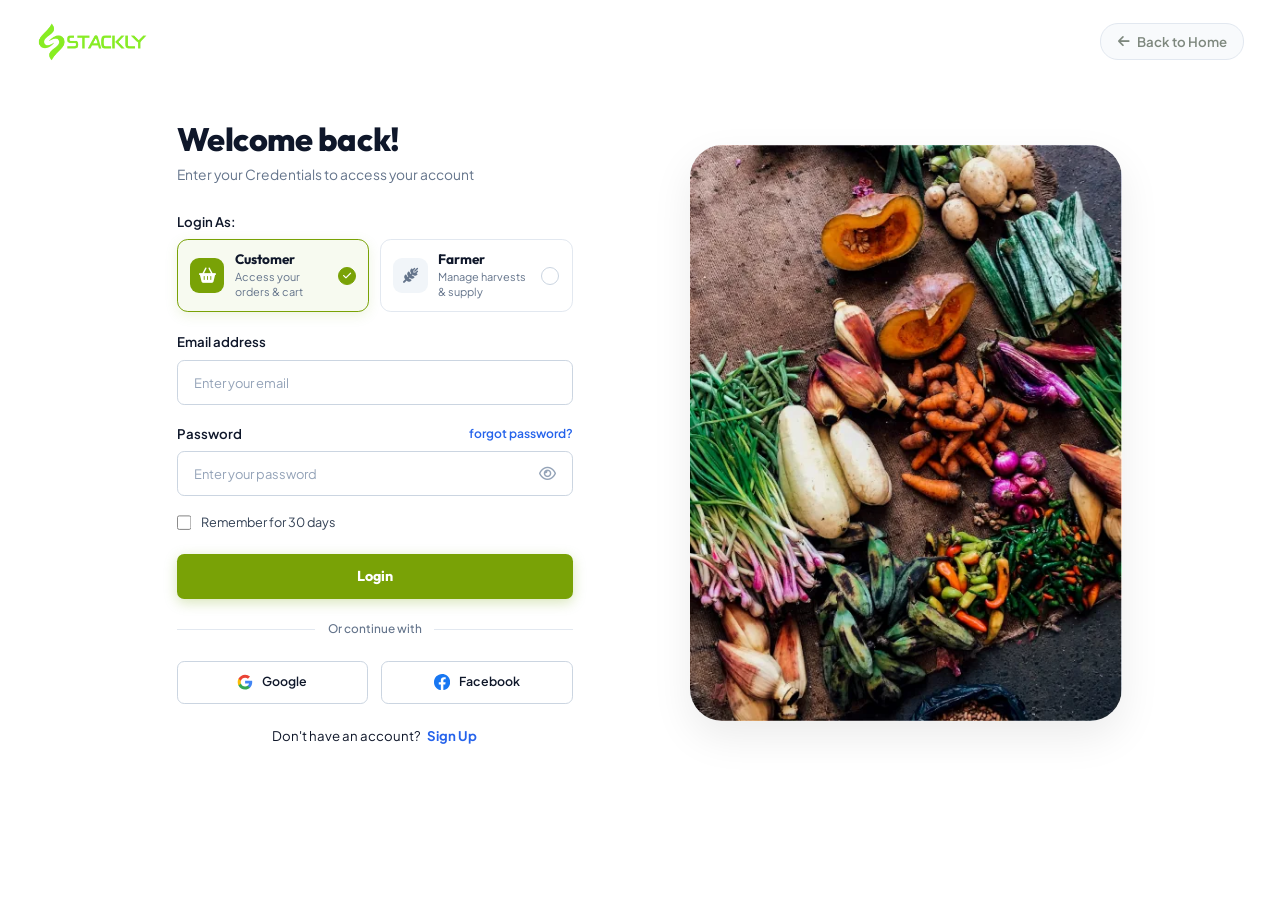
==== commit 77c51807: "Add files via upload" ====
--- a/login.html
+++ b/login.html
@@ -220,20 +220,6 @@
       });
     });
 
-const loginPwdToggle = document.getElementById('loginPwdToggle');
-    const loginPassword = document.getElementById('loginPassword');
-    const loginPwdIcon = document.getElementById('loginPwdIcon');
-    if (loginPwdToggle && loginPassword) {
-      loginPwdToggle.addEventListener('click', (e) => {
-        e.preventDefault();
-        const isPassword = loginPassword.type === 'password';
-        loginPassword.type = isPassword ? 'text' : 'password';
-        if (loginPwdIcon) {
-          loginPwdIcon.classList.toggle('fa-eye', !isPassword);
-          loginPwdIcon.classList.toggle('fa-eye-slash', isPassword);
-        }
-      });
-    }
 
 let loginRedirectTimer = null;
     const loginFormEl = document.getElementById('loginForm');
--- a/style.css
+++ b/style.css
@@ -80,7 +80,7 @@
   line-height: 1.6;
   overflow-x: hidden;
   max-width: 100%;
-  zoom: 0.8;
+  zoom: 0.9;
 }
 
 html.filter-drawer-open,
@@ -4376,13 +4376,15 @@
  */
 
 body.page-404-body {
-  min-height: 100vh;
+  height: 100vh;
+  height: 100dvh;
   margin: 0;
   padding: 0;
-  overflow-x: hidden;
+  overflow: hidden;
   background-color: #F5F6EC;
   font-family: var(--font-body, 'Plus Jakarta Sans', sans-serif);
   color: #193820;
+  zoom: 1 !important;
 }
 
 .page-404-body {
@@ -4392,6 +4394,7 @@
   flex-direction: column;
   justify-content: space-between;
   box-sizing: border-box;
+  overflow: hidden;
 }
 
 main.page-404-main {
@@ -4403,7 +4406,8 @@
   display: flex;
   flex-direction: column;
   justify-content: space-between;
-  min-height: 0;
+  height: 100vh;
+  height: 100dvh;
   position: relative;
   overflow: hidden;
 }
@@ -4413,7 +4417,7 @@
   max-width: 1800px;
   width: 100%;
   margin: 0 auto;
-  padding: 8px 48px 0;
+  padding: 10px 48px 12px;
   box-sizing: border-box;
   display: grid;
   grid-template-columns: 1.15fr 1.25fr;
@@ -4431,18 +4435,18 @@
   max-width: 600px;
   justify-self: end; 
   margin-left: auto;
-  padding-left: clamp(60px, 8vw, 160px); 
+  padding-left: clamp(40px, 6vw, 120px); 
   margin-right: 12px;
 }
 
 .page-404-brand-logo {
   display: inline-block;
-  margin-bottom: 12px;
+  margin-bottom: 8px;
   text-decoration: none;
 }
 
 .page-404-brand-logo img {
-  height: clamp(62px, 5vw, 76px);
+  height: clamp(50px, 4vw, 66px);
   width: auto;
   display: block;
   transition: transform 0.25s ease;
@@ -4456,12 +4460,12 @@
   display: inline-flex;
   align-items: center;
   gap: 8px;
-  font-size: clamp(0.85rem, 1vw, 0.95rem);
+  font-size: clamp(0.8rem, 0.95vw, 0.9rem);
   font-weight: 800;
   color: #70A300;
   text-transform: uppercase;
   letter-spacing: 2px;
-  margin-bottom: 4px;
+  margin-bottom: 2px;
 }
 
 .page-404-tag svg,
@@ -4471,13 +4475,13 @@
 }
 
 .page-404-number-wrap {
-  margin: 2px 0 8px;
+  margin: 0 0 4px;
   display: inline-block;
   line-height: 1;
 }
 
 .page-404-num-img {
-  width: clamp(260px, 19vw, 320px);
+  width: clamp(230px, 17vw, 290px);
   max-width: 100%;
   height: auto;
   display: block;
@@ -4485,39 +4489,39 @@
 
 .page-404-title {
   font-family: var(--font-heading, 'Outfit', sans-serif);
-  font-size: clamp(2.4rem, 3.6vw, 3.4rem);
+  font-size: clamp(2.1rem, 3.2vw, 3rem);
   font-weight: 800;
   color: #111E13;
-  margin: 0 0 10px;
+  margin: 0 0 8px;
   line-height: 1.12;
   letter-spacing: -0.6px;
 }
 
 .page-404-desc {
-  font-size: clamp(1rem, 1.2vw, 1.12rem);
+  font-size: clamp(0.92rem, 1.1vw, 1.05rem);
   color: #555E54;
-  line-height: 1.55;
-  max-width: 560px;
-  margin: 0 0 24px;
+  line-height: 1.5;
+  max-width: 540px;
+  margin: 0 0 16px;
 }
 
 .page-404-actions {
   display: flex;
   align-items: center;
-  gap: 16px;
+  gap: 14px;
   flex-wrap: wrap;
 }
 
 .btn-404-home {
   display: inline-flex;
   align-items: center;
-  gap: 11px;
+  gap: 10px;
   background-color: #70A300;
   color: #FFFFFF;
   font-family: var(--font-heading, 'Outfit', sans-serif);
-  font-size: 1.05rem;
+  font-size: 1rem;
   font-weight: 700;
-  padding: 14px 32px;
+  padding: 12px 28px;
   border-radius: 9px;
   text-decoration: none;
   border: none;
@@ -4527,7 +4531,7 @@
 }
 
 .btn-404-home i {
-  font-size: 1.1rem;
+  font-size: 1.05rem;
 }
 
 .btn-404-home:hover {
@@ -4539,13 +4543,13 @@
 .btn-404-back {
   display: inline-flex;
   align-items: center;
-  gap: 9px;
+  gap: 8px;
   background-color: #FFFFFF;
   color: #193820;
   font-family: var(--font-heading, 'Outfit', sans-serif);
-  font-size: 1.05rem;
+  font-size: 1rem;
   font-weight: 700;
-  padding: 13px 26px;
+  padding: 11px 24px;
   border-radius: 9px;
   text-decoration: none;
   border: 1.5px solid #CBD5E1;
@@ -4581,7 +4585,7 @@
 
 .page-404-basket-img {
   width: 100%;
-  max-height: clamp(400px, 63vh, calc(100vh - 190px)); 
+  max-height: clamp(280px, 48vh, calc(100vh - 220px)); 
   height: auto;
   display: block;
   object-fit: contain;
@@ -4599,6 +4603,7 @@
   position: relative;
   z-index: 5;
   margin-top: auto;
+  padding-top: 0;
 }
 
 .page-404-wave-divider {
@@ -4610,7 +4615,7 @@
 
 .page-404-features-strip {
   background-color: #ECF0DE;
-  padding: 12px 64px 20px;
+  padding: 10px 64px 16px;
   position: relative;
   width: 100%;
   box-sizing: border-box;
@@ -5533,6 +5538,11 @@
   max-width: 440px;
   width: 100%;
   margin: 0 auto;
+}
+
+.auth-form {
+  width: 100%;
+  box-sizing: border-box;
 }
 
 .auth-heading {
@@ -5806,14 +5816,18 @@
 }
 
 .auth-role-group {
+  width: 100%;
+  box-sizing: border-box;
   margin-bottom: 22px;
 }
 
 .auth-role-selector {
   display: grid;
-  grid-template-columns: 1fr 1fr;
+  grid-template-columns: repeat(2, minmax(0, 1fr));
   gap: 12px;
   margin-top: 6px;
+  width: 100%;
+  box-sizing: border-box;
 }
 
 .role-option {
@@ -5821,12 +5835,16 @@
   border: 1.5px solid #E2E8F0;
   border-radius: 12px;
   padding: 12px 14px;
+  min-height: 70px;
   background: #FFFFFF;
   cursor: pointer;
   transition: all 0.25s cubic-bezier(0.16, 1, 0.3, 1);
   user-select: none;
   display: flex;
   align-items: center;
+  min-width: 0;
+  width: 100%;
+  box-sizing: border-box;
 }
 
 .role-option input[type="radio"] {
@@ -5841,6 +5859,7 @@
   align-items: center;
   gap: 12px;
   width: 100%;
+  min-width: 0;
 }
 
 .role-icon {
@@ -5852,7 +5871,7 @@
   display: flex;
   align-items: center;
   justify-content: center;
-  font-size: 1.1rem;
+  font-size: 1.05rem;
   transition: all 0.25s ease;
   flex-shrink: 0;
 }
@@ -5865,7 +5884,7 @@
 }
 
 .role-title {
-  font-size: 0.92rem;
+  font-size: 0.95rem;
   font-weight: 700;
   color: #0F172A;
   font-family: var(--font-heading, 'Outfit', sans-serif);
@@ -5873,12 +5892,12 @@
 }
 
 .role-subtitle {
-  font-size: 0.74rem;
+  font-size: 0.76rem;
   color: #64748B;
-  margin-top: 2px;
-  white-space: nowrap;
-  overflow: hidden;
-  text-overflow: ellipsis;
+  margin-top: 3px;
+  line-height: 1.35;
+  white-space: normal;
+  word-break: normal;
 }
 
 .role-check-indicator {
